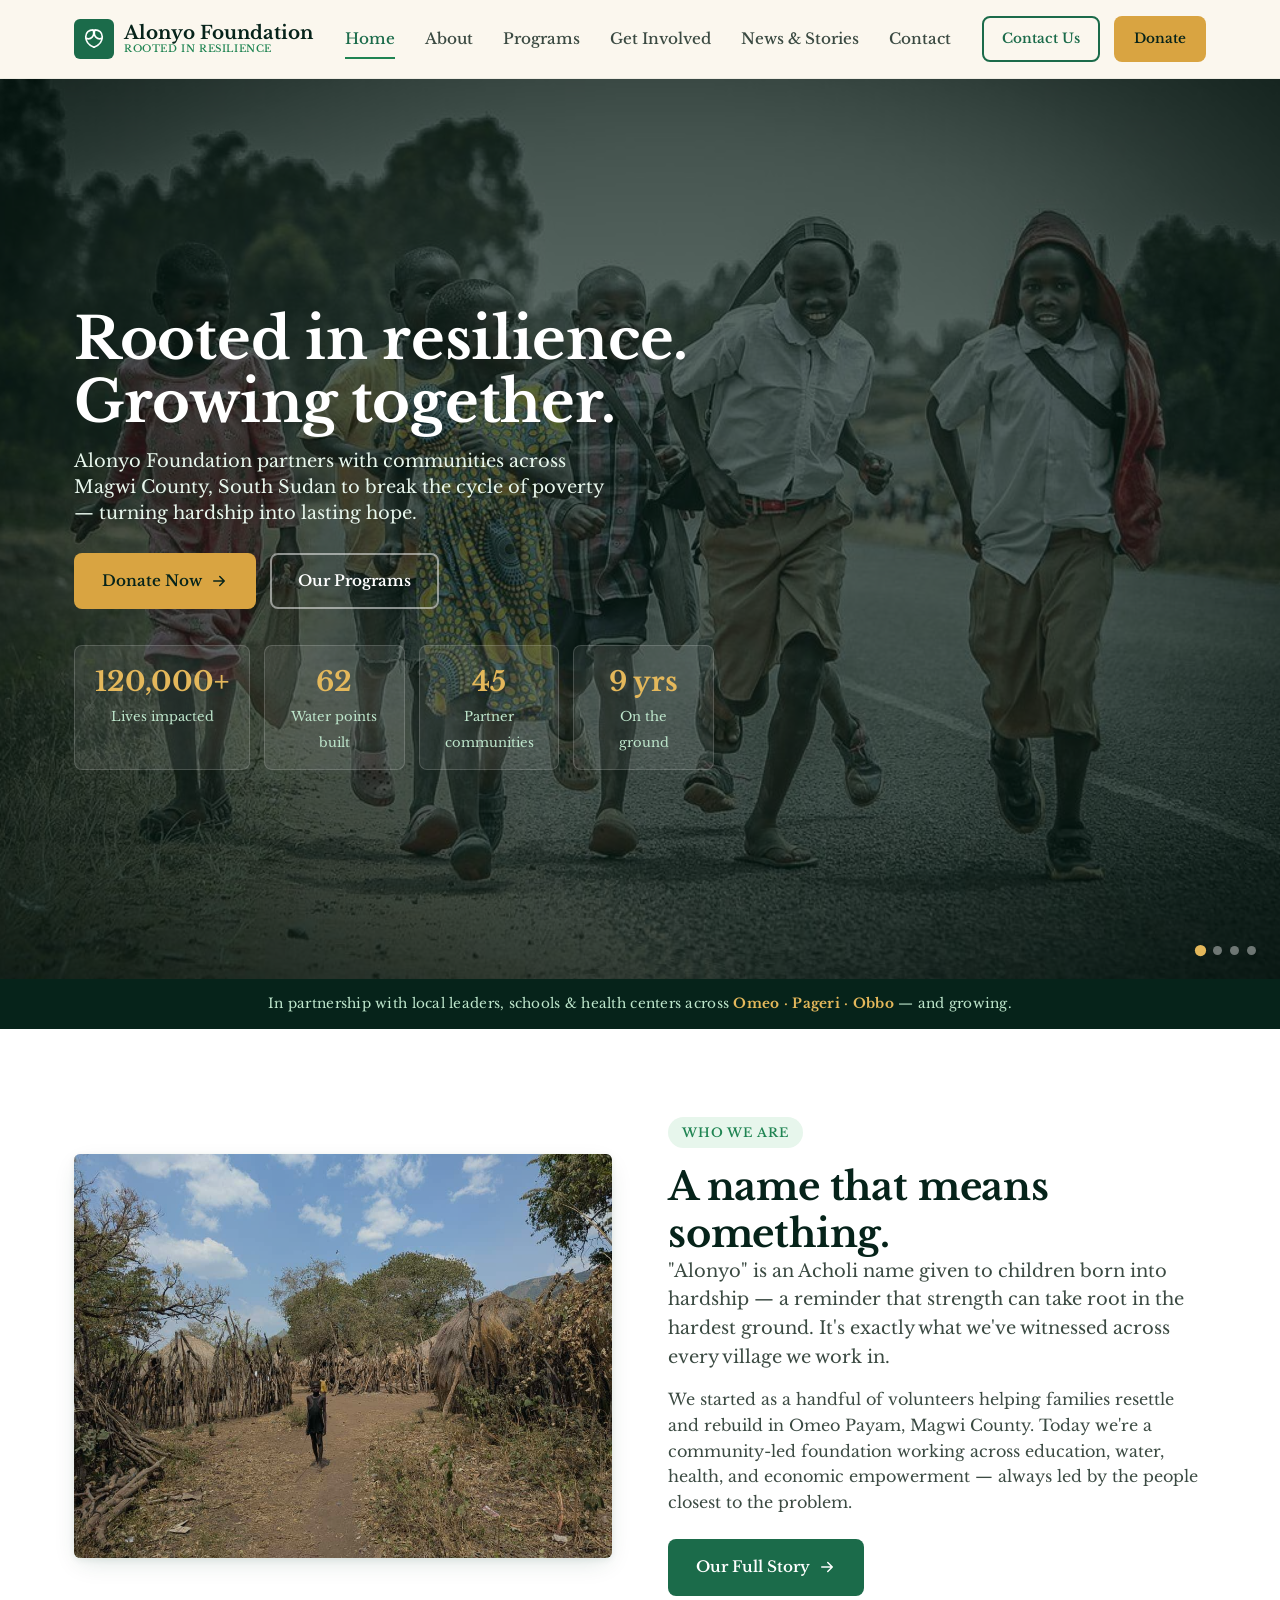
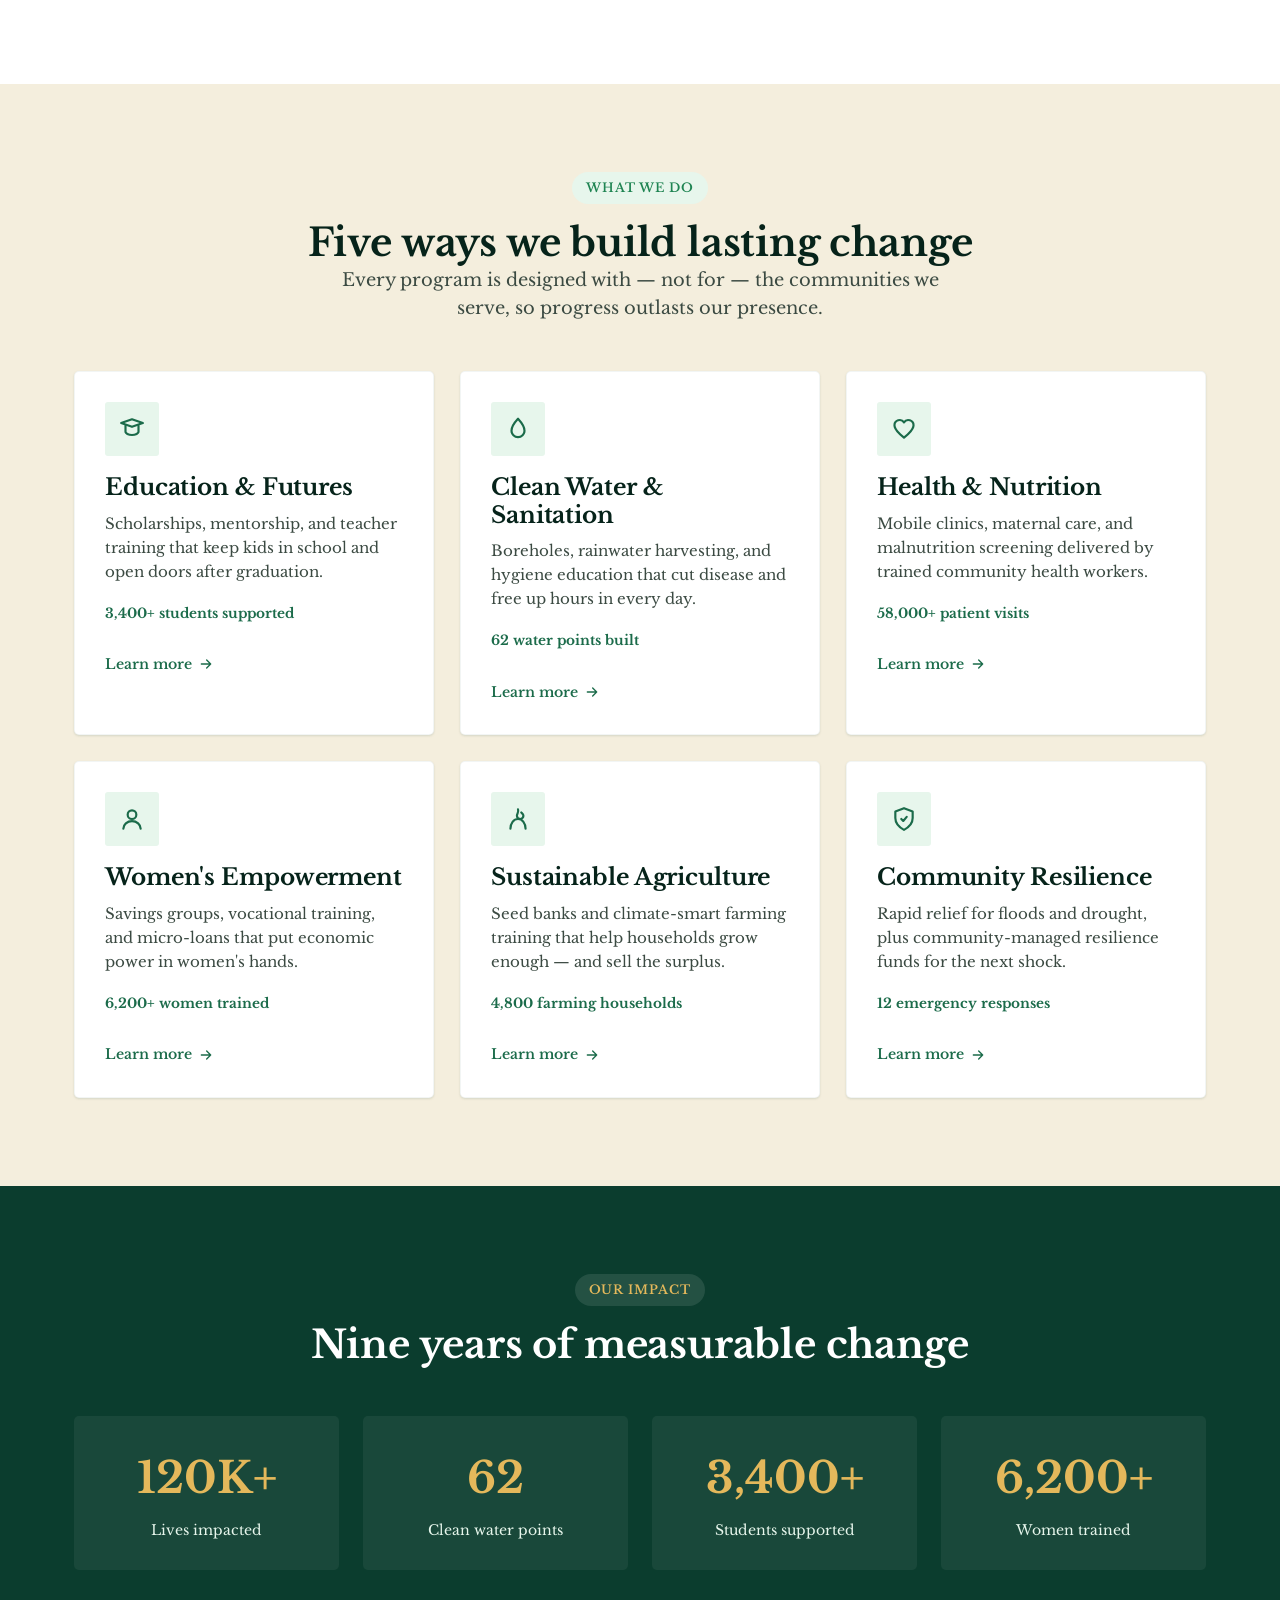
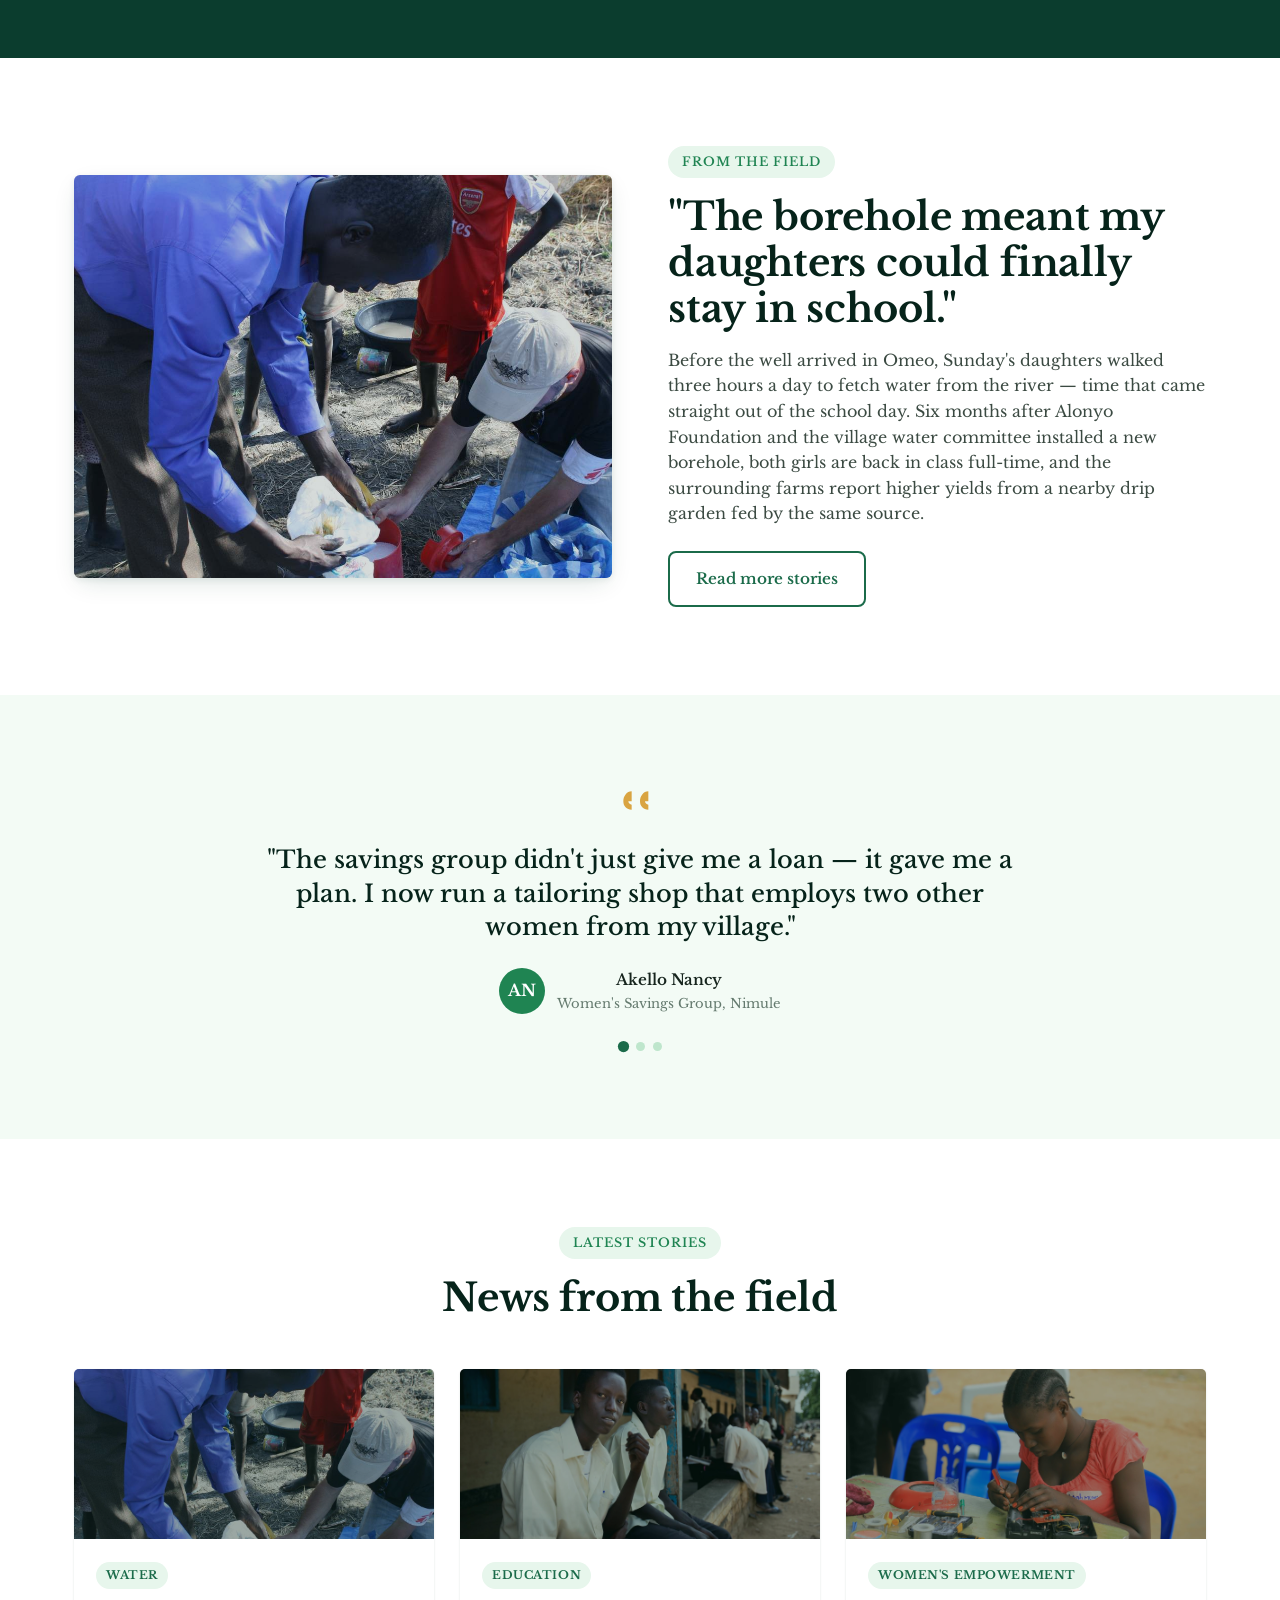
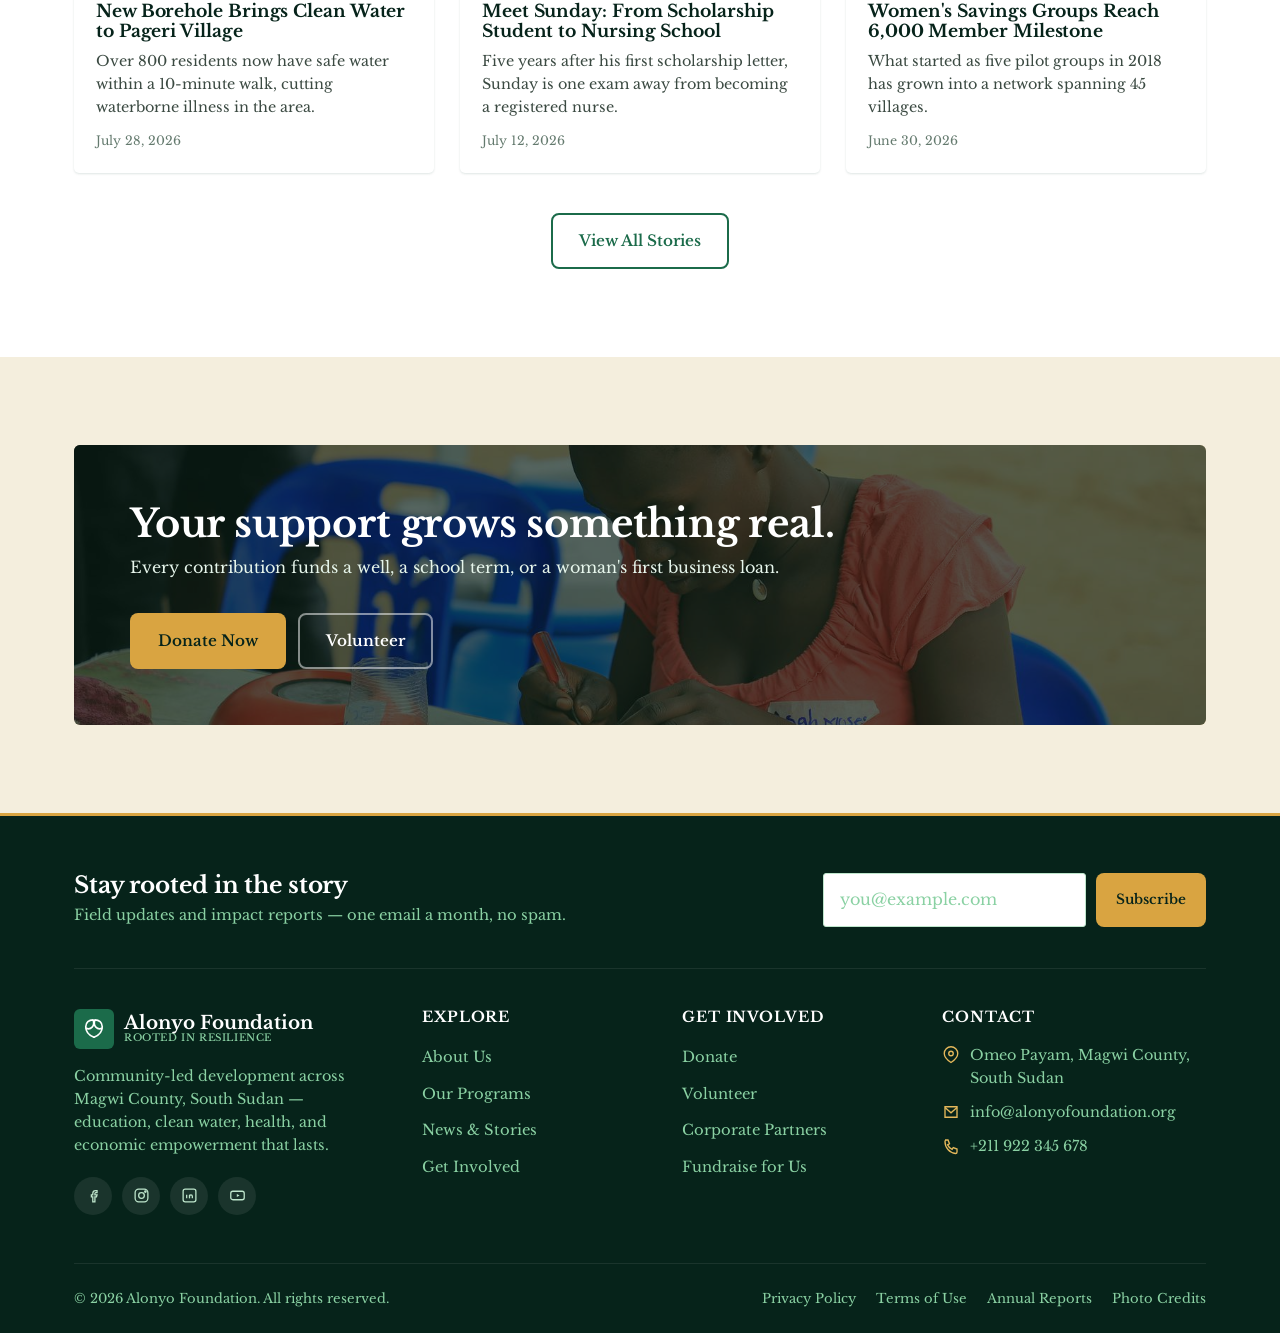
==== index.html @ 25fcd765 "Build Alonyo Foundation nonprofit website Static multi-page site (Home, About, Programs, Get Involve" ====
<!DOCTYPE html>
<html lang="en">
<head>
<meta charset="UTF-8">
<meta name="viewport" content="width=device-width, initial-scale=1.0">
<title>Alonyo Foundation — Rooted in Resilience. Growing Together.</title>
<meta name="description" content="The Alonyo Foundation partners with communities in Magwi County, South Sudan to break the cycle of poverty through education, clean water, health care, and economic empowerment.">
<link rel="icon" href="data:image/svg+xml,%3Csvg xmlns='http://www.w3.org/2000/svg' viewBox='0 0 24 24' fill='%231B6B4A'%3E%3Cpath d='M12 2C7 2 3 6 3 12c0 5 4 9 9 10 5-1 9-5 9-10 0-6-4-10-9-10z'/%3E%3C/svg%3E">
<link rel="preconnect" href="https://fonts.googleapis.com">
<link rel="preconnect" href="https://fonts.gstatic.com" crossorigin>
<link href="https://fonts.googleapis.com/css2?family=Libre+Baskerville:ital,wght@0,400;0,700;1,400&display=swap" rel="stylesheet">
<link rel="stylesheet" href="css/style.css">
</head>
<body>

<header class="site-header">
  <div class="nav-wrap">
    <a href="index.html" class="brand">
      <span class="brand-mark"><svg viewBox="0 0 24 24" fill="none" stroke="currentColor" stroke-width="1.8" stroke-linecap="round" stroke-linejoin="round"><path d="M12 21C7 19 3 15 3 9.5 3 5 6.5 2 11 2c1 3 1 6-1 8-2 2-5 2-7 1"/><path d="M12 21c5-2 9-6 9-11.5C21 5 17.5 2 13 2c-1 3-1 6 1 8 2 2 5 2 7 1"/></svg></span>
      <span class="brand-name">Alonyo Foundation<span>Rooted in Resilience</span></span>
    </a>
    <nav class="nav-links">
      <a href="index.html">Home</a>
      <a href="about.html">About</a>
      <a href="programs.html">Programs</a>
      <a href="get-involved.html">Get Involved</a>
      <a href="news.html">News &amp; Stories</a>
      <a href="contact.html">Contact</a>
    </nav>
    <div class="nav-cta">
      <a href="contact.html" class="btn btn-outline btn-sm">Contact Us</a>
      <a href="get-involved.html#donate" class="btn btn-gold btn-sm">Donate</a>
      <button class="nav-toggle" aria-label="Toggle menu" aria-expanded="false">
        <svg viewBox="0 0 24 24" fill="none" stroke="currentColor" stroke-width="2" stroke-linecap="round"><line x1="3" y1="6" x2="21" y2="6"/><line x1="3" y1="12" x2="21" y2="12"/><line x1="3" y1="18" x2="21" y2="18"/></svg>
      </button>
    </div>
  </div>
</header>

<main>

  <!-- HERO -->
  <section class="hero">
    <div class="hero-slides" data-hero-slides>
      <div class="hero-slide active" style="background-image:url('images/children-1.jpg');"></div>
      <div class="hero-slide" style="background-image:url('images/water.jpg');"></div>
      <div class="hero-slide" style="background-image:url('images/children-2.jpg');"></div>
      <div class="hero-slide" style="background-image:url('images/education.jpg');"></div>
    </div>
    <div class="hero-overlay"></div>
    <div class="container">
      <div class="hero-inner">
        <h1>Rooted in resilience.<br>Growing together.</h1>
        <p class="lede">Alonyo Foundation partners with communities across Magwi County, South Sudan to break the cycle of poverty — turning hardship into lasting hope.</p>
        <div class="hero-actions">
          <a href="get-involved.html#donate" class="btn btn-gold">Donate Now
            <svg viewBox="0 0 24 24" fill="none" stroke="currentColor" stroke-width="2" stroke-linecap="round" stroke-linejoin="round"><path d="M5 12h14M13 6l6 6-6 6"/></svg>
          </a>
          <a href="programs.html" class="btn btn-outline-light">Our Programs</a>
        </div>
        <div class="hero-stats">
          <div class="hero-stat"><strong data-count="120000" data-suffix="+">0</strong><span>Lives impacted</span></div>
          <div class="hero-stat"><strong data-count="62" data-suffix="">0</strong><span>Water points built</span></div>
          <div class="hero-stat"><strong data-count="45" data-suffix="">0</strong><span>Partner communities</span></div>
          <div class="hero-stat"><strong data-count="9" data-suffix=" yrs">0</strong><span>On the ground</span></div>
        </div>
      </div>
    </div>
    <div class="hero-dots" data-hero-dots></div>
  </section>

  <div class="strip">
    <div class="container">In partnership with local leaders, schools &amp; health centers across <strong>Omeo · Pageri · Obbo</strong> — and growing.</div>
  </div>

  <!-- WHO WE ARE -->
  <section class="section-pad bg-white">
    <div class="container two-col">
      <div class="reveal">
        <div class="img-block photo photo-light" style="background-image:url('images/landscape.jpg');"></div>
      </div>
      <div class="reveal">
        <span class="eyebrow">Who we are</span>
        <h2>A name that means something.</h2>
        <p class="lede" style="margin-bottom:16px;">"Alonyo" is an Acholi name given to children born into hardship — a reminder that strength can take root in the hardest ground. It's exactly what we've witnessed across every village we work in.</p>
        <p style="margin-bottom:24px;">We started as a handful of volunteers helping families resettle and rebuild in Omeo Payam, Magwi County. Today we're a community-led foundation working across education, water, health, and economic empowerment — always led by the people closest to the problem.</p>
        <a href="about.html" class="btn btn-green">Our Full Story
          <svg viewBox="0 0 24 24" fill="none" stroke="currentColor" stroke-width="2" stroke-linecap="round" stroke-linejoin="round"><path d="M5 12h14M13 6l6 6-6 6"/></svg>
        </a>
      </div>
    </div>
  </section>

  <!-- PROGRAMS -->
  <section class="section-pad bg-sand-2">
    <div class="container">
      <div class="section-head center">
        <span class="eyebrow">What we do</span>
        <h2>Five ways we build lasting change</h2>
        <p class="lede" style="margin-inline:auto;">Every program is designed with — not for — the communities we serve, so progress outlasts our presence.</p>
      </div>
      <div class="grid grid-3 stagger">
        <div class="card">
          <div class="icon-tile"><svg viewBox="0 0 24 24" fill="none" stroke="currentColor" stroke-width="2" stroke-linecap="round" stroke-linejoin="round"><path d="M2 6.5 12 3l10 3.5-10 3.5-10-3.5Z"/><path d="M6 9v5.5c0 1.5 2.7 3 6 3s6-1.5 6-3V9"/></svg></div>
          <h3>Education &amp; Futures</h3>
          <p>Scholarships, mentorship, and teacher training that keep kids in school and open doors after graduation.</p>
          <span class="card-stat">3,400+ students supported</span><br><br>
          <a href="programs.html#education" class="card-link">Learn more <svg viewBox="0 0 24 24" fill="none" stroke="currentColor" stroke-width="2" stroke-linecap="round" stroke-linejoin="round"><path d="M5 12h14M13 6l6 6-6 6"/></svg></a>
        </div>
        <div class="card">
          <div class="icon-tile"><svg viewBox="0 0 24 24" fill="none" stroke="currentColor" stroke-width="2" stroke-linecap="round" stroke-linejoin="round"><path d="M12 2.5S6 9 6 13.5a6 6 0 0012 0C18 9 12 2.5 12 2.5Z"/></svg></div>
          <h3>Clean Water &amp; Sanitation</h3>
          <p>Boreholes, rainwater harvesting, and hygiene education that cut disease and free up hours in every day.</p>
          <span class="card-stat">62 water points built</span><br><br>
          <a href="programs.html#water" class="card-link">Learn more <svg viewBox="0 0 24 24" fill="none" stroke="currentColor" stroke-width="2" stroke-linecap="round" stroke-linejoin="round"><path d="M5 12h14M13 6l6 6-6 6"/></svg></a>
        </div>
        <div class="card">
          <div class="icon-tile"><svg viewBox="0 0 24 24" fill="none" stroke="currentColor" stroke-width="2" stroke-linecap="round" stroke-linejoin="round"><path d="M20.8 8.6c0 4.4-8.8 11.4-8.8 11.4S3.2 13 3.2 8.6a4.8 4.8 0 018.8-2.7 4.8 4.8 0 018.8 2.7Z"/></svg></div>
          <h3>Health &amp; Nutrition</h3>
          <p>Mobile clinics, maternal care, and malnutrition screening delivered by trained community health workers.</p>
          <span class="card-stat">58,000+ patient visits</span><br><br>
          <a href="programs.html#health" class="card-link">Learn more <svg viewBox="0 0 24 24" fill="none" stroke="currentColor" stroke-width="2" stroke-linecap="round" stroke-linejoin="round"><path d="M5 12h14M13 6l6 6-6 6"/></svg></a>
        </div>
        <div class="card">
          <div class="icon-tile"><svg viewBox="0 0 24 24" fill="none" stroke="currentColor" stroke-width="2" stroke-linecap="round" stroke-linejoin="round"><circle cx="12" cy="8" r="4"/><path d="M4 21c0-3.9 3.6-7 8-7s8 3.1 8 7"/></svg></div>
          <h3>Women's Empowerment</h3>
          <p>Savings groups, vocational training, and micro-loans that put economic power in women's hands.</p>
          <span class="card-stat">6,200+ women trained</span><br><br>
          <a href="programs.html#women" class="card-link">Learn more <svg viewBox="0 0 24 24" fill="none" stroke="currentColor" stroke-width="2" stroke-linecap="round" stroke-linejoin="round"><path d="M5 12h14M13 6l6 6-6 6"/></svg></a>
        </div>
        <div class="card">
          <div class="icon-tile"><svg viewBox="0 0 24 24" fill="none" stroke="currentColor" stroke-width="2" stroke-linecap="round" stroke-linejoin="round"><path d="M12 3c1 3-1 4-1 6a3 3 0 106 0c0-1.5-1-2-2-3"/><path d="M5 21c0-5 3-9 7-9s7 4 7 9"/></svg></div>
          <h3>Sustainable Agriculture</h3>
          <p>Seed banks and climate-smart farming training that help households grow enough — and sell the surplus.</p>
          <span class="card-stat">4,800 farming households</span><br><br>
          <a href="programs.html#agriculture" class="card-link">Learn more <svg viewBox="0 0 24 24" fill="none" stroke="currentColor" stroke-width="2" stroke-linecap="round" stroke-linejoin="round"><path d="M5 12h14M13 6l6 6-6 6"/></svg></a>
        </div>
        <div class="card">
          <div class="icon-tile"><svg viewBox="0 0 24 24" fill="none" stroke="currentColor" stroke-width="2" stroke-linecap="round" stroke-linejoin="round"><path d="M12 2 4 5v6c0 5 3.5 8.5 8 11 4.5-2.5 8-6 8-11V5l-8-3Z"/><path d="M9.5 12l1.8 1.8L14.5 10"/></svg></div>
          <h3>Community Resilience</h3>
          <p>Rapid relief for floods and drought, plus community-managed resilience funds for the next shock.</p>
          <span class="card-stat">12 emergency responses</span><br><br>
          <a href="programs.html#resilience" class="card-link">Learn more <svg viewBox="0 0 24 24" fill="none" stroke="currentColor" stroke-width="2" stroke-linecap="round" stroke-linejoin="round"><path d="M5 12h14M13 6l6 6-6 6"/></svg></a>
        </div>
      </div>
    </div>
  </section>

  <!-- IMPACT COUNTERS -->
  <section class="section-pad bg-green-900">
    <div class="container">
      <div class="section-head center">
        <span class="eyebrow">Our impact</span>
        <h2>Nine years of measurable change</h2>
      </div>
      <div class="impact-grid stagger">
        <div class="impact-item">
          <div class="num"><span data-count="120" data-suffix="K+">0</span></div>
          <div class="label">Lives impacted</div>
        </div>
        <div class="impact-item">
          <div class="num"><span data-count="62" data-suffix="">0</span></div>
          <div class="label">Clean water points</div>
        </div>
        <div class="impact-item">
          <div class="num"><span data-count="3400" data-suffix="+">0</span></div>
          <div class="label">Students supported</div>
        </div>
        <div class="impact-item">
          <div class="num"><span data-count="6200" data-suffix="+">0</span></div>
          <div class="label">Women trained</div>
        </div>
      </div>
    </div>
  </section>

  <!-- FEATURED STORY -->
  <section class="section-pad bg-white">
    <div class="container two-col">
      <div class="reveal" style="order:2;">
        <span class="eyebrow">From the field</span>
        <h2>"The borehole meant my daughters could finally stay in school."</h2>
        <p style="margin:16px 0 24px;">Before the well arrived in Omeo, Sunday's daughters walked three hours a day to fetch water from the river — time that came straight out of the school day. Six months after Alonyo Foundation and the village water committee installed a new borehole, both girls are back in class full-time, and the surrounding farms report higher yields from a nearby drip garden fed by the same source.</p>
        <a href="news.html" class="btn btn-outline">Read more stories</a>
      </div>
      <div class="reveal" style="order:1;">
        <div class="img-block photo photo-light" style="background-image:url('images/water.jpg');"></div>
      </div>
    </div>
  </section>

  <!-- TESTIMONIALS -->
  <section class="section-pad bg-green-50">
    <div class="container">
      <div class="testi-wrap reveal">
        <svg class="testi-quote" viewBox="0 0 24 24" fill="currentColor"><path d="M7 5C4 5 2 8 2 11c0 3 2 5 5 5v-3c-1 0-2-1-2-2h2V5Zm10 0c-3 0-5 3-5 6 0 3 2 5 5 5v-3c-1 0-2-1-2-2h2V5Z"/></svg>
        <div data-testi-track>
          <div data-testi-slide>
            <p class="testi-text">"The savings group didn't just give me a loan — it gave me a plan. I now run a tailoring shop that employs two other women from my village."</p>
            <div class="testi-person"><span class="testi-avatar">AN</span><div><div class="testi-name">Akello Nancy</div><div class="testi-role">Women's Savings Group, Nimule</div></div></div>
          </div>
          <div data-testi-slide>
            <p class="testi-text">"I was the first in my family to finish secondary school. The scholarship covered fees; the mentors covered everything else — believing I could make it."</p>
            <div class="testi-person"><span class="testi-avatar">OS</span><div><div class="testi-name">Okello Sunday</div><div class="testi-role">Scholarship Graduate, now a Nursing Student</div></div></div>
          </div>
          <div data-testi-slide>
            <p class="testi-text">"Since the training, our cooperative grows enough cassava to feed our families and still sell three sacks a month at market."</p>
            <div class="testi-person"><span class="testi-avatar">LK</span><div><div class="testi-name">Lamony Ketty</div><div class="testi-role">Farming Cooperative Lead, Obbo</div></div></div>
          </div>
        </div>
        <div class="testi-dots" data-testi-dots></div>
      </div>
    </div>
  </section>

  <!-- LATEST NEWS -->
  <section class="section-pad bg-white">
    <div class="container">
      <div class="section-head center">
        <span class="eyebrow">Latest stories</span>
        <h2>News from the field</h2>
      </div>
      <div class="grid grid-3 stagger">
        <article class="news-card">
          <div class="news-thumb photo" style="background-image:url('images/water.jpg');"></div>
          <div class="news-body">
            <span class="news-tag">Water</span>
            <h3>New Borehole Brings Clean Water to Pageri Village</h3>
            <p>Over 800 residents now have safe water within a 10-minute walk, cutting waterborne illness in the area.</p>
            <div class="news-date">July 28, 2026</div>
          </div>
        </article>
        <article class="news-card">
          <div class="news-thumb photo" style="background-image:url('images/education.jpg');"></div>
          <div class="news-body">
            <span class="news-tag">Education</span>
            <h3>Meet Sunday: From Scholarship Student to Nursing School</h3>
            <p>Five years after his first scholarship letter, Sunday is one exam away from becoming a registered nurse.</p>
            <div class="news-date">July 12, 2026</div>
          </div>
        </article>
        <article class="news-card">
          <div class="news-thumb photo" style="background-image:url('images/women.jpg');"></div>
          <div class="news-body">
            <span class="news-tag">Women's Empowerment</span>
            <h3>Women's Savings Groups Reach 6,000 Member Milestone</h3>
            <p>What started as five pilot groups in 2018 has grown into a network spanning 45 villages.</p>
            <div class="news-date">June 30, 2026</div>
          </div>
        </article>
      </div>
      <div style="text-align:center; margin-top:40px;">
        <a href="news.html" class="btn btn-outline">View All Stories</a>
      </div>
    </div>
  </section>

  <!-- CTA BANNER -->
  <section class="section-pad bg-sand-2">
    <div class="container">
      <div class="cta-banner reveal-scale photo photo-dark" style="background-image:url('images/women.jpg');">
        <div>
          <h2>Your support grows something real.</h2>
          <p>Every contribution funds a well, a school term, or a woman's first business loan.</p>
        </div>
        <div class="actions">
          <a href="get-involved.html#donate" class="btn btn-gold">Donate Now</a>
          <a href="get-involved.html#volunteer" class="btn btn-outline-light">Volunteer</a>
        </div>
      </div>
    </div>
  </section>

</main>

<footer class="site-footer">
  <div class="container">
    <div class="footer-newsletter reveal">
      <div>
        <h3>Stay rooted in the story</h3>
        <p>Field updates and impact reports — one email a month, no spam.</p>
      </div>
      <div>
        <form data-validate class="footer-newsletter-form">
          <div class="field">
            <input type="email" name="footer-newsletter-email" required placeholder="you@example.com">
            <div class="field-error-msg">Please enter a valid email.</div>
          </div>
          <button type="submit" class="btn btn-gold btn-sm">Subscribe</button>
        </form>
        <div class="form-success"><svg viewBox="0 0 24 24" width="16" height="16" fill="none" stroke="currentColor" stroke-width="2"><path d="M20 6L9 17l-5-5"/></svg> Subscribed! Thanks for following our work.</div>
      </div>
    </div>
    <div class="footer-grid stagger">
      <div class="footer-brand">
        <a href="index.html" class="brand">
          <span class="brand-mark"><svg viewBox="0 0 24 24" fill="none" stroke="currentColor" stroke-width="1.8" stroke-linecap="round" stroke-linejoin="round"><path d="M12 21C7 19 3 15 3 9.5 3 5 6.5 2 11 2c1 3 1 6-1 8-2 2-5 2-7 1"/><path d="M12 21c5-2 9-6 9-11.5C21 5 17.5 2 13 2c-1 3-1 6 1 8 2 2 5 2 7 1"/></svg></span>
          <span class="brand-name">Alonyo Foundation<span>Rooted in Resilience</span></span>
        </a>
        <p>Community-led development across Magwi County, South Sudan — education, clean water, health, and economic empowerment that lasts.</p>
        <div class="social-row">
          <a href="#" aria-label="Facebook"><svg viewBox="0 0 24 24" fill="none" stroke="currentColor" stroke-width="1.8"><path d="M15 8h2V5h-2a4 4 0 00-4 4v2H9v3h2v7h3v-7h2.2l.8-3H14v-1.5c0-.6.4-1.5 1-1.5Z"/></svg></a>
          <a href="#" aria-label="Instagram"><svg viewBox="0 0 24 24" fill="none" stroke="currentColor" stroke-width="1.8"><rect x="3" y="3" width="18" height="18" rx="5"/><circle cx="12" cy="12" r="4"/><circle cx="17.5" cy="6.5" r="1"/></svg></a>
          <a href="#" aria-label="LinkedIn"><svg viewBox="0 0 24 24" fill="none" stroke="currentColor" stroke-width="1.8"><rect x="3" y="3" width="18" height="18" rx="3"/><line x1="8" y1="11" x2="8" y2="16"/><line x1="8" y1="8" x2="8" y2="8"/><line x1="12" y1="11" x2="12" y2="16"/><path d="M12 13c0-1.5 1-2 2-2s2 .8 2 2v3"/></svg></a>
          <a href="#" aria-label="YouTube"><svg viewBox="0 0 24 24" fill="none" stroke="currentColor" stroke-width="1.8"><rect x="2.5" y="6" width="19" height="12" rx="3"/><path d="M11 10l4 2-4 2v-4Z" fill="currentColor" stroke="none"/></svg></a>
        </div>
      </div>
      <div class="footer-col">
        <h4>Explore</h4>
        <ul>
          <li><a href="about.html">About Us</a></li>
          <li><a href="programs.html">Our Programs</a></li>
          <li><a href="news.html">News &amp; Stories</a></li>
          <li><a href="get-involved.html">Get Involved</a></li>
        </ul>
      </div>
      <div class="footer-col">
        <h4>Get Involved</h4>
        <ul>
          <li><a href="get-involved.html#donate">Donate</a></li>
          <li><a href="get-involved.html#volunteer">Volunteer</a></li>
          <li><a href="get-involved.html#partner">Corporate Partners</a></li>
          <li><a href="get-involved.html#fundraise">Fundraise for Us</a></li>
        </ul>
      </div>
      <div class="footer-col">
        <h4>Contact</h4>
        <ul class="footer-contact">
          <li><svg viewBox="0 0 24 24" fill="none" stroke="currentColor" stroke-width="1.8"><path d="M21 10c0 6-9 12-9 12S3 16 3 10a9 9 0 0118 0Z"/><circle cx="12" cy="10" r="3"/></svg> Omeo Payam, Magwi County, South Sudan</li>
          <li><svg viewBox="0 0 24 24" fill="none" stroke="currentColor" stroke-width="1.8"><path d="M4 5h16v14H4V5Z"/><path d="M4 6l8 7 8-7"/></svg> info@alonyofoundation.org</li>
          <li><svg viewBox="0 0 24 24" fill="none" stroke="currentColor" stroke-width="1.8"><path d="M4 4h4l2 5-2.5 1.5a12 12 0 006 6L15 14l5 2v4a2 2 0 01-2 2A16 16 0 014 6a2 2 0 012-2Z"/></svg> +211 922 345 678</li>
        </ul>
      </div>
    </div>
    <div class="footer-bottom">
      <div>© <span data-year>2026</span> Alonyo Foundation. All rights reserved.</div>
      <div class="footer-bottom-links">
        <a href="#">Privacy Policy</a>
        <a href="#">Terms of Use</a>
        <a href="#">Annual Reports</a>
        <a href="photo-credits.html">Photo Credits</a>
      </div>
    </div>
  </div>
</footer>

<button class="back-top" aria-label="Back to top">
  <svg viewBox="0 0 24 24" fill="none" stroke="currentColor" stroke-width="2" stroke-linecap="round" stroke-linejoin="round"><line x1="12" y1="19" x2="12" y2="5"/><path d="M6 11l6-6 6 6"/></svg>
</button>

<script src="js/main.js"></script>
</body>
</html>
---- css/style.css ----
/* =========================================================
   Alonyo Foundation — Design System
   Green nonprofit theme, fast/snappy motion
   ========================================================= */

:root {
  /* Greens */
  --green-950: #06231A;
  --green-900: #0B3D2E;
  --green-800: #12503C;
  --green-700: #1B6B4A;
  --green-600: #1F8452;
  --green-500: #2F9E5E;
  --green-400: #52B879;
  --green-300: #8AD1A3;
  --green-200: #BEE6CC;
  --green-100: #E7F6EC;
  --green-50:  #F3FBF5;

  /* Warm neutrals */
  --sand-50:  #FDFBF6;
  --sand-100: #FBF7EE;
  --sand-200: #F4EEDD;

  /* Accent */
  --gold-400: #E4B85B;
  --gold-500: #D9A441;
  --gold-600: #B9862C;

  /* Ink */
  --ink-900: #16241D;
  --ink-800: #1E2E25;
  --ink-700: #3B4A42;
  --ink-500: #647A6E;
  --ink-300: #9AAAA1;

  --white: #FFFFFF;

  /* Elevation */
  --shadow-sm: 0 1px 3px rgba(11, 61, 46, 0.08), 0 1px 2px rgba(11, 61, 46, 0.06);
  --shadow-md: 0 8px 24px -6px rgba(11, 61, 46, 0.16), 0 2px 6px rgba(11, 61, 46, 0.08);
  --shadow-lg: 0 20px 48px -12px rgba(11, 61, 46, 0.24);

  /* Radius */
  --r-sm: 3px;
  --r-md: 5px;
  --r-lg: 6px;
  --r-pill: 999px;

  /* Motion — fast & snappy per project preference */
  --ease-out: cubic-bezier(0.16, 1, 0.3, 1);
  --ease-spring: cubic-bezier(0.34, 1.56, 0.64, 1);
  --dur-fast: 140ms;
  --dur-base: 240ms;
  --dur-slow: 380ms;

  --container: 1180px;
}

/* ---------- Reset ---------- */
*, *::before, *::after { box-sizing: border-box; }
html { scroll-behavior: smooth; }
body, h1, h2, h3, h4, p, ul, ol, figure { margin: 0; }
ul, ol { padding: 0; list-style: none; }
img, svg { display: block; max-width: 100%; }
a { color: inherit; text-decoration: none; }
button { font: inherit; cursor: pointer; }
input, textarea, select { font: inherit; }

body {
  background: var(--sand-100);
  color: var(--ink-900);
  font-family: 'Libre Baskerville', Georgia, 'Times New Roman', serif;
  font-size: 16px;
  line-height: 1.6;
  -webkit-font-smoothing: antialiased;
}

h1, h2, h3, h4, .font-display {
  font-family: 'Libre Baskerville', Georgia, 'Times New Roman', serif;
  font-weight: 700;
  line-height: 1.2;
  color: var(--green-950);
  letter-spacing: -0.005em;
}

h1 { font-size: clamp(2.2rem, 4.5vw, 3.6rem); }
h2 { font-size: clamp(1.7rem, 3vw, 2.5rem); }
h3 { font-size: clamp(1.2rem, 1.8vw, 1.5rem); }

p { color: var(--ink-700); }

.container {
  width: 100%;
  max-width: var(--container);
  margin: 0 auto;
  padding: 0 24px;
}

section { position: relative; }

.section-pad { padding: 88px 0; }
@media (max-width: 720px) { .section-pad { padding: 56px 0; } }

.bg-white { background: var(--white); }
.bg-sand { background: var(--sand-100); }
.bg-sand-2 { background: var(--sand-200); }
.bg-green-50 { background: var(--green-50); }
.bg-green-900 { background: var(--green-900); color: var(--green-100); }
.bg-green-900 p { color: var(--green-200); }
.bg-green-900 h2, .bg-green-900 h3 { color: var(--white); }

/* ---------- Type utilities ---------- */
.eyebrow {
  display: inline-flex;
  align-items: center;
  gap: 8px;
  font-family: 'Libre Baskerville', Georgia, serif;
  font-weight: 600;
  font-size: 0.78rem;
  letter-spacing: 0.08em;
  text-transform: uppercase;
  color: var(--green-600);
  background: var(--green-100);
  padding: 6px 14px;
  border-radius: var(--r-pill);
  margin-bottom: 16px;
}
.bg-green-900 .eyebrow { background: rgba(255,255,255,0.1); color: var(--gold-400); }

.lede {
  font-size: clamp(1.02rem, 1.4vw, 1.2rem);
  color: var(--ink-700);
  max-width: 620px;
}
.bg-green-900 .lede { color: var(--green-100); }

.section-head { max-width: 680px; margin-bottom: 48px; }
.section-head.center { margin-inline: auto; text-align: center; }

.text-gold { color: var(--gold-500); }
.text-green { color: var(--green-600); }

/* ---------- Buttons ---------- */
.btn {
  display: inline-flex;
  align-items: center;
  justify-content: center;
  gap: 8px;
  padding: 14px 26px;
  border-radius: 8px;
  font-family: 'Libre Baskerville', Georgia, serif;
  font-weight: 600;
  font-size: 0.95rem;
  border: 2px solid transparent;
  transition: transform var(--dur-fast) var(--ease-spring),
              background-color var(--dur-fast) var(--ease-out),
              box-shadow var(--dur-fast) var(--ease-out),
              color var(--dur-fast) var(--ease-out),
              border-color var(--dur-fast) var(--ease-out);
  white-space: nowrap;
}
.btn:active { transform: scale(0.96); }
.btn svg { width: 18px; height: 18px; transition: transform var(--dur-fast) var(--ease-spring); }
.btn:hover svg { transform: translateX(3px); }

.btn-gold { background: var(--gold-500); color: var(--green-950); }
.btn-gold:hover { background: var(--gold-600); box-shadow: var(--shadow-md); transform: translateY(-2px); }

.btn-green { background: var(--green-700); color: var(--white); }
.btn-green:hover { background: var(--green-800); box-shadow: var(--shadow-md); transform: translateY(-2px); }

.btn-outline { border-color: var(--green-700); color: var(--green-700); background: transparent; }
.btn-outline:hover { background: var(--green-700); color: var(--white); transform: translateY(-2px); }

.btn-outline-light { border-color: rgba(255,255,255,0.5); color: var(--white); background: transparent; }
.btn-outline-light:hover { background: var(--white); color: var(--green-900); transform: translateY(-2px); }

.btn-block { width: 100%; }
.btn-sm { padding: 10px 18px; font-size: 0.85rem; }

/* ---------- Header ---------- */
.site-header {
  position: sticky;
  top: 0;
  z-index: 100;
  background: rgba(251, 247, 238, 0.85);
  backdrop-filter: blur(10px);
  border-bottom: 1px solid rgba(11,61,46,0.06);
  transition: box-shadow 420ms var(--ease-out), background-color 420ms var(--ease-out);
}
.site-header.is-scrolled { box-shadow: var(--shadow-sm); background: rgba(251, 247, 238, 0.97); }

.nav-wrap {
  display: flex;
  align-items: center;
  justify-content: space-between;
  padding: 16px 24px;
  max-width: var(--container);
  margin: 0 auto;
  transition: padding 420ms var(--ease-out);
}
.site-header.is-scrolled .nav-wrap { padding: 10px 24px; }

.brand { display: flex; align-items: center; gap: 10px; }
.brand-mark {
  width: 40px; height: 40px;
  display: grid; place-items: center;
  background: var(--green-700);
  border-radius: 6px;
  color: var(--white);
  transition: transform 420ms var(--ease-out);
}
.brand:hover .brand-mark { transform: rotate(-8deg) scale(1.05); }
.site-header.is-scrolled .brand-mark { transform: scale(0.86); }
.brand-mark svg { width: 22px; height: 22px; }
.brand-name {
  font-family: 'Libre Baskerville', Georgia, serif;
  font-weight: 700;
  font-size: 1.15rem;
  color: var(--green-950);
  line-height: 1.1;
  transition: font-size 420ms var(--ease-out);
}
.site-header.is-scrolled .brand-name { font-size: 0.97rem; }
.brand-name span { display: block; font-size: 0.62rem; font-weight: 500; letter-spacing: 0.06em; color: var(--green-600); text-transform: uppercase; }

.nav-links {
  display: flex;
  align-items: center;
  gap: 30px;
}
.nav-links a {
  position: relative;
  font-weight: 500;
  font-size: 0.95rem;
  color: var(--ink-700);
  padding: 6px 0;
  transition: color var(--dur-fast) var(--ease-out);
}
.nav-links a::after {
  content: '';
  position: absolute;
  left: 0; bottom: -2px;
  width: 0; height: 2px;
  background: var(--green-600);
  transition: width var(--dur-fast) var(--ease-out);
}
.nav-links a:hover, .nav-links a.active { color: var(--green-700); }
.nav-links a:hover::after, .nav-links a.active::after { width: 100%; }

.nav-cta { display: flex; align-items: center; gap: 14px; }

.nav-toggle {
  display: none;
  background: none; border: none;
  width: 40px; height: 40px;
  border-radius: 5px;
  align-items: center; justify-content: center;
  color: var(--green-900);
}
.nav-toggle:hover { background: var(--green-100); }
.nav-toggle svg { width: 24px; height: 24px; }

@media (max-width: 900px) {
  .nav-links {
    position: fixed; inset: 72px 16px auto 16px;
    background: var(--white);
    flex-direction: column;
    align-items: flex-start;
    padding: 20px 24px;
    border-radius: var(--r-md);
    box-shadow: var(--shadow-lg);
    gap: 18px;
    transform: translateY(-12px) scale(0.98);
    opacity: 0;
    visibility: hidden;
    transition: transform var(--dur-base) var(--ease-out), opacity var(--dur-base) var(--ease-out), visibility var(--dur-base);
  }
  .nav-links.is-open { transform: translateY(0) scale(1); opacity: 1; visibility: visible; }
  .nav-toggle { display: flex; }
  .nav-cta .btn-outline { display: none; }
}

/* ---------- Photo backgrounds (solid-color overlays, no gradients) ---------- */
.photo {
  position: relative;
  background-size: cover;
  background-position: center;
  overflow: hidden;
}
.photo::before {
  content: '';
  position: absolute;
  inset: 0;
  background-color: var(--photo-tint, rgba(6, 35, 26, 0.4));
}
.photo > * { position: relative; z-index: 2; }
.photo-dark { --photo-tint: rgba(6, 28, 20, 0.68); }
.photo-light { --photo-tint: rgba(6, 35, 26, 0.16); }

.img-block.photo, .map-box.photo {
  transition: transform 500ms var(--ease-out);
}
.img-block.photo:hover, .map-box.photo:hover { transform: scale(1.025); }

/* ---------- Hero ---------- */
.hero {
  position: relative;
  overflow: hidden;
  color: var(--white);
  padding: 96px 0 110px;
}
@media (min-width: 900px) {
  .hero {
    min-height: 100vh;
    display: flex;
    align-items: center;
    padding: 110px 0 90px;
  }
  .hero-stats { flex-wrap: nowrap; }
  .hero-stat { flex: 1; text-align: center; }
}

.hero-slides { position: absolute; inset: 0; z-index: 0; }
.hero-slide {
  position: absolute; inset: 0;
  background-size: cover;
  background-position: center;
  opacity: 0;
  transition: opacity 1100ms var(--ease-out);
}
.hero-slide.active { opacity: 1; }
.hero-overlay { position: absolute; inset: 0; z-index: 1; background-color: rgba(6, 28, 20, 0.66); }

.hero-inner { position: relative; z-index: 2; max-width: 640px; animation: hero-fade-up 900ms var(--ease-out) both; }

@keyframes hero-fade-up {
  from { opacity: 0; transform: translateY(20px); }
  to { opacity: 1; transform: translateY(0); }
}

.hero h1 { color: var(--white); margin-bottom: 14px; line-height: 1.1; }
.hero .lede { color: var(--green-100); max-width: 540px; margin-bottom: 26px; line-height: 1.45; }
.hero-actions { display: flex; gap: 14px; flex-wrap: wrap; margin-bottom: 36px; }

.hero-stats { display: flex; gap: 14px; flex-wrap: wrap; }
.hero-stat {
  background: rgba(255,255,255,0.08);
  border: 1px solid rgba(255,255,255,0.16);
  backdrop-filter: blur(8px);
  border-radius: 8px;
  padding: 14px 20px;
  transition: background 300ms var(--ease-out), transform 300ms var(--ease-out), border-color 300ms var(--ease-out);
}
.hero-stat:hover { background: rgba(255,255,255,0.14); border-color: rgba(255,255,255,0.28); transform: translateY(-3px); }
.hero-stat strong { display: block; font-family: 'Libre Baskerville', Georgia, serif; font-size: 1.7rem; color: var(--gold-400); }
.hero-stat span { font-size: 0.82rem; color: var(--green-200); }

.hero-dots { position: absolute; z-index: 2; right: 24px; bottom: 24px; display: flex; gap: 8px; }
.hero-dots button { width: 9px; height: 9px; border-radius: 50%; background: rgba(255,255,255,0.4); border: none; padding: 0; transition: background var(--dur-fast) var(--ease-out), transform var(--dur-fast) var(--ease-out); }
.hero-dots button.active { background: var(--gold-400); transform: scale(1.25); }
@media (max-width: 720px) { .hero-dots { display: none; } }

/* ---------- Marquee / partner strip ---------- */
.strip {
  background: var(--green-950);
  color: var(--green-200);
  padding: 14px 0;
  font-size: 0.85rem;
  text-align: center;
  letter-spacing: 0.02em;
}
.strip strong { color: var(--gold-400); }

/* ---------- Cards: Programs ---------- */
.grid { display: grid; gap: 26px; }
.grid-3 { grid-template-columns: repeat(3, 1fr); }
.grid-2 { grid-template-columns: repeat(2, 1fr); }
.grid-4 { grid-template-columns: repeat(4, 1fr); }
@media (max-width: 980px) { .grid-3, .grid-4 { grid-template-columns: repeat(2, 1fr); } }
@media (max-width: 620px) { .grid-3, .grid-4, .grid-2 { grid-template-columns: 1fr; } }

.card {
  background: var(--white);
  border-radius: var(--r-md);
  padding: 30px;
  box-shadow: var(--shadow-sm);
  transition: transform var(--dur-base) var(--ease-out), box-shadow var(--dur-base) var(--ease-out);
  border: 1px solid rgba(11,61,46,0.05);
}
.card:hover { transform: translateY(-6px); box-shadow: var(--shadow-md); }

.icon-tile {
  width: 54px; height: 54px;
  border-radius: var(--r-sm);
  background: var(--green-100);
  color: var(--green-700);
  display: grid; place-items: center;
  margin-bottom: 18px;
  transition: transform var(--dur-fast) var(--ease-spring), background var(--dur-fast) var(--ease-out), color var(--dur-fast) var(--ease-out);
}
.card:hover .icon-tile { background: var(--green-700); color: var(--white); transform: rotate(-6deg) scale(1.08); }
.icon-tile svg { width: 26px; height: 26px; }

.card h3 { margin-bottom: 10px; }
.card p { font-size: 0.94rem; margin-bottom: 16px; }
.card-link { display: inline-flex; align-items: center; gap: 6px; font-weight: 600; font-size: 0.88rem; color: var(--green-700); }
.card-link svg { width: 16px; height: 16px; transition: transform var(--dur-fast) var(--ease-spring); }
.card:hover .card-link svg { transform: translateX(4px); }

.card-stat { font-family: 'Libre Baskerville', Georgia, serif; font-weight: 700; color: var(--green-700); font-size: 0.85rem; }

/* ---------- Impact counters ---------- */
.impact-grid {
  display: grid;
  grid-template-columns: repeat(4, 1fr);
  gap: 24px;
  text-align: center;
}
@media (max-width: 900px) { .impact-grid { grid-template-columns: repeat(2, 1fr); } }
.impact-item { padding: 28px 16px; border-radius: var(--r-md); background: rgba(255,255,255,0.06); }
.impact-item .num {
  font-family: 'Libre Baskerville', Georgia, serif;
  font-weight: 700;
  font-size: clamp(2rem, 3.4vw, 2.7rem);
  color: var(--gold-400);
  display: flex; align-items: baseline; justify-content: center; gap: 2px;
}
.impact-item .label { font-size: 0.88rem; color: var(--green-100); margin-top: 6px; }

/* ---------- Testimonial ---------- */
.testi-wrap { position: relative; max-width: 760px; margin: 0 auto; text-align: center; }
.testi-quote { width: 40px; height: 40px; color: var(--gold-500); margin: 0 auto 20px; }
.testi-text { font-family: 'Libre Baskerville', Georgia, serif; font-size: clamp(1.15rem, 2vw, 1.5rem); font-weight: 500; color: var(--green-950); line-height: 1.4; }
.testi-person { margin-top: 24px; display: flex; align-items: center; justify-content: center; gap: 12px; }
.testi-avatar { width: 46px; height: 46px; border-radius: 50%; background: var(--green-600); color: white; display: grid; place-items: center; font-family: 'Libre Baskerville', Georgia, serif; font-weight: 700; }
.testi-name { font-weight: 600; font-size: 0.95rem; }
.testi-role { font-size: 0.82rem; color: var(--ink-500); }
.testi-dots { display: flex; gap: 8px; justify-content: center; margin-top: 28px; }
.testi-dots button { width: 9px; height: 9px; border-radius: 50%; background: var(--green-200); border: none; padding: 0; transition: background var(--dur-fast) var(--ease-out), transform var(--dur-fast) var(--ease-out); }
.testi-dots button.active { background: var(--green-700); transform: scale(1.25); }

/* ---------- CTA banner ---------- */
.cta-banner {
  background-color: var(--green-800);
  border-radius: var(--r-lg);
  padding: 56px;
  color: var(--white);
  display: flex;
  align-items: center;
  justify-content: space-between;
  gap: 32px;
  flex-wrap: wrap;
  position: relative;
  overflow: hidden;
}
.cta-banner h2 { color: var(--white); margin-bottom: 8px; }
.cta-banner p { color: var(--green-100); }
.cta-banner .actions { display: flex; gap: 12px; flex-wrap: wrap; position: relative; z-index: 2; }

/* ---------- Footer ---------- */
.site-footer { background: var(--green-950); color: var(--green-200); padding: 56px 0 24px; border-top: 3px solid var(--gold-500); }

.footer-newsletter {
  display: flex;
  align-items: center;
  justify-content: space-between;
  gap: 24px;
  flex-wrap: wrap;
  padding-bottom: 40px;
  margin-bottom: 40px;
  border-bottom: 1px solid rgba(255,255,255,0.08);
}
.footer-newsletter h3 { color: var(--white); margin-bottom: 4px; }
.footer-newsletter p { color: var(--green-300); font-size: 0.92rem; }
.footer-newsletter-form { display: flex; gap: 10px; flex-wrap: wrap; }
.footer-newsletter-form .field { margin-bottom: 0; min-width: 240px; }
.footer-newsletter-form input {
  background: rgba(255,255,255,0.06);
  border-color: rgba(255,255,255,0.16);
  color: var(--white);
}
.footer-newsletter-form input::placeholder { color: var(--green-300); }
.footer-newsletter-form input:focus { border-color: var(--gold-400); box-shadow: 0 0 0 4px rgba(217,164,65,0.15); }
.footer-newsletter .form-success { background: rgba(255,255,255,0.08); color: var(--green-100); }

.footer-grid {
  display: grid;
  grid-template-columns: 1.4fr 1fr 1fr 1.2fr;
  gap: 40px;
  padding-bottom: 48px;
  border-bottom: 1px solid rgba(255,255,255,0.08);
}
@media (max-width: 900px) { .footer-grid { grid-template-columns: repeat(2, 1fr); } }
@media (max-width: 560px) { .footer-grid { grid-template-columns: 1fr; } }

.footer-brand .brand-name { color: var(--white); }
.footer-brand .brand-name span { color: var(--green-300); }
.footer-brand p { color: var(--green-300); font-size: 0.9rem; margin: 16px 0 20px; max-width: 280px; }

.social-row { display: flex; gap: 10px; }
.social-row a {
  width: 38px; height: 38px; border-radius: 50%;
  background: rgba(255,255,255,0.08);
  display: grid; place-items: center;
  transition: background var(--dur-fast) var(--ease-out), transform var(--dur-fast) var(--ease-spring);
}
.social-row a:hover { background: var(--gold-500); color: var(--green-950); transform: translateY(-3px); }
.social-row svg { width: 17px; height: 17px; }

.footer-col h4 { color: var(--white); font-size: 0.92rem; text-transform: uppercase; letter-spacing: 0.06em; margin-bottom: 18px; }
.footer-col ul { display: flex; flex-direction: column; gap: 11px; }
.footer-col a { font-size: 0.92rem; color: var(--green-300); transition: color var(--dur-fast) var(--ease-out), padding-left var(--dur-fast) var(--ease-out); }
.footer-col a:hover { color: var(--gold-400); padding-left: 4px; }
.footer-contact li { display: flex; gap: 10px; font-size: 0.9rem; color: var(--green-300); align-items: flex-start; }
.footer-contact svg { width: 18px; height: 18px; flex-shrink: 0; margin-top: 2px; color: var(--gold-400); }

.footer-bottom { display: flex; justify-content: space-between; align-items: center; padding-top: 24px; font-size: 0.82rem; color: var(--green-300); flex-wrap: wrap; gap: 10px; }
.footer-bottom-links { display: flex; gap: 20px; }
.footer-bottom-links a:hover { color: var(--gold-400); }

/* ---------- Forms ---------- */
.form-row { display: grid; grid-template-columns: 1fr 1fr; gap: 18px; }
@media (max-width: 620px) { .form-row { grid-template-columns: 1fr; } }
.field { margin-bottom: 18px; }
.field label { display: block; font-size: 0.86rem; font-weight: 600; color: var(--ink-800); margin-bottom: 7px; }
.field input, .field textarea, .field select {
  width: 100%;
  padding: 13px 16px;
  border-radius: var(--r-sm);
  border: 1.5px solid var(--green-200);
  background: var(--white);
  color: var(--ink-900);
  transition: border-color var(--dur-fast) var(--ease-out), box-shadow var(--dur-fast) var(--ease-out);
}
.field input:focus, .field textarea:focus, .field select:focus {
  outline: none;
  border-color: var(--green-600);
  box-shadow: 0 0 0 4px var(--green-100);
}
.field textarea { min-height: 130px; resize: vertical; }
.field.error input, .field.error textarea { border-color: #C64545; }
.field-error-msg { color: #C64545; font-size: 0.8rem; margin-top: 6px; display: none; }
.field.error .field-error-msg { display: block; }
.form-note { font-size: 0.82rem; color: var(--ink-500); margin-top: 10px; }
.form-success {
  display: none;
  background: var(--green-100); color: var(--green-800);
  padding: 14px 18px; border-radius: var(--r-sm);
  font-size: 0.9rem; font-weight: 500;
  margin-top: 16px;
  align-items: center; gap: 10px;
}
.form-success.show { display: flex; animation: pop var(--dur-slow) var(--ease-spring); }

@keyframes pop { from { opacity: 0; transform: translateY(-6px) scale(0.98); } to { opacity: 1; transform: translateY(0) scale(1); } }

/* ---------- Donate tiers ---------- */
.tier-grid { display: grid; grid-template-columns: repeat(4, 1fr); gap: 14px; margin-bottom: 24px; }
@media (max-width: 780px) { .tier-grid { grid-template-columns: repeat(2, 1fr); } }
.tier {
  border: 2px solid var(--green-200);
  border-radius: var(--r-md);
  padding: 20px 14px;
  text-align: center;
  background: var(--white);
  transition: border-color var(--dur-fast) var(--ease-out), transform var(--dur-fast) var(--ease-spring), background var(--dur-fast) var(--ease-out);
}
.tier input { display: none; }
.tier label { cursor: pointer; display: block; }
.tier .amt { font-family: 'Libre Baskerville', Georgia, serif; font-weight: 700; font-size: 1.35rem; color: var(--green-800); }
.tier .impact { font-size: 0.78rem; color: var(--ink-500); margin-top: 6px; display: block; }
.tier:hover { transform: translateY(-3px); border-color: var(--green-400); }
.tier:has(input:checked) { border-color: var(--green-700); background: var(--green-50); }

.freq-toggle { display: inline-flex; background: var(--green-100); border-radius: var(--r-pill); padding: 4px; margin-bottom: 24px; }
.freq-toggle input { display: none; }
.freq-toggle label { padding: 9px 22px; border-radius: var(--r-pill); font-size: 0.88rem; font-weight: 600; color: var(--green-700); cursor: pointer; transition: background var(--dur-fast) var(--ease-out), color var(--dur-fast) var(--ease-out); }
.freq-toggle input:checked + label { background: var(--green-700); color: var(--white); }

/* ---------- Timeline (About) ---------- */
.timeline { position: relative; padding-left: 32px; border-left: 2px solid var(--green-200); }
.timeline-item { position: relative; padding-bottom: 34px; }
.timeline-item:last-child { padding-bottom: 0; }
.timeline-item::before { content: ''; position: absolute; left: -38px; top: 4px; width: 12px; height: 12px; border-radius: 50%; background: var(--green-600); box-shadow: 0 0 0 4px var(--green-100); }
.timeline-item .yr { font-family: 'Libre Baskerville', Georgia, serif; font-weight: 700; color: var(--gold-600); font-size: 0.9rem; }

/* ---------- Values / Team ---------- */
.value-item { display: flex; gap: 16px; }
.value-item .icon-tile { flex-shrink: 0; margin-bottom: 0; }

.team-card { text-align: center; }
.team-photo {
  width: 100%; aspect-ratio: 1; border-radius: var(--r-md);
  background-color: var(--green-700);
  display: grid; place-items: center;
  margin-bottom: 16px;
  color: rgba(255,255,255,0.85);
  font-family: 'Libre Baskerville', Georgia, serif; font-weight: 700; font-size: 2rem;
}
.team-card h4 { margin-bottom: 2px; }
.team-role { color: var(--green-600); font-size: 0.85rem; font-weight: 600; margin-bottom: 10px; }
.team-bio { font-size: 0.86rem; }

/* ---------- Page hero (sub pages) ---------- */
.page-hero {
  background-color: var(--green-900);
  color: var(--white);
  padding: 64px 0 56px;
  position: relative;
  overflow: hidden;
}
.page-hero .crumbs { font-size: 0.85rem; color: var(--green-300); margin-bottom: 14px; }
.page-hero .crumbs a:hover { color: var(--gold-400); }
.page-hero h1 { color: var(--white); }
.page-hero p { color: var(--green-100); max-width: 620px; margin-top: 14px; }

/* ---------- News ---------- */
.news-card { background: var(--white); border-radius: var(--r-md); overflow: hidden; box-shadow: var(--shadow-sm); transition: transform var(--dur-base) var(--ease-out), box-shadow var(--dur-base) var(--ease-out); }
.news-card:hover { transform: translateY(-6px); box-shadow: var(--shadow-md); }
.news-thumb { height: 170px; transition: transform 500ms var(--ease-out); }
.news-card:hover .news-thumb { transform: scale(1.06); }
.news-body { padding: 22px; }
.news-tag { display: inline-block; font-size: 0.72rem; font-weight: 700; text-transform: uppercase; letter-spacing: 0.05em; color: var(--green-700); background: var(--green-100); padding: 4px 10px; border-radius: var(--r-pill); margin-bottom: 12px; }
.news-date { font-size: 0.78rem; color: var(--ink-500); margin-top: 12px; }
.news-body h3 { font-size: 1.08rem; margin-bottom: 8px; }
.news-body p { font-size: 0.9rem; }

.filter-row { display: flex; gap: 10px; flex-wrap: wrap; margin-bottom: 40px; }
.filter-pill { padding: 9px 18px; border-radius: var(--r-pill); background: var(--white); border: 1.5px solid var(--green-200); font-size: 0.85rem; font-weight: 600; color: var(--ink-700); transition: all var(--dur-fast) var(--ease-out); }
.filter-pill:hover, .filter-pill.active { background: var(--green-700); border-color: var(--green-700); color: var(--white); }

/* ---------- FAQ ---------- */
.faq-item { border-bottom: 1px solid var(--green-200); }
.faq-q { display: flex; align-items: center; justify-content: space-between; padding: 20px 0; font-family: 'Libre Baskerville', Georgia, serif; font-weight: 600; font-size: 1rem; cursor: pointer; }
.faq-q svg { width: 20px; height: 20px; color: var(--green-700); transition: transform var(--dur-base) var(--ease-out); flex-shrink: 0; margin-left: 16px; }
.faq-item.open .faq-q svg { transform: rotate(45deg); }
.faq-a { max-height: 0; overflow: hidden; transition: max-height var(--dur-slow) var(--ease-out); }
.faq-a p { padding-bottom: 18px; font-size: 0.92rem; }
.faq-item.open .faq-a { max-height: 260px; }

/* ---------- Ways to help (get involved) ---------- */
.way-card { display: flex; flex-direction: column; height: 100%; }
.way-card .icon-tile { background: var(--gold-500); color: var(--green-950); }
.way-card:hover .icon-tile { background: var(--green-700); color: var(--white); }

/* ---------- Map placeholder ---------- */
.map-box {
  border-radius: var(--r-md);
  aspect-ratio: 16/10;
  display: grid; place-items: center;
  color: var(--white);
  border: 1px solid var(--green-200);
}
.map-box .pin { display: flex; flex-direction: column; align-items: center; gap: 8px; }
.map-box svg { width: 34px; height: 34px; }

/* ---------- Reveal-on-scroll (fast) ---------- */
.reveal {
  opacity: 0;
  transform: translateY(16px);
  transition: opacity var(--dur-slow) var(--ease-out), transform var(--dur-slow) var(--ease-out);
}
.reveal.in-view { opacity: 1; transform: translateY(0); }
.reveal-scale { opacity: 0; transform: scale(0.94); transition: opacity var(--dur-base) var(--ease-out), transform var(--dur-base) var(--ease-spring); }
.reveal-scale.in-view { opacity: 1; transform: scale(1); }

/* stagger children quickly */
.stagger > * { opacity: 0; transform: translateY(14px); transition: opacity var(--dur-base) var(--ease-out), transform var(--dur-base) var(--ease-out); }
.stagger.in-view > *:nth-child(1) { transition-delay: 0ms; }
.stagger.in-view > *:nth-child(2) { transition-delay: 60ms; }
.stagger.in-view > *:nth-child(3) { transition-delay: 120ms; }
.stagger.in-view > *:nth-child(4) { transition-delay: 180ms; }
.stagger.in-view > *:nth-child(5) { transition-delay: 240ms; }
.stagger.in-view > *:nth-child(6) { transition-delay: 300ms; }
.stagger.in-view > * { opacity: 1; transform: translateY(0); }

@media (prefers-reduced-motion: reduce) {
  * { transition-duration: 1ms !important; animation-duration: 1ms !important; scroll-behavior: auto !important; }
}

/* ---------- Back to top ---------- */
.back-top {
  position: fixed; right: 22px; bottom: 22px;
  width: 46px; height: 46px; border-radius: 50%;
  background: var(--green-700); color: var(--white);
  display: grid; place-items: center;
  box-shadow: var(--shadow-md);
  opacity: 0; visibility: hidden; transform: translateY(10px) scale(0.9);
  transition: opacity var(--dur-base) var(--ease-out), transform var(--dur-base) var(--ease-spring), background var(--dur-fast) var(--ease-out);
  z-index: 90;
}
.back-top.show { opacity: 1; visibility: visible; transform: translateY(0) scale(1); }
.back-top:hover { background: var(--green-800); }
.back-top svg { width: 20px; height: 20px; }

/* ---------- Misc ---------- */
.divider { height: 1px; background: var(--green-200); margin: 48px 0; }
.two-col { display: grid; grid-template-columns: 1fr 1fr; gap: 56px; align-items: center; }
@media (max-width: 900px) { .two-col { grid-template-columns: 1fr; gap: 32px; } }
.img-block { border-radius: var(--r-lg); aspect-ratio: 4/3; background-color: var(--green-800); box-shadow: var(--shadow-md); }
.stat-pill { display: inline-flex; align-items: center; gap: 10px; background: var(--white); box-shadow: var(--shadow-md); border-radius: var(--r-pill); padding: 12px 20px; position: absolute; }
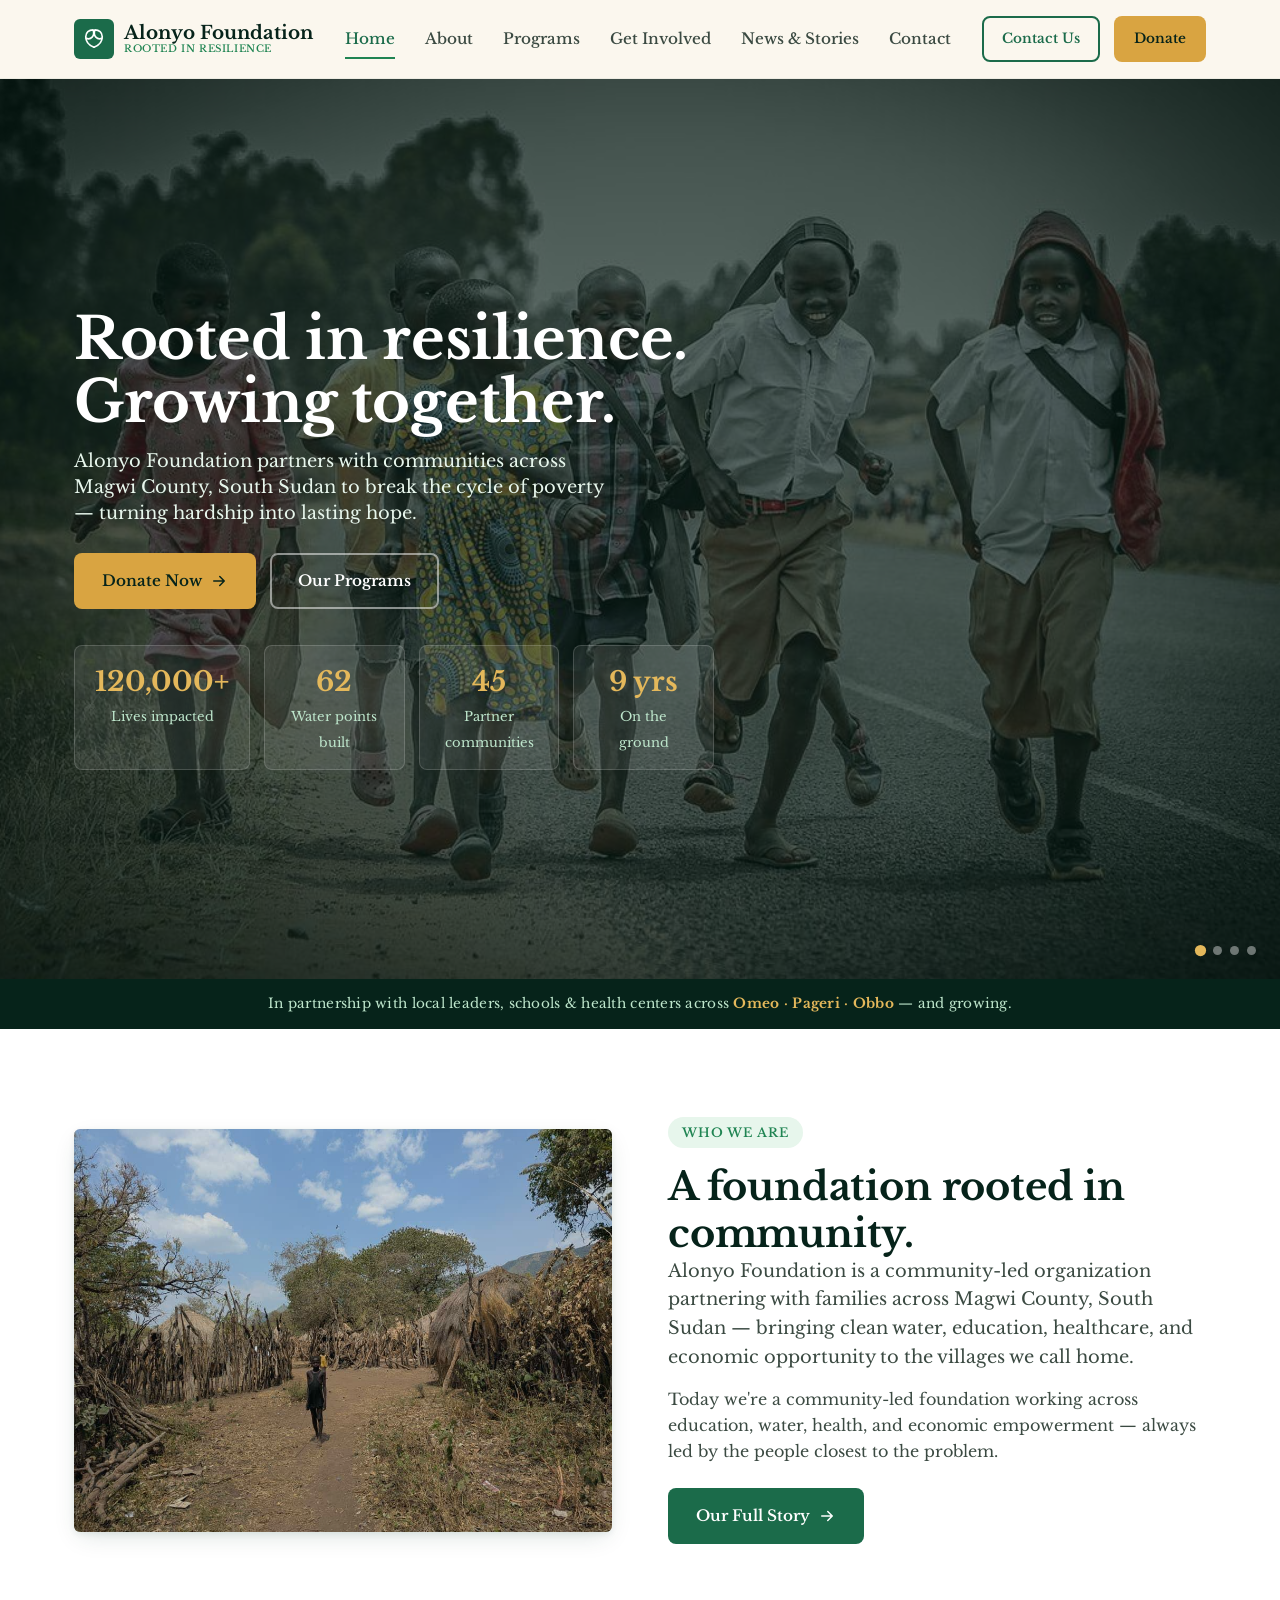
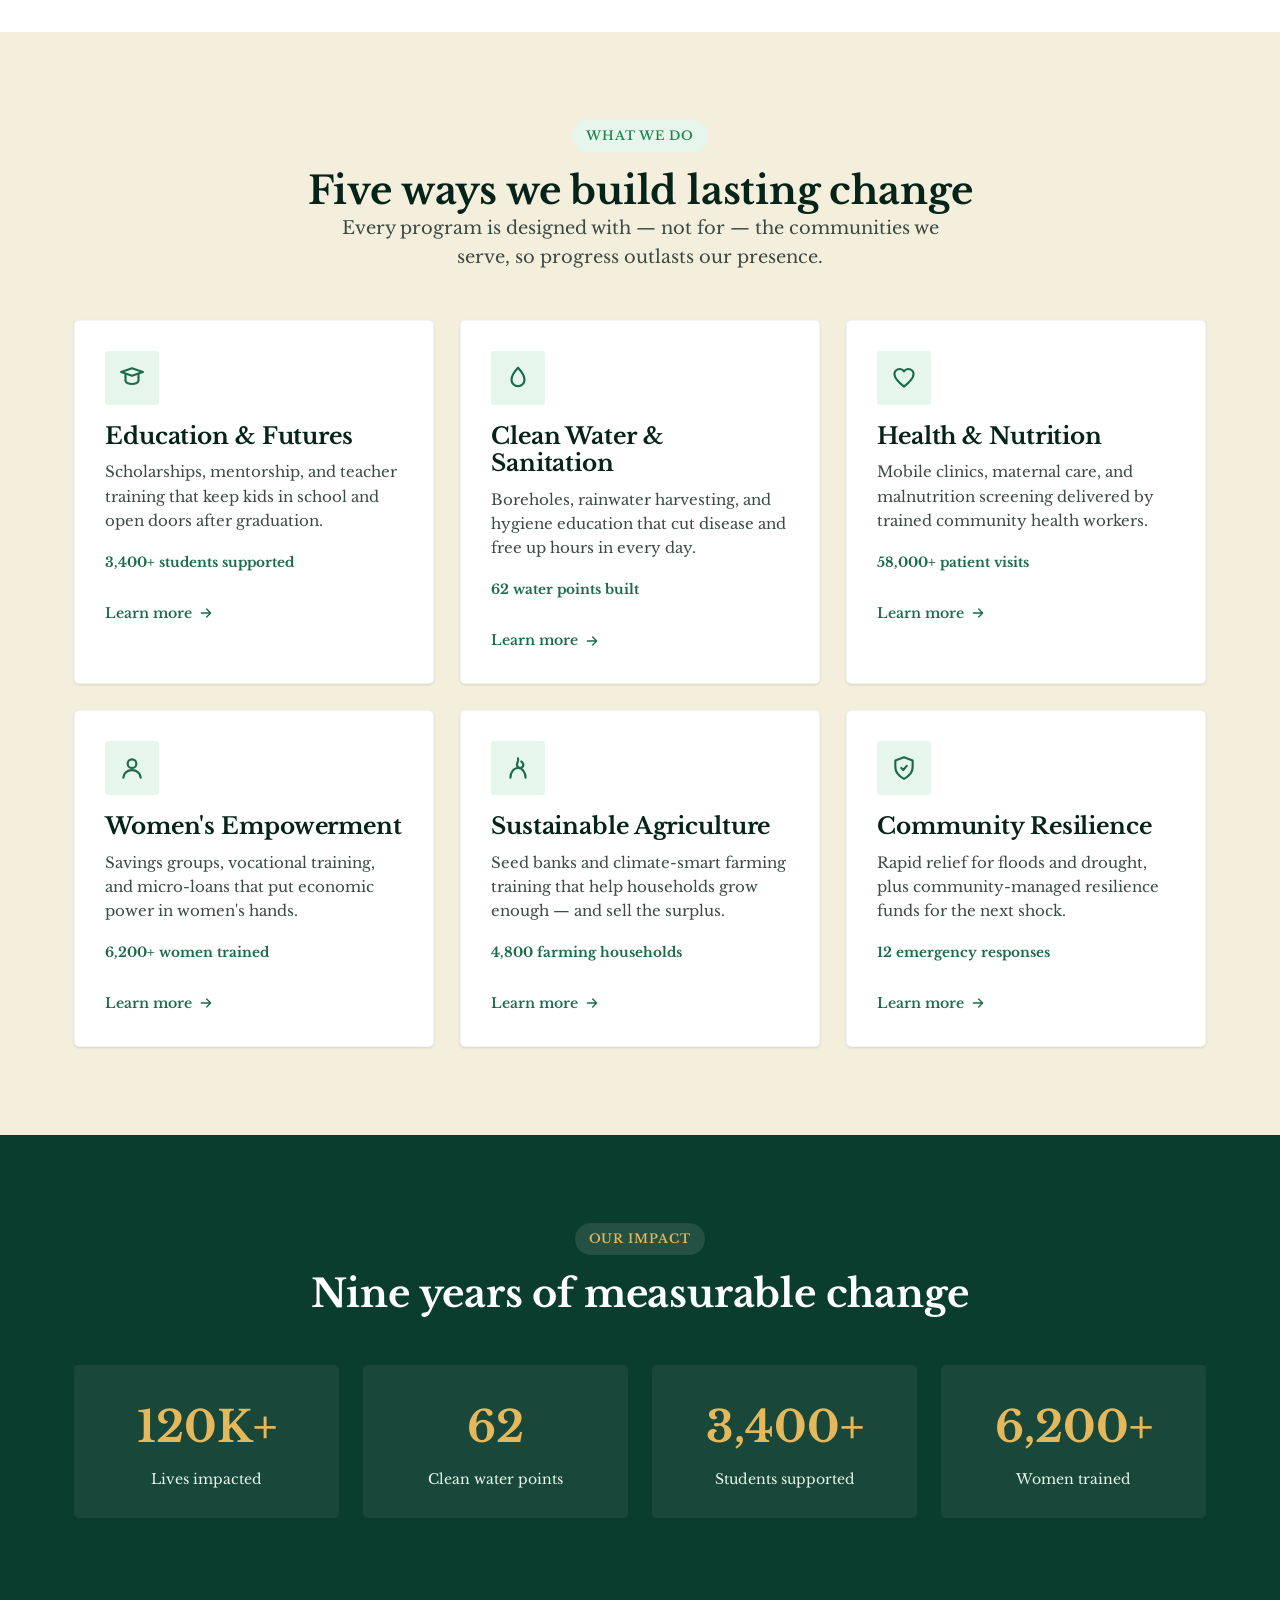
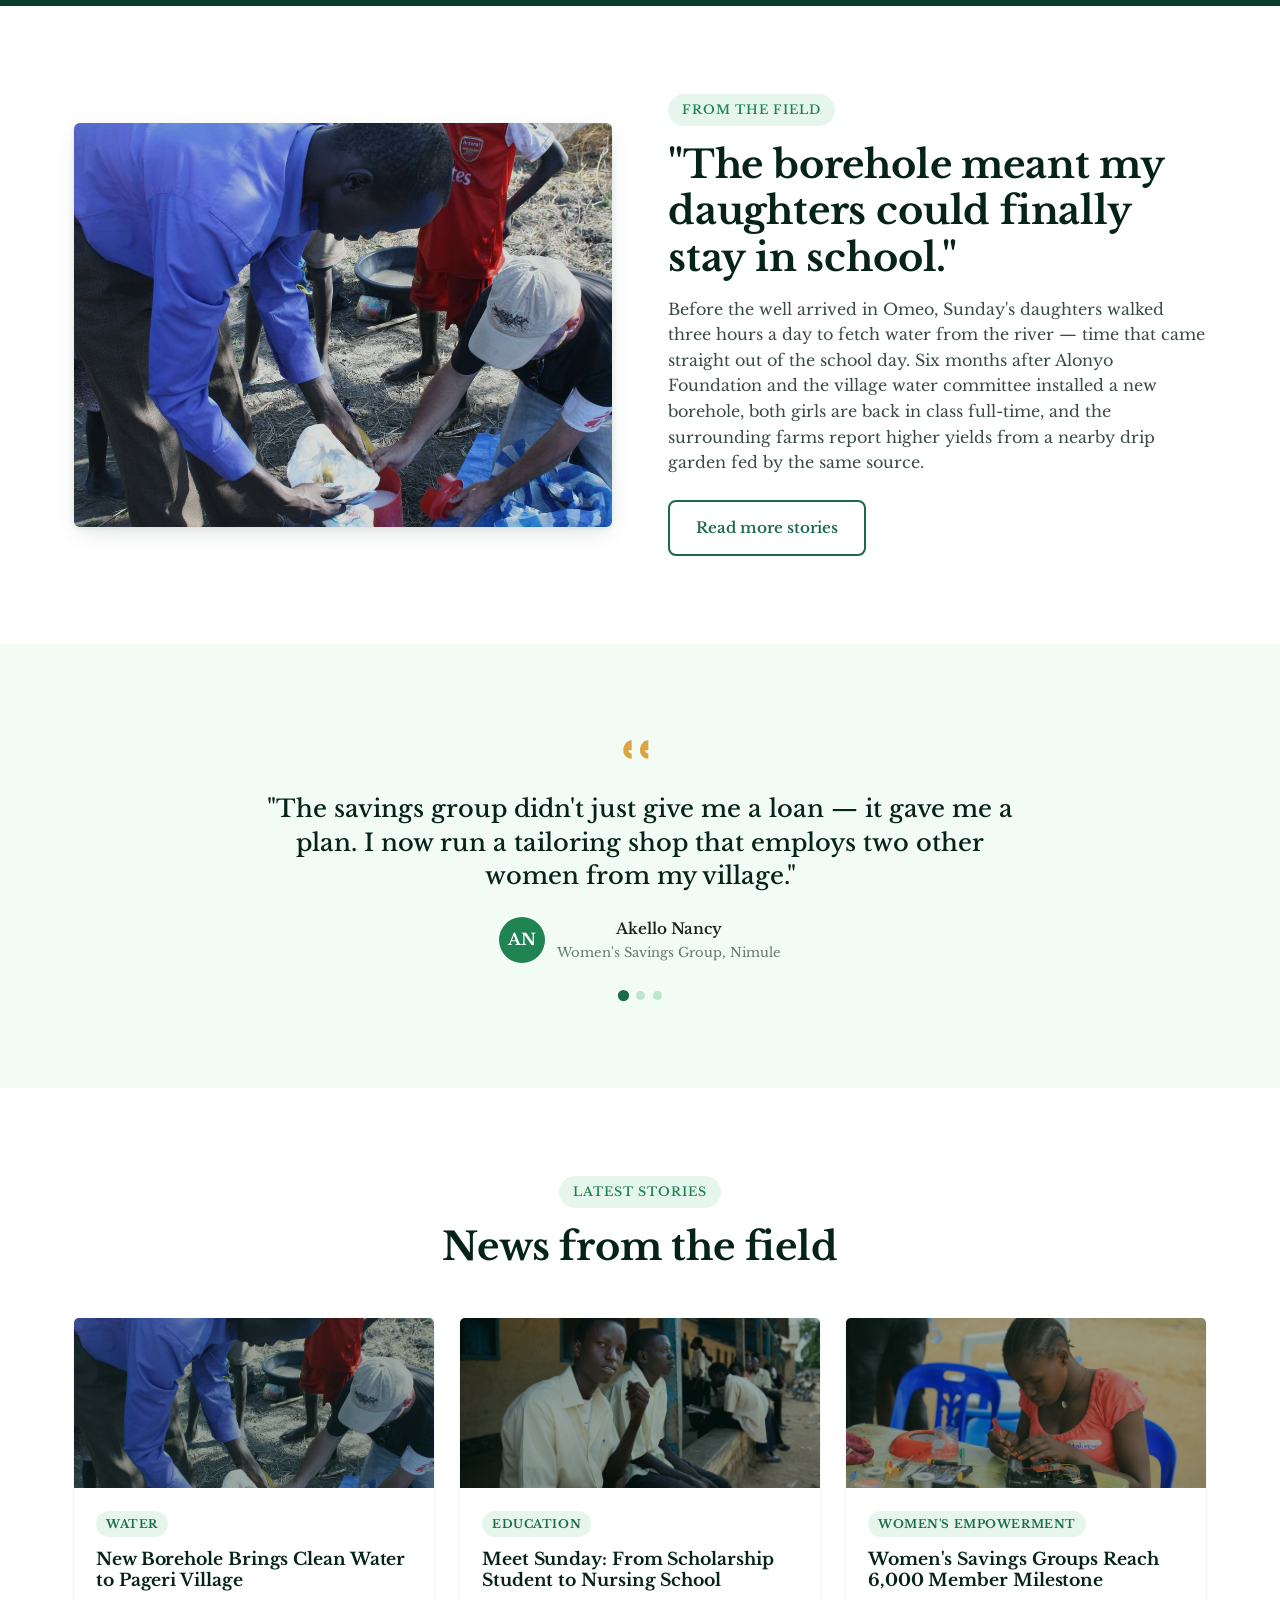
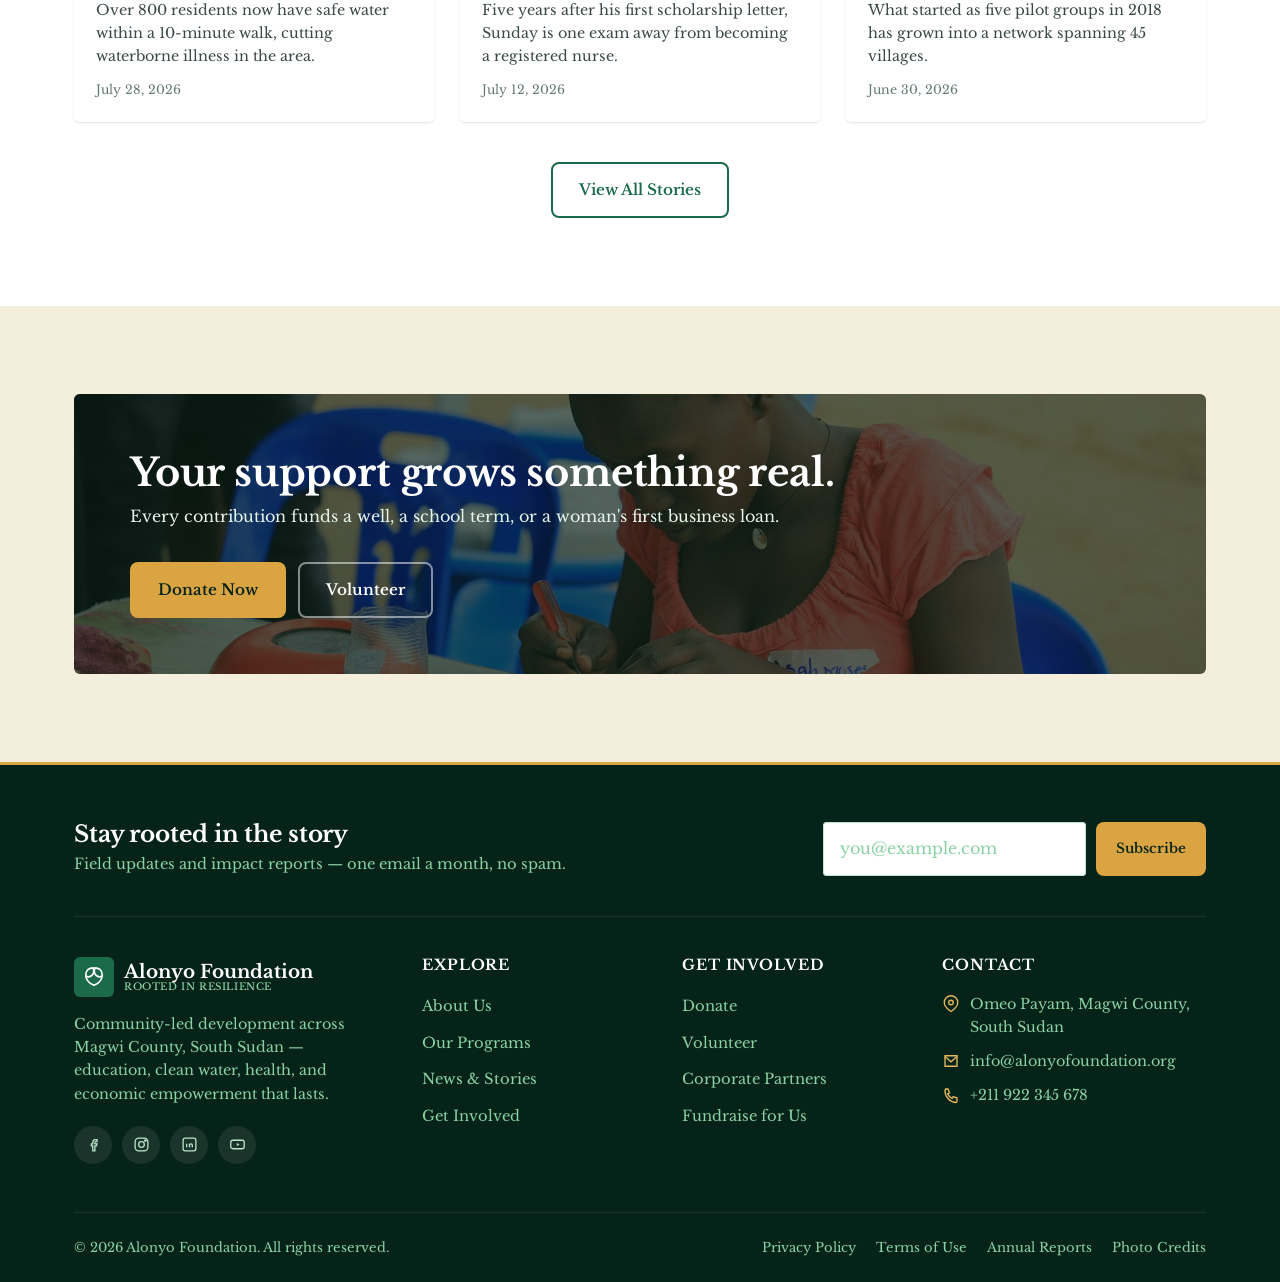
==== commit 8d327b69: "Rewrite homepage "who we are" copy to focus on the organization Drops the Acholi name-origin explana" ====
--- a/index.html
+++ b/index.html
@@ -81,9 +81,9 @@
       </div>
       <div class="reveal">
         <span class="eyebrow">Who we are</span>
-        <h2>A name that means something.</h2>
-        <p class="lede" style="margin-bottom:16px;">"Alonyo" is an Acholi name given to children born into hardship — a reminder that strength can take root in the hardest ground. It's exactly what we've witnessed across every village we work in.</p>
-        <p style="margin-bottom:24px;">We started as a handful of volunteers helping families resettle and rebuild in Omeo Payam, Magwi County. Today we're a community-led foundation working across education, water, health, and economic empowerment — always led by the people closest to the problem.</p>
+        <h2>A foundation rooted in community.</h2>
+        <p class="lede" style="margin-bottom:16px;">Alonyo Foundation is a community-led organization partnering with families across Magwi County, South Sudan — bringing clean water, education, healthcare, and economic opportunity to the villages we call home.</p>
+        <p style="margin-bottom:24px;">Today we're a community-led foundation working across education, water, health, and economic empowerment — always led by the people closest to the problem.</p>
         <a href="about.html" class="btn btn-green">Our Full Story
           <svg viewBox="0 0 24 24" fill="none" stroke="currentColor" stroke-width="2" stroke-linecap="round" stroke-linejoin="round"><path d="M5 12h14M13 6l6 6-6 6"/></svg>
         </a>
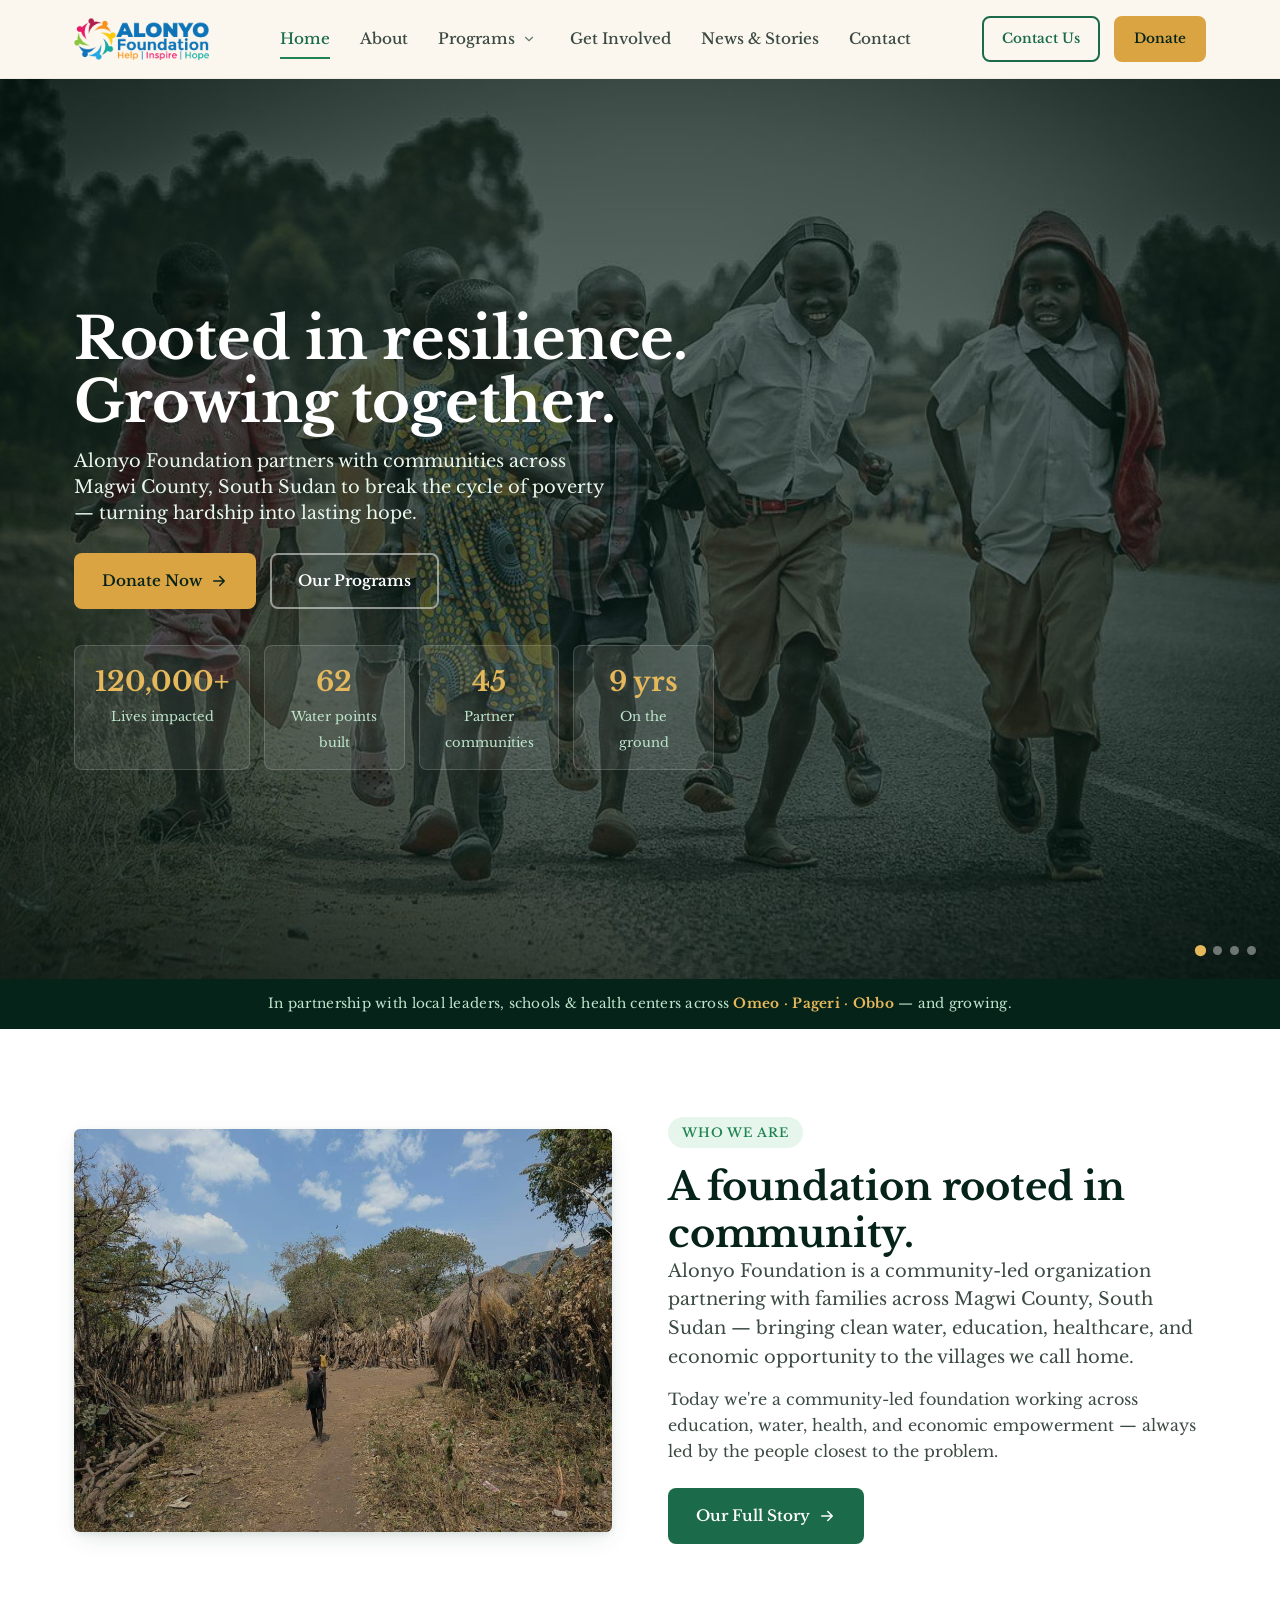
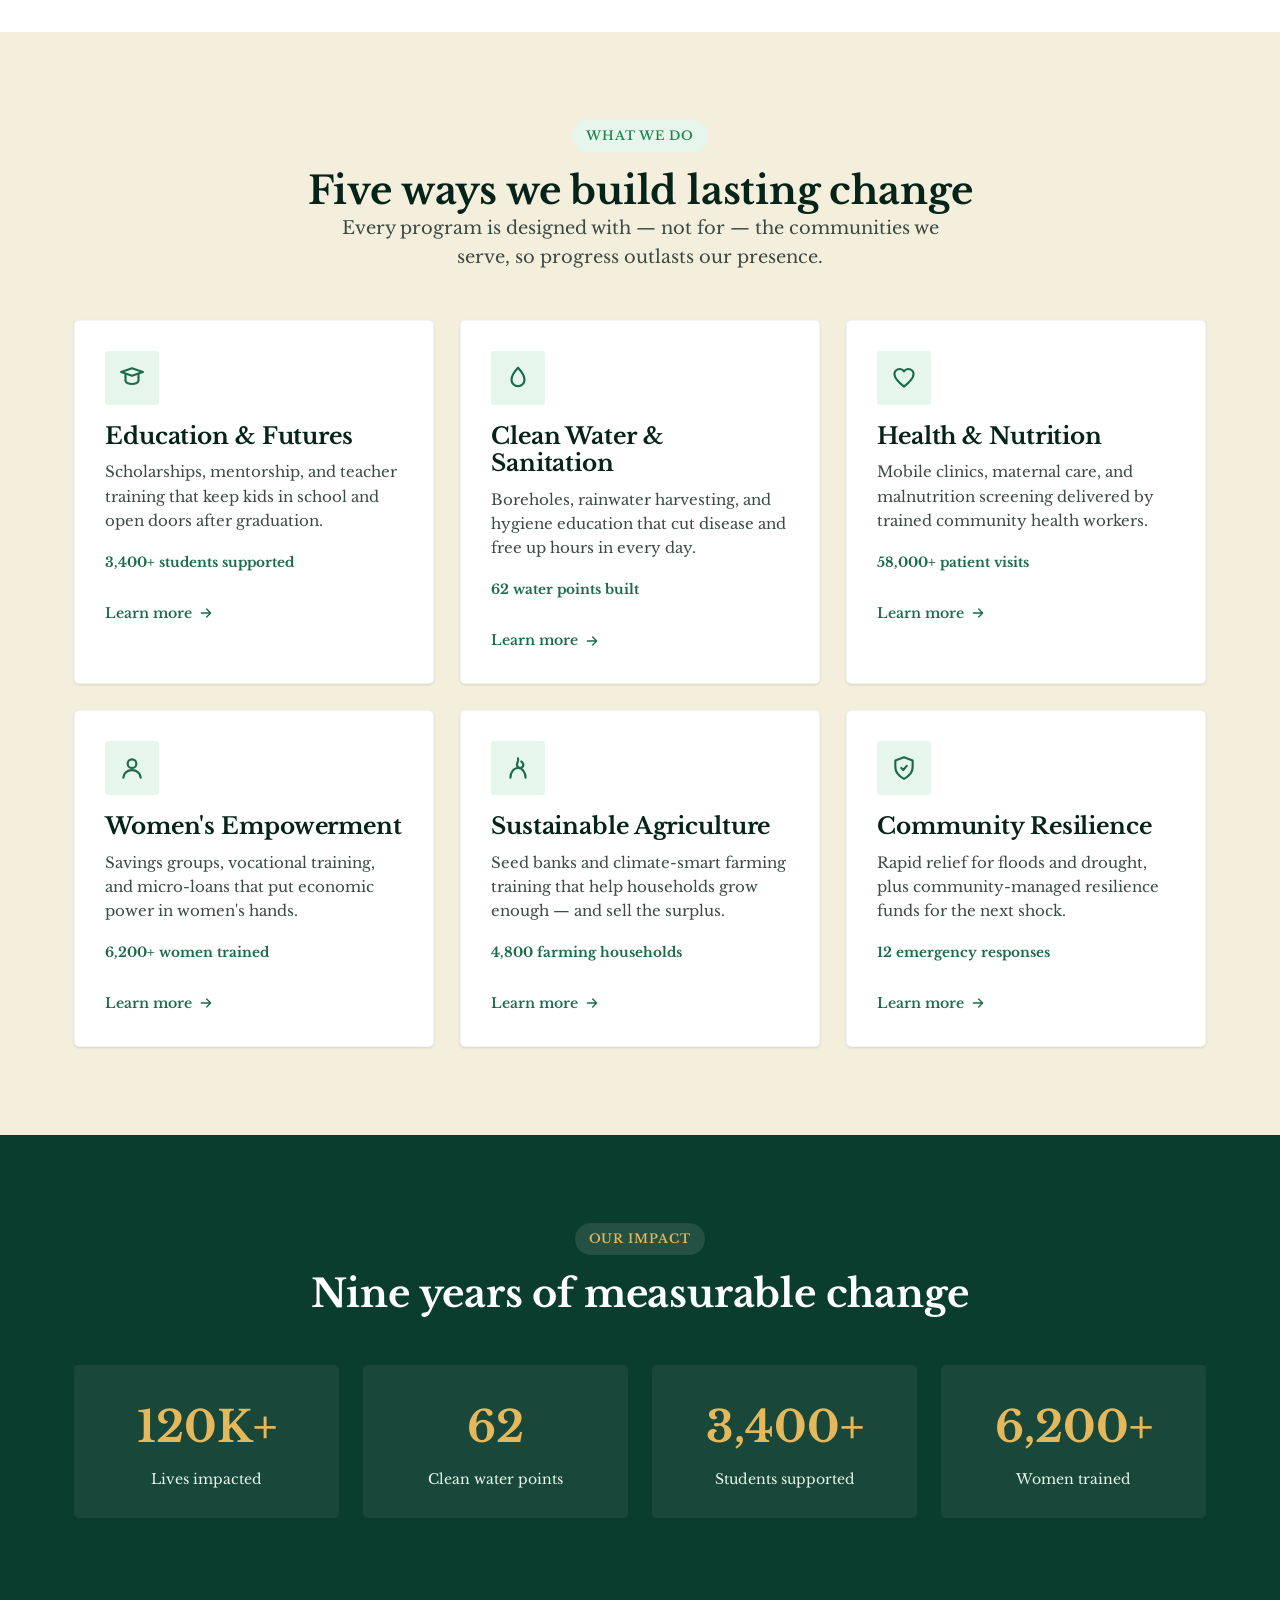
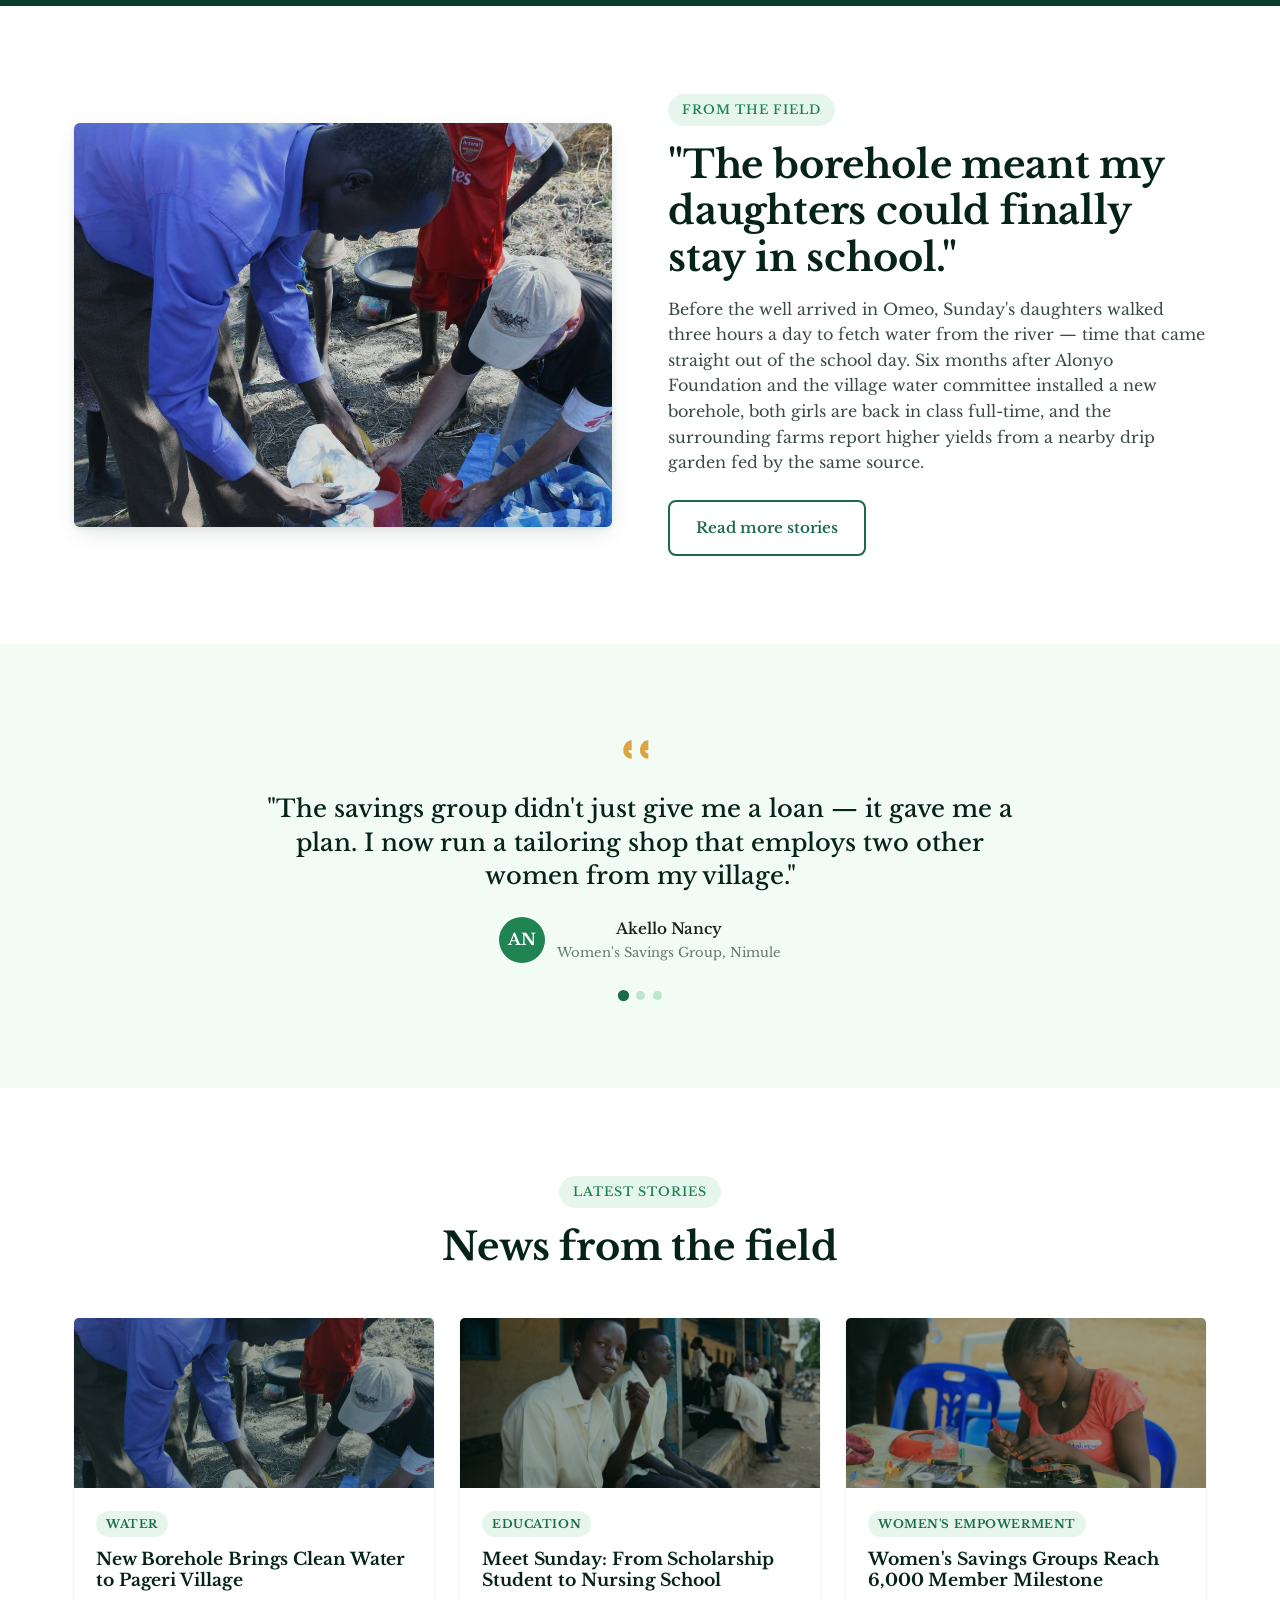
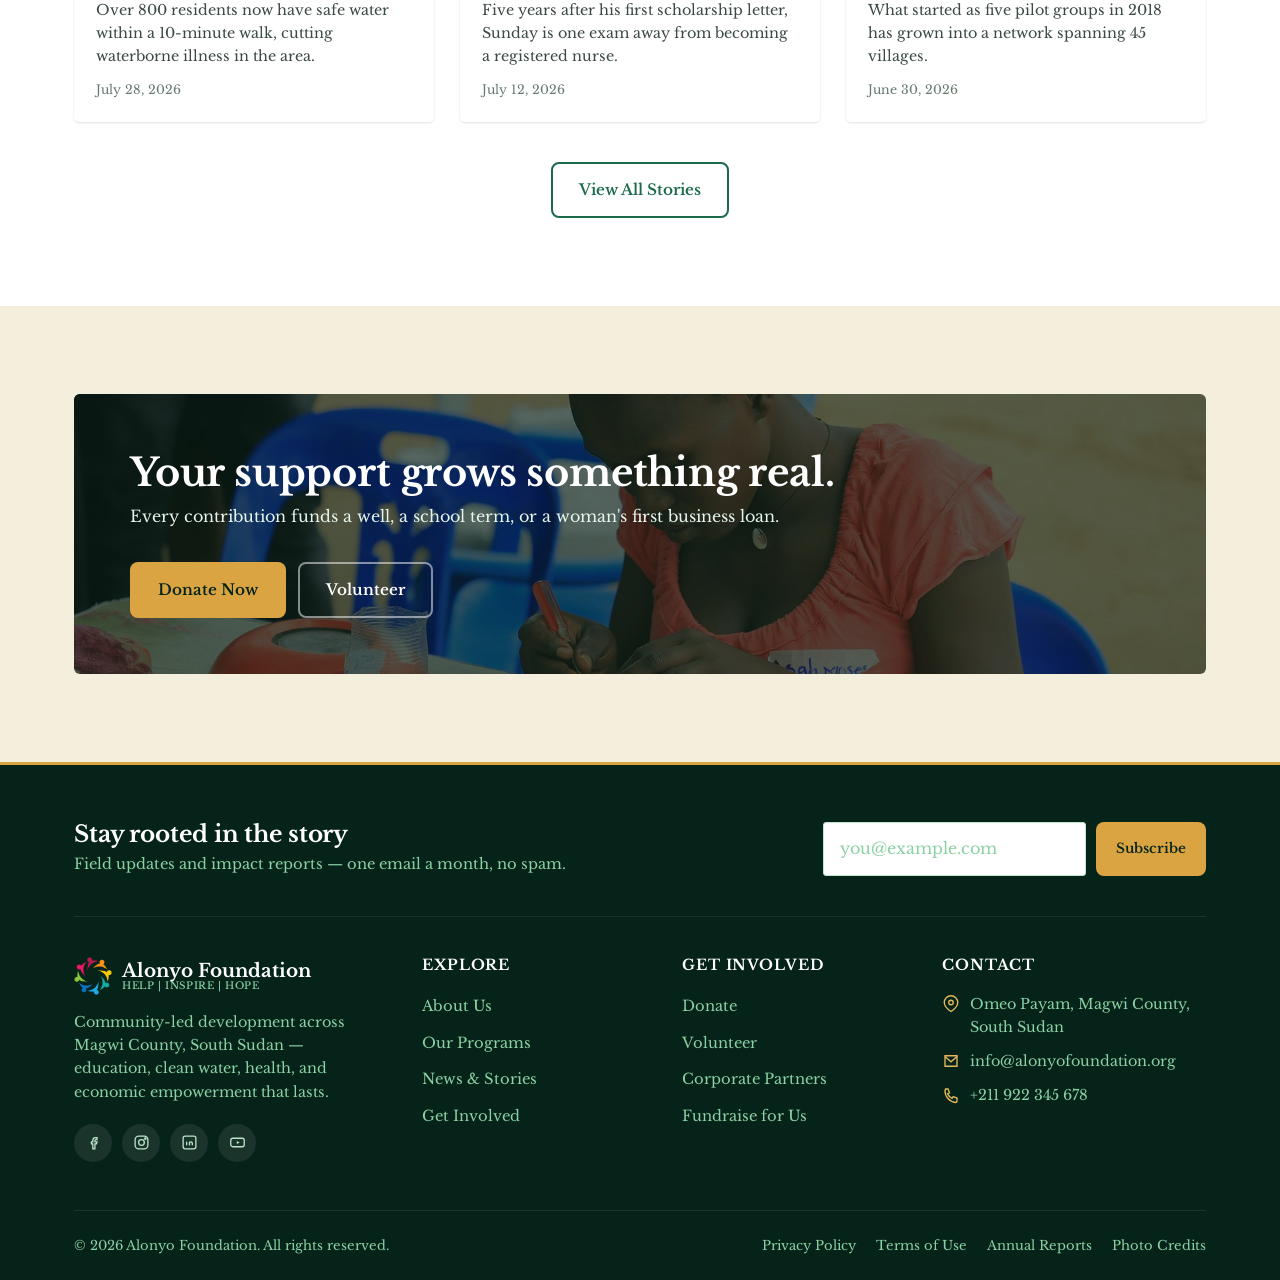
==== commit 198ccb06: "Add preloader, Programs mega menu, and integrate real logo - Branded full-screen preloader on every " ====
--- a/index.html
+++ b/index.html
@@ -5,24 +5,72 @@
 <meta name="viewport" content="width=device-width, initial-scale=1.0">
 <title>Alonyo Foundation — Rooted in Resilience. Growing Together.</title>
 <meta name="description" content="The Alonyo Foundation partners with communities in Magwi County, South Sudan to break the cycle of poverty through education, clean water, health care, and economic empowerment.">
-<link rel="icon" href="data:image/svg+xml,%3Csvg xmlns='http://www.w3.org/2000/svg' viewBox='0 0 24 24' fill='%231B6B4A'%3E%3Cpath d='M12 2C7 2 3 6 3 12c0 5 4 9 9 10 5-1 9-5 9-10 0-6-4-10-9-10z'/%3E%3C/svg%3E">
+<link rel="icon" type="image/png" href="images/logo/favicon.png">
 <link rel="preconnect" href="https://fonts.googleapis.com">
 <link rel="preconnect" href="https://fonts.gstatic.com" crossorigin>
 <link href="https://fonts.googleapis.com/css2?family=Libre+Baskerville:ital,wght@0,400;0,700;1,400&display=swap" rel="stylesheet">
 <link rel="stylesheet" href="css/style.css">
 </head>
 <body>
+<div id="preloader" role="status" aria-live="polite" aria-label="Loading">
+  <div class="preloader-inner">
+    <span class="preloader-mark"><img src="images/logo/icon.png" alt=""></span>
+    <span class="preloader-word">Alonyo Foundation</span>
+    <span class="preloader-bar"><span></span></span>
+  </div>
+</div>
+<noscript><style>#preloader{display:none!important;}</style></noscript>
 
 <header class="site-header">
   <div class="nav-wrap">
     <a href="index.html" class="brand">
-      <span class="brand-mark"><svg viewBox="0 0 24 24" fill="none" stroke="currentColor" stroke-width="1.8" stroke-linecap="round" stroke-linejoin="round"><path d="M12 21C7 19 3 15 3 9.5 3 5 6.5 2 11 2c1 3 1 6-1 8-2 2-5 2-7 1"/><path d="M12 21c5-2 9-6 9-11.5C21 5 17.5 2 13 2c-1 3-1 6 1 8 2 2 5 2 7 1"/></svg></span>
-      <span class="brand-name">Alonyo Foundation<span>Rooted in Resilience</span></span>
+      <img src="images/logo/logo-wide.png" alt="Alonyo Foundation" class="brand-logo">
     </a>
     <nav class="nav-links">
       <a href="index.html">Home</a>
       <a href="about.html">About</a>
-      <a href="programs.html">Programs</a>
+      <div class="nav-item has-mega" data-mega>
+        <span class="nav-mega-head">
+          <a href="programs.html" class="nav-mega-trigger">Programs</a>
+          <button type="button" class="mega-toggle" aria-label="Toggle programs menu" aria-expanded="false">
+            <svg viewBox="0 0 24 24" fill="none" stroke="currentColor" stroke-width="2" stroke-linecap="round" stroke-linejoin="round"><path d="M6 9l6 6 6-6"/></svg>
+          </button>
+        </span>
+        <div class="mega-menu">
+          <div class="mega-grid">
+            <a href="programs.html#education" class="mega-item">
+              <span class="mega-icon"><svg viewBox="0 0 24 24" fill="none" stroke="currentColor" stroke-width="2" stroke-linecap="round" stroke-linejoin="round"><path d="M2 6.5 12 3l10 3.5-10 3.5-10-3.5Z"/><path d="M6 9v5.5c0 1.5 2.7 3 6 3s6-1.5 6-3V9"/></svg></span>
+              <span class="mega-text"><strong>Education &amp; Futures</strong><span>Scholarships &amp; mentorship</span></span>
+            </a>
+            <a href="programs.html#water" class="mega-item">
+              <span class="mega-icon"><svg viewBox="0 0 24 24" fill="none" stroke="currentColor" stroke-width="2" stroke-linecap="round" stroke-linejoin="round"><path d="M12 2.5S6 9 6 13.5a6 6 0 0012 0C18 9 12 2.5 12 2.5Z"/></svg></span>
+              <span class="mega-text"><strong>Clean Water &amp; Sanitation</strong><span>Boreholes &amp; hygiene education</span></span>
+            </a>
+            <a href="programs.html#health" class="mega-item">
+              <span class="mega-icon"><svg viewBox="0 0 24 24" fill="none" stroke="currentColor" stroke-width="2" stroke-linecap="round" stroke-linejoin="round"><path d="M20.8 8.6c0 4.4-8.8 11.4-8.8 11.4S3.2 13 3.2 8.6a4.8 4.8 0 018.8-2.7 4.8 4.8 0 018.8 2.7Z"/></svg></span>
+              <span class="mega-text"><strong>Health &amp; Nutrition</strong><span>Mobile clinics &amp; maternal care</span></span>
+            </a>
+            <a href="programs.html#women" class="mega-item">
+              <span class="mega-icon"><svg viewBox="0 0 24 24" fill="none" stroke="currentColor" stroke-width="2" stroke-linecap="round" stroke-linejoin="round"><circle cx="12" cy="8" r="4"/><path d="M4 21c0-3.9 3.6-7 8-7s8 3.1 8 7"/></svg></span>
+              <span class="mega-text"><strong>Women's Empowerment</strong><span>Savings groups &amp; vocational training</span></span>
+            </a>
+            <a href="programs.html#agriculture" class="mega-item">
+              <span class="mega-icon"><svg viewBox="0 0 24 24" fill="none" stroke="currentColor" stroke-width="2" stroke-linecap="round" stroke-linejoin="round"><path d="M12 3c1 3-1 4-1 6a3 3 0 106 0c0-1.5-1-2-2-3"/><path d="M5 21c0-5 3-9 7-9s7 4 7 9"/></svg></span>
+              <span class="mega-text"><strong>Sustainable Agriculture</strong><span>Climate-smart farming</span></span>
+            </a>
+            <a href="programs.html#resilience" class="mega-item">
+              <span class="mega-icon"><svg viewBox="0 0 24 24" fill="none" stroke="currentColor" stroke-width="2" stroke-linecap="round" stroke-linejoin="round"><path d="M12 2 4 5v6c0 5 3.5 8.5 8 11 4.5-2.5 8-6 8-11V5l-8-3Z"/><path d="M9.5 12l1.8 1.8L14.5 10"/></svg></span>
+              <span class="mega-text"><strong>Community Resilience</strong><span>Emergency relief &amp; recovery</span></span>
+            </a>
+          </div>
+          <div class="mega-side">
+            <div class="mega-side-photo" style="background-image:url('images/landscape.jpg');"></div>
+            <h4>See the full picture</h4>
+            <p>Every program, funded transparently.</p>
+            <a href="programs.html" class="btn btn-green btn-sm">View All Programs</a>
+          </div>
+        </div>
+      </div>
       <a href="get-involved.html">Get Involved</a>
       <a href="news.html">News &amp; Stories</a>
       <a href="contact.html">Contact</a>
@@ -294,8 +342,8 @@
     <div class="footer-grid stagger">
       <div class="footer-brand">
         <a href="index.html" class="brand">
-          <span class="brand-mark"><svg viewBox="0 0 24 24" fill="none" stroke="currentColor" stroke-width="1.8" stroke-linecap="round" stroke-linejoin="round"><path d="M12 21C7 19 3 15 3 9.5 3 5 6.5 2 11 2c1 3 1 6-1 8-2 2-5 2-7 1"/><path d="M12 21c5-2 9-6 9-11.5C21 5 17.5 2 13 2c-1 3-1 6 1 8 2 2 5 2 7 1"/></svg></span>
-          <span class="brand-name">Alonyo Foundation<span>Rooted in Resilience</span></span>
+          <img src="images/logo/icon.png" alt="" class="brand-mark-icon">
+          <span class="brand-name">Alonyo Foundation<span>Help | Inspire | Hope</span></span>
         </a>
         <p>Community-led development across Magwi County, South Sudan — education, clean water, health, and economic empowerment that lasts.</p>
         <div class="social-row">
--- a/css/style.css
+++ b/css/style.css
@@ -203,17 +203,21 @@
 .site-header.is-scrolled .nav-wrap { padding: 10px 24px; }
 
 .brand { display: flex; align-items: center; gap: 10px; }
-.brand-mark {
-  width: 40px; height: 40px;
-  display: grid; place-items: center;
-  background: var(--green-700);
-  border-radius: 6px;
-  color: var(--white);
+.brand-logo {
+  height: 42px;
+  width: auto;
+  display: block;
   transition: transform 420ms var(--ease-out);
 }
-.brand:hover .brand-mark { transform: rotate(-8deg) scale(1.05); }
-.site-header.is-scrolled .brand-mark { transform: scale(0.86); }
-.brand-mark svg { width: 22px; height: 22px; }
+.brand:hover .brand-logo { transform: scale(1.04); }
+.site-header.is-scrolled .brand-logo { height: 34px; }
+.brand-mark-icon {
+  width: 38px; height: 38px;
+  display: block;
+  flex-shrink: 0;
+  transition: transform 420ms var(--ease-out);
+}
+.brand:hover .brand-mark-icon { transform: rotate(-8deg) scale(1.05); }
 .brand-name {
   font-family: 'Libre Baskerville', Georgia, serif;
   font-weight: 700;
@@ -701,3 +705,135 @@
 @media (max-width: 900px) { .two-col { grid-template-columns: 1fr; gap: 32px; } }
 .img-block { border-radius: var(--r-lg); aspect-ratio: 4/3; background-color: var(--green-800); box-shadow: var(--shadow-md); }
 .stat-pill { display: inline-flex; align-items: center; gap: 10px; background: var(--white); box-shadow: var(--shadow-md); border-radius: var(--r-pill); padding: 12px 20px; position: absolute; }
+
+/* ---------- Preloader ---------- */
+#preloader {
+  position: fixed;
+  inset: 0;
+  z-index: 9999;
+  display: flex;
+  align-items: center;
+  justify-content: center;
+  background: var(--green-950);
+  transition: opacity 550ms var(--ease-out), visibility 550ms var(--ease-out);
+}
+#preloader.is-hidden { opacity: 0; visibility: hidden; pointer-events: none; }
+.preloader-inner { display: flex; flex-direction: column; align-items: center; gap: 16px; }
+.preloader-mark { width: 64px; height: 64px; animation: preloader-pulse 1500ms ease-in-out infinite; }
+.preloader-mark img { width: 100%; height: 100%; object-fit: contain; }
+.preloader-word { font-family: 'Libre Baskerville', Georgia, serif; font-weight: 700; color: var(--white); font-size: 1.05rem; letter-spacing: 0.01em; }
+.preloader-bar { width: 140px; height: 3px; background: rgba(255,255,255,0.14); border-radius: 999px; overflow: hidden; display: block; }
+.preloader-bar span { display: block; height: 100%; width: 35%; background: var(--gold-500); border-radius: 999px; animation: preloader-slide 1300ms ease-in-out infinite; }
+@keyframes preloader-pulse { 0%, 100% { transform: scale(1); opacity: 0.85; } 50% { transform: scale(1.1); opacity: 1; } }
+@keyframes preloader-slide { 0% { transform: translateX(-100%); } 100% { transform: translateX(280%); } }
+
+/* ---------- Mega menu ---------- */
+.nav-item { position: relative; }
+.nav-mega-head { display: flex; align-items: center; gap: 2px; }
+.nav-item:hover .nav-mega-trigger,
+.nav-item.mega-open .nav-mega-trigger { color: var(--green-700); }
+.nav-item:hover .nav-mega-trigger::after,
+.nav-item.mega-open .nav-mega-trigger::after { width: 100%; }
+
+.mega-toggle {
+  background: none;
+  border: none;
+  padding: 4px;
+  margin-left: 1px;
+  display: flex;
+  align-items: center;
+  color: var(--ink-500);
+  transition: transform var(--dur-fast) var(--ease-out), color var(--dur-fast) var(--ease-out);
+}
+.mega-toggle svg { width: 14px; height: 14px; }
+.nav-item:hover .mega-toggle, .nav-item.mega-open .mega-toggle { color: var(--green-700); }
+.nav-item.mega-open .mega-toggle { transform: rotate(180deg); }
+
+.mega-menu {
+  position: absolute;
+  top: calc(100% + 18px);
+  left: 50%;
+  transform: translate(-50%, 8px);
+  width: min(720px, 90vw);
+  background: var(--white);
+  border-radius: var(--r-md);
+  box-shadow: var(--shadow-lg);
+  border: 1px solid rgba(11,61,46,0.08);
+  padding: 28px;
+  display: grid;
+  grid-template-columns: 1.6fr 1fr;
+  gap: 28px;
+  opacity: 0;
+  visibility: hidden;
+  transition: opacity 260ms var(--ease-out), transform 260ms var(--ease-out), visibility 260ms;
+  z-index: 120;
+}
+.nav-item:hover .mega-menu,
+.nav-item:focus-within .mega-menu,
+.nav-item.mega-open .mega-menu {
+  opacity: 1;
+  visibility: visible;
+  transform: translate(-50%, 0);
+}
+
+.mega-grid { display: grid; grid-template-columns: repeat(2, 1fr); gap: 4px; align-content: start; }
+.mega-item {
+  display: flex;
+  align-items: flex-start;
+  gap: 12px;
+  padding: 10px;
+  border-radius: var(--r-sm);
+  min-width: 0;
+  transition: background var(--dur-fast) var(--ease-out);
+}
+.mega-item:hover { background: var(--green-50); }
+.mega-item .mega-icon {
+  width: 36px; height: 36px;
+  border-radius: var(--r-sm);
+  background: var(--green-100);
+  color: var(--green-700);
+  display: grid;
+  place-items: center;
+  flex-shrink: 0;
+  transition: background var(--dur-fast) var(--ease-out), color var(--dur-fast) var(--ease-out);
+}
+.mega-item:hover .mega-icon { background: var(--green-700); color: var(--white); }
+.mega-item .mega-icon svg { width: 18px; height: 18px; }
+.mega-item .mega-text { display: flex; flex-direction: column; gap: 2px; min-width: 0; }
+.mega-item .mega-text strong { font-size: 0.9rem; color: var(--green-950); font-weight: 600; display: block; }
+.mega-item .mega-text span { font-size: 0.78rem; color: var(--ink-500); display: block; }
+
+.mega-side { border-left: 1px solid var(--green-100); padding-left: 24px; display: flex; flex-direction: column; }
+.mega-side-photo { aspect-ratio: 16/10; border-radius: var(--r-sm); background-size: cover; background-position: center; margin-bottom: 14px; }
+.mega-side h4 { font-size: 1rem; margin-bottom: 6px; }
+.mega-side p { font-size: 0.85rem; margin-bottom: 14px; }
+
+@media (max-width: 900px) {
+  .nav-mega-head { width: 100%; justify-content: space-between; }
+  .mega-toggle { padding: 8px; }
+  .mega-menu {
+    position: static;
+    width: 100%;
+    max-width: none;
+    grid-template-columns: 1fr;
+    box-shadow: none;
+    border: none;
+    padding: 0;
+    margin-top: 4px;
+    opacity: 1;
+    visibility: visible;
+    transform: none;
+    max-height: 0;
+    overflow: hidden;
+    transition: max-height 320ms var(--ease-out);
+  }
+  .nav-item.mega-open .mega-menu { max-height: 600px; }
+  .nav-item:hover .mega-menu,
+  .nav-item:focus-within .mega-menu,
+  .nav-item.mega-open .mega-menu {
+    transform: none;
+  }
+  .mega-grid { grid-template-columns: 1fr; gap: 2px; }
+  .mega-side { display: none; }
+  .nav-mega-trigger::after { display: none; }
+}
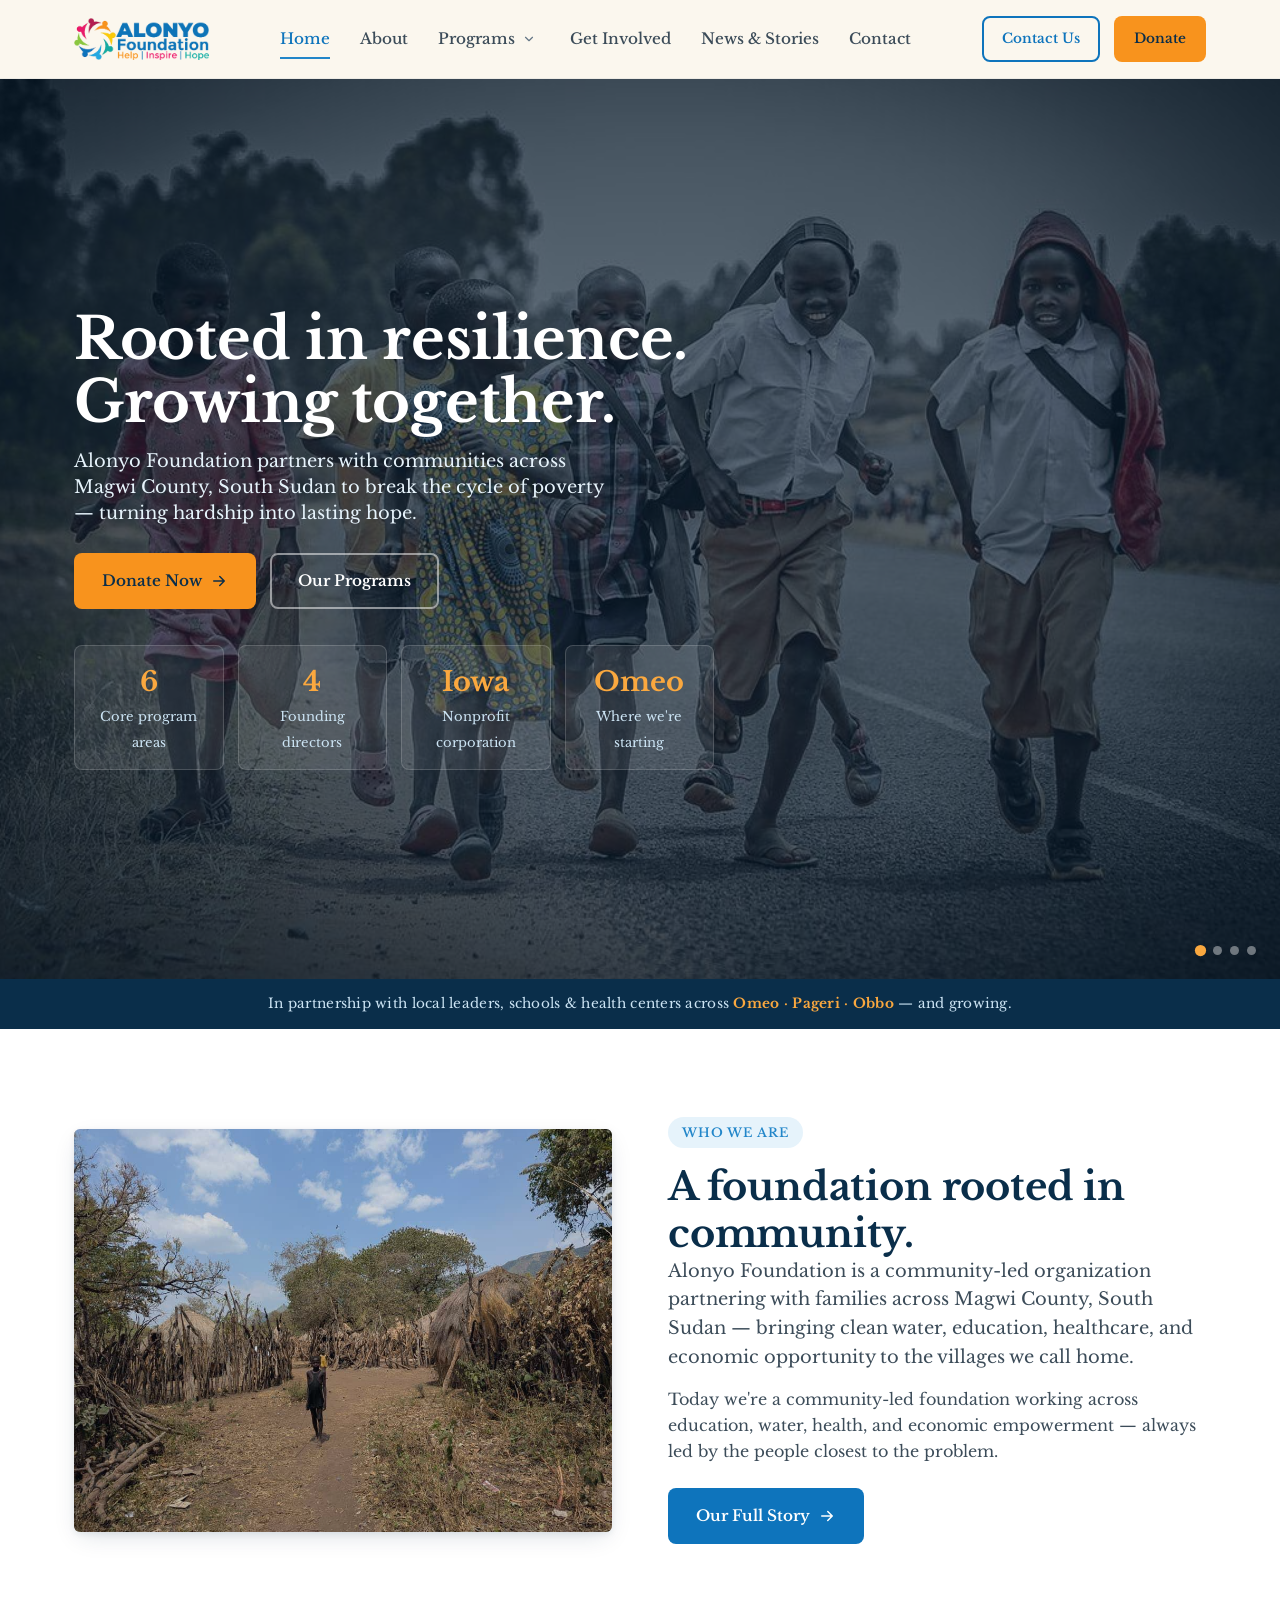
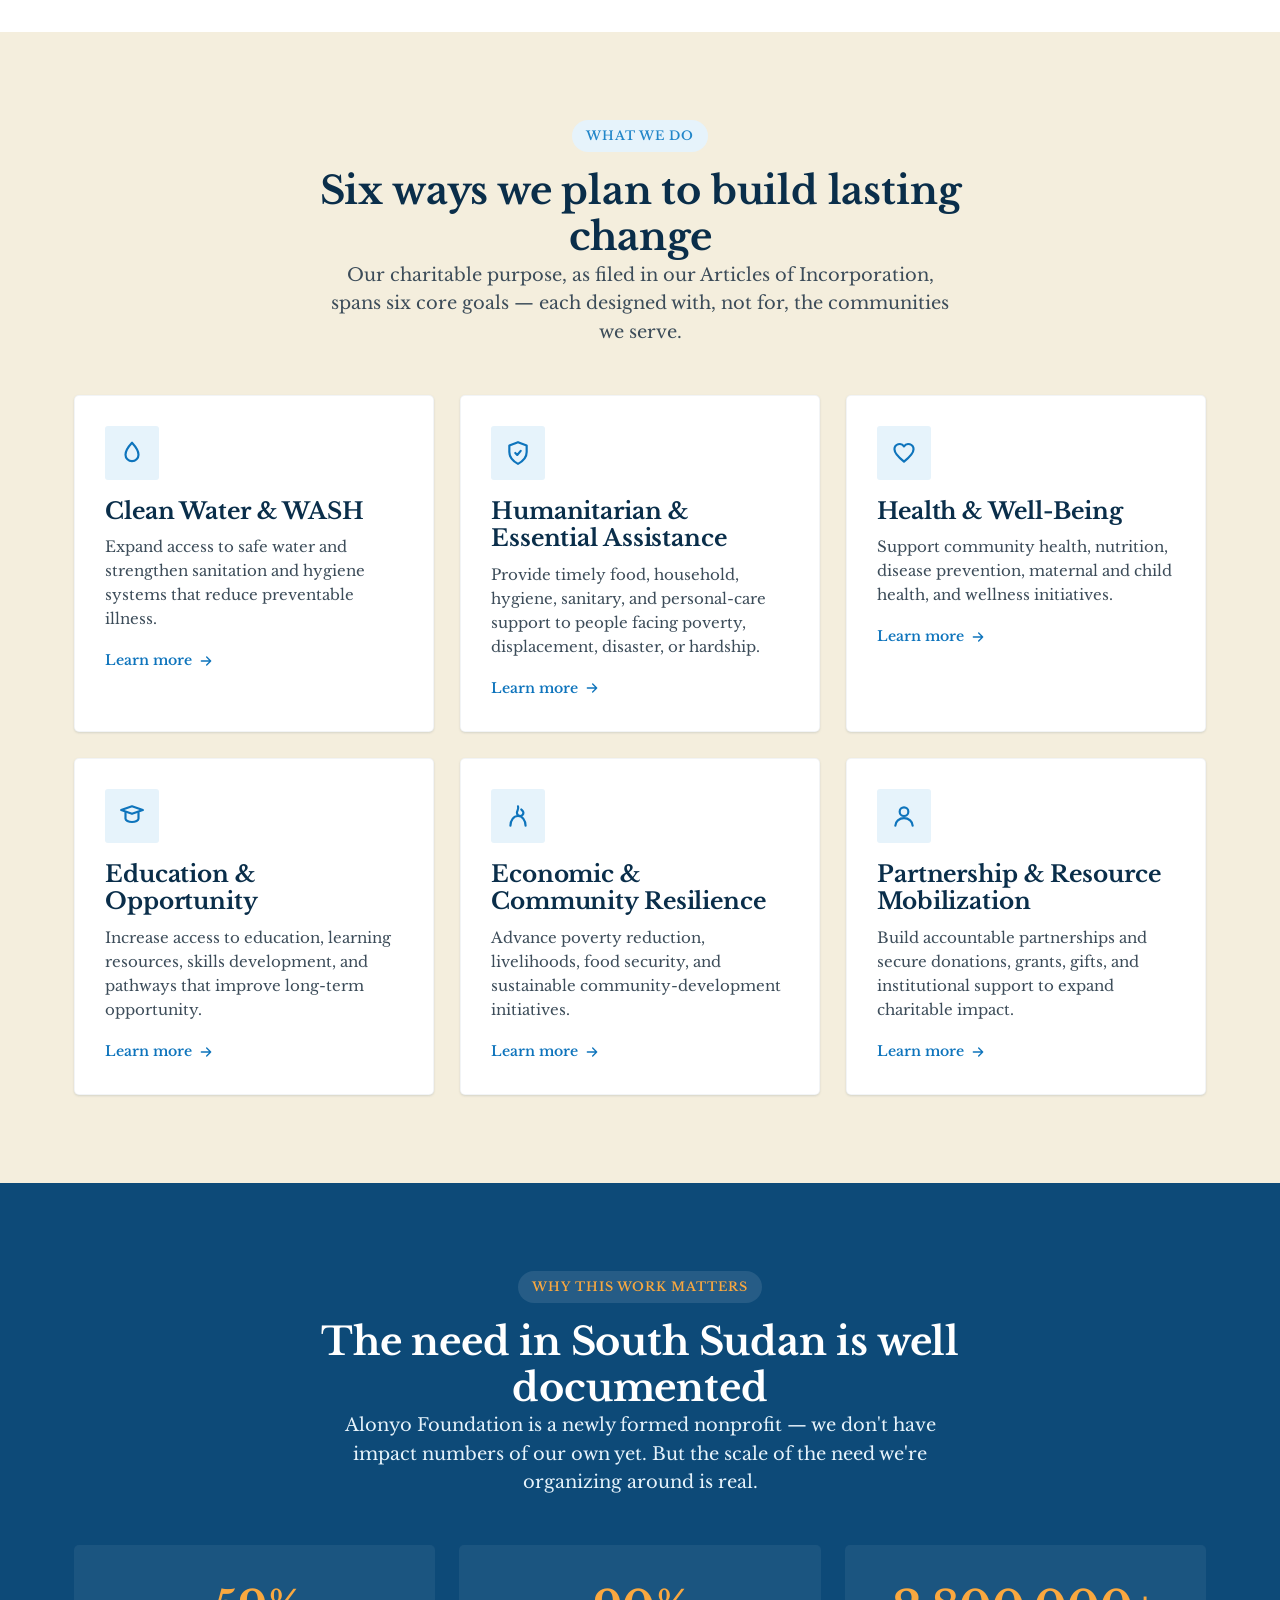
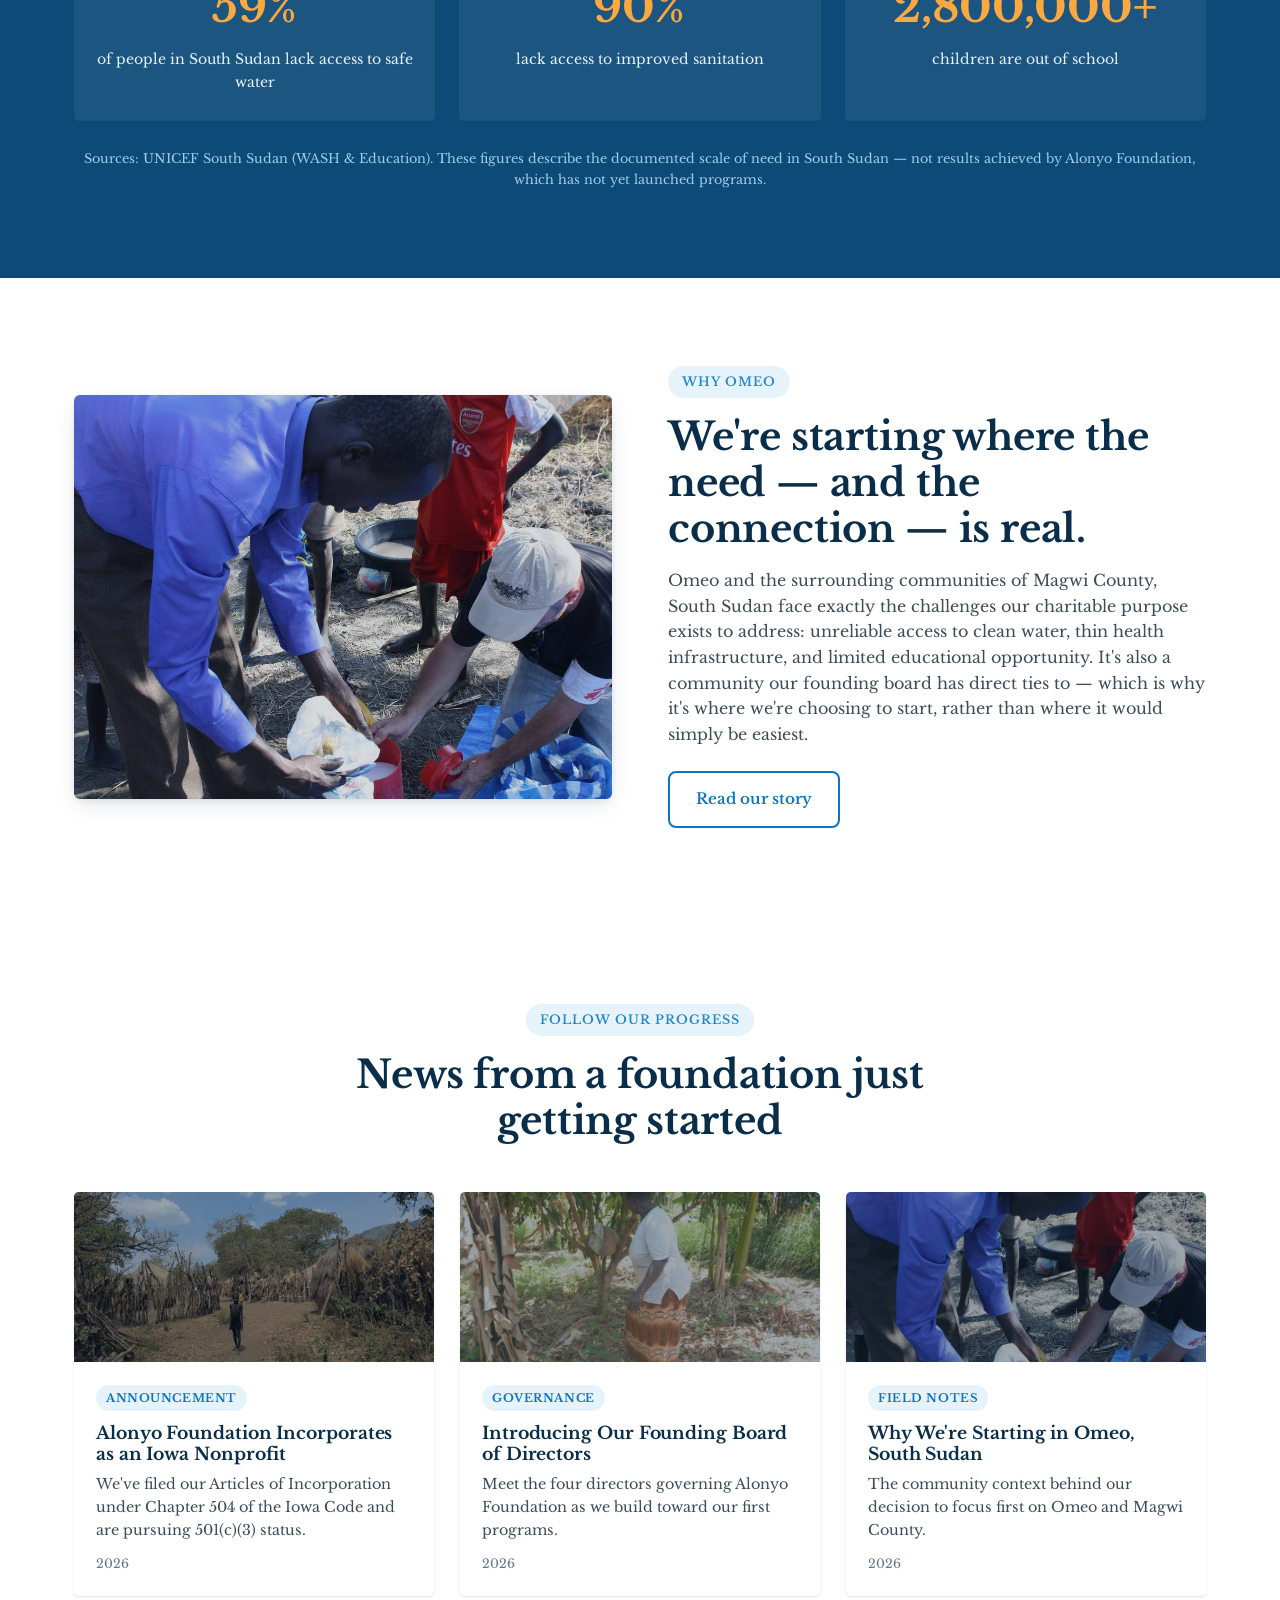
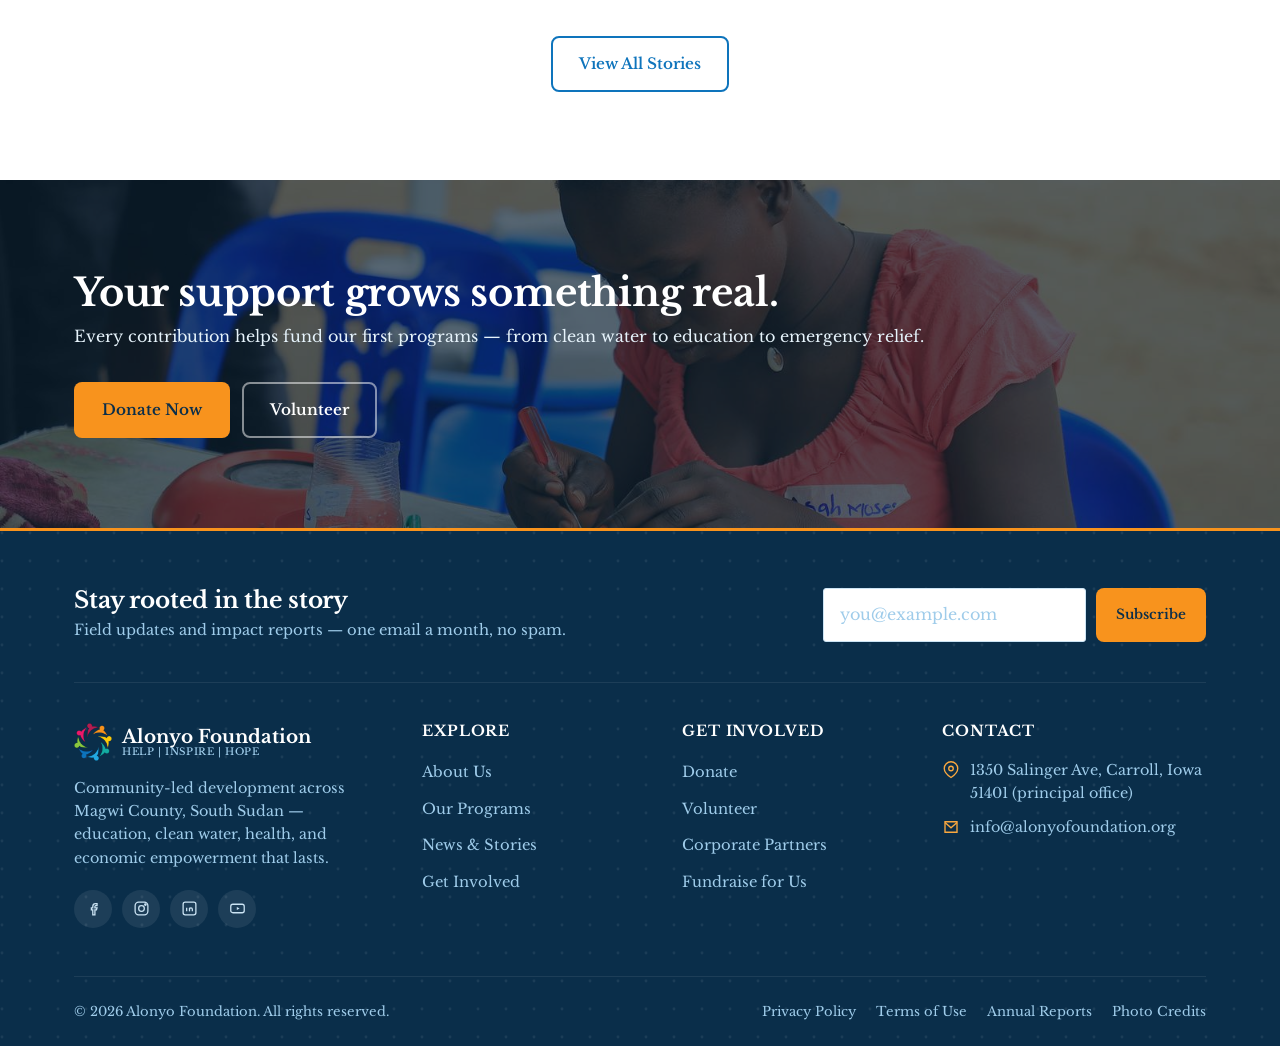
==== commit 74099ea4: "Ground site content in the real Articles of Incorporation; re-theme to match logo Content (about/ind" ====
--- a/index.html
+++ b/index.html
@@ -38,29 +38,29 @@
         </span>
         <div class="mega-menu">
           <div class="mega-grid">
+            <a href="programs.html#water" class="mega-item">
+              <span class="mega-icon"><svg viewBox="0 0 24 24" fill="none" stroke="currentColor" stroke-width="2" stroke-linecap="round" stroke-linejoin="round"><path d="M12 2.5S6 9 6 13.5a6 6 0 0012 0C18 9 12 2.5 12 2.5Z"/></svg></span>
+              <span class="mega-text"><strong>Clean Water &amp; WASH</strong><span>Safe water &amp; sanitation</span></span>
+            </a>
+            <a href="programs.html#humanitarian" class="mega-item">
+              <span class="mega-icon"><svg viewBox="0 0 24 24" fill="none" stroke="currentColor" stroke-width="2" stroke-linecap="round" stroke-linejoin="round"><path d="M12 2 4 5v6c0 5 3.5 8.5 8 11 4.5-2.5 8-6 8-11V5l-8-3Z"/><path d="M9.5 12l1.8 1.8L14.5 10"/></svg></span>
+              <span class="mega-text"><strong>Humanitarian Assistance</strong><span>Essential &amp; emergency relief</span></span>
+            </a>
+            <a href="programs.html#health" class="mega-item">
+              <span class="mega-icon"><svg viewBox="0 0 24 24" fill="none" stroke="currentColor" stroke-width="2" stroke-linecap="round" stroke-linejoin="round"><path d="M20.8 8.6c0 4.4-8.8 11.4-8.8 11.4S3.2 13 3.2 8.6a4.8 4.8 0 018.8-2.7 4.8 4.8 0 018.8 2.7Z"/></svg></span>
+              <span class="mega-text"><strong>Health &amp; Well-Being</strong><span>Nutrition &amp; maternal care</span></span>
+            </a>
             <a href="programs.html#education" class="mega-item">
               <span class="mega-icon"><svg viewBox="0 0 24 24" fill="none" stroke="currentColor" stroke-width="2" stroke-linecap="round" stroke-linejoin="round"><path d="M2 6.5 12 3l10 3.5-10 3.5-10-3.5Z"/><path d="M6 9v5.5c0 1.5 2.7 3 6 3s6-1.5 6-3V9"/></svg></span>
-              <span class="mega-text"><strong>Education &amp; Futures</strong><span>Scholarships &amp; mentorship</span></span>
-            </a>
-            <a href="programs.html#water" class="mega-item">
-              <span class="mega-icon"><svg viewBox="0 0 24 24" fill="none" stroke="currentColor" stroke-width="2" stroke-linecap="round" stroke-linejoin="round"><path d="M12 2.5S6 9 6 13.5a6 6 0 0012 0C18 9 12 2.5 12 2.5Z"/></svg></span>
-              <span class="mega-text"><strong>Clean Water &amp; Sanitation</strong><span>Boreholes &amp; hygiene education</span></span>
-            </a>
-            <a href="programs.html#health" class="mega-item">
-              <span class="mega-icon"><svg viewBox="0 0 24 24" fill="none" stroke="currentColor" stroke-width="2" stroke-linecap="round" stroke-linejoin="round"><path d="M20.8 8.6c0 4.4-8.8 11.4-8.8 11.4S3.2 13 3.2 8.6a4.8 4.8 0 018.8-2.7 4.8 4.8 0 018.8 2.7Z"/></svg></span>
-              <span class="mega-text"><strong>Health &amp; Nutrition</strong><span>Mobile clinics &amp; maternal care</span></span>
-            </a>
-            <a href="programs.html#women" class="mega-item">
+              <span class="mega-text"><strong>Education &amp; Opportunity</strong><span>Learning &amp; skills development</span></span>
+            </a>
+            <a href="programs.html#economic" class="mega-item">
+              <span class="mega-icon"><svg viewBox="0 0 24 24" fill="none" stroke="currentColor" stroke-width="2" stroke-linecap="round" stroke-linejoin="round"><path d="M12 3c1 3-1 4-1 6a3 3 0 106 0c0-1.5-1-2-2-3"/><path d="M5 21c0-5 3-9 7-9s7 4 7 9"/></svg></span>
+              <span class="mega-text"><strong>Economic Resilience</strong><span>Livelihoods &amp; food security</span></span>
+            </a>
+            <a href="programs.html#partnership" class="mega-item">
               <span class="mega-icon"><svg viewBox="0 0 24 24" fill="none" stroke="currentColor" stroke-width="2" stroke-linecap="round" stroke-linejoin="round"><circle cx="12" cy="8" r="4"/><path d="M4 21c0-3.9 3.6-7 8-7s8 3.1 8 7"/></svg></span>
-              <span class="mega-text"><strong>Women's Empowerment</strong><span>Savings groups &amp; vocational training</span></span>
-            </a>
-            <a href="programs.html#agriculture" class="mega-item">
-              <span class="mega-icon"><svg viewBox="0 0 24 24" fill="none" stroke="currentColor" stroke-width="2" stroke-linecap="round" stroke-linejoin="round"><path d="M12 3c1 3-1 4-1 6a3 3 0 106 0c0-1.5-1-2-2-3"/><path d="M5 21c0-5 3-9 7-9s7 4 7 9"/></svg></span>
-              <span class="mega-text"><strong>Sustainable Agriculture</strong><span>Climate-smart farming</span></span>
-            </a>
-            <a href="programs.html#resilience" class="mega-item">
-              <span class="mega-icon"><svg viewBox="0 0 24 24" fill="none" stroke="currentColor" stroke-width="2" stroke-linecap="round" stroke-linejoin="round"><path d="M12 2 4 5v6c0 5 3.5 8.5 8 11 4.5-2.5 8-6 8-11V5l-8-3Z"/><path d="M9.5 12l1.8 1.8L14.5 10"/></svg></span>
-              <span class="mega-text"><strong>Community Resilience</strong><span>Emergency relief &amp; recovery</span></span>
+              <span class="mega-text"><strong>Partnerships</strong><span>Resource mobilization</span></span>
             </a>
           </div>
           <div class="mega-side">
@@ -107,10 +107,10 @@
           <a href="programs.html" class="btn btn-outline-light">Our Programs</a>
         </div>
         <div class="hero-stats">
-          <div class="hero-stat"><strong data-count="120000" data-suffix="+">0</strong><span>Lives impacted</span></div>
-          <div class="hero-stat"><strong data-count="62" data-suffix="">0</strong><span>Water points built</span></div>
-          <div class="hero-stat"><strong data-count="45" data-suffix="">0</strong><span>Partner communities</span></div>
-          <div class="hero-stat"><strong data-count="9" data-suffix=" yrs">0</strong><span>On the ground</span></div>
+          <div class="hero-stat"><strong data-count="6" data-suffix="">0</strong><span>Core program areas</span></div>
+          <div class="hero-stat"><strong data-count="4" data-suffix="">0</strong><span>Founding directors</span></div>
+          <div class="hero-stat"><strong>Iowa</strong><span>Nonprofit corporation</span></div>
+          <div class="hero-stat"><strong>Omeo</strong><span>Where we're starting</span></div>
         </div>
       </div>
     </div>
@@ -144,119 +144,87 @@
     <div class="container">
       <div class="section-head center">
         <span class="eyebrow">What we do</span>
-        <h2>Five ways we build lasting change</h2>
-        <p class="lede" style="margin-inline:auto;">Every program is designed with — not for — the communities we serve, so progress outlasts our presence.</p>
+        <h2>Six ways we plan to build lasting change</h2>
+        <p class="lede" style="margin-inline:auto;">Our charitable purpose, as filed in our Articles of Incorporation, spans six core goals — each designed with, not for, the communities we serve.</p>
       </div>
       <div class="grid grid-3 stagger">
         <div class="card">
+          <div class="icon-tile"><svg viewBox="0 0 24 24" fill="none" stroke="currentColor" stroke-width="2" stroke-linecap="round" stroke-linejoin="round"><path d="M12 2.5S6 9 6 13.5a6 6 0 0012 0C18 9 12 2.5 12 2.5Z"/></svg></div>
+          <h3>Clean Water &amp; WASH</h3>
+          <p>Expand access to safe water and strengthen sanitation and hygiene systems that reduce preventable illness.</p>
+          <a href="programs.html#water" class="card-link">Learn more <svg viewBox="0 0 24 24" fill="none" stroke="currentColor" stroke-width="2" stroke-linecap="round" stroke-linejoin="round"><path d="M5 12h14M13 6l6 6-6 6"/></svg></a>
+        </div>
+        <div class="card">
+          <div class="icon-tile"><svg viewBox="0 0 24 24" fill="none" stroke="currentColor" stroke-width="2" stroke-linecap="round" stroke-linejoin="round"><path d="M12 2 4 5v6c0 5 3.5 8.5 8 11 4.5-2.5 8-6 8-11V5l-8-3Z"/><path d="M9.5 12l1.8 1.8L14.5 10"/></svg></div>
+          <h3>Humanitarian &amp; Essential Assistance</h3>
+          <p>Provide timely food, household, hygiene, sanitary, and personal-care support to people facing poverty, displacement, disaster, or hardship.</p>
+          <a href="programs.html#humanitarian" class="card-link">Learn more <svg viewBox="0 0 24 24" fill="none" stroke="currentColor" stroke-width="2" stroke-linecap="round" stroke-linejoin="round"><path d="M5 12h14M13 6l6 6-6 6"/></svg></a>
+        </div>
+        <div class="card">
+          <div class="icon-tile"><svg viewBox="0 0 24 24" fill="none" stroke="currentColor" stroke-width="2" stroke-linecap="round" stroke-linejoin="round"><path d="M20.8 8.6c0 4.4-8.8 11.4-8.8 11.4S3.2 13 3.2 8.6a4.8 4.8 0 018.8-2.7 4.8 4.8 0 018.8 2.7Z"/></svg></div>
+          <h3>Health &amp; Well-Being</h3>
+          <p>Support community health, nutrition, disease prevention, maternal and child health, and wellness initiatives.</p>
+          <a href="programs.html#health" class="card-link">Learn more <svg viewBox="0 0 24 24" fill="none" stroke="currentColor" stroke-width="2" stroke-linecap="round" stroke-linejoin="round"><path d="M5 12h14M13 6l6 6-6 6"/></svg></a>
+        </div>
+        <div class="card">
           <div class="icon-tile"><svg viewBox="0 0 24 24" fill="none" stroke="currentColor" stroke-width="2" stroke-linecap="round" stroke-linejoin="round"><path d="M2 6.5 12 3l10 3.5-10 3.5-10-3.5Z"/><path d="M6 9v5.5c0 1.5 2.7 3 6 3s6-1.5 6-3V9"/></svg></div>
-          <h3>Education &amp; Futures</h3>
-          <p>Scholarships, mentorship, and teacher training that keep kids in school and open doors after graduation.</p>
-          <span class="card-stat">3,400+ students supported</span><br><br>
+          <h3>Education &amp; Opportunity</h3>
+          <p>Increase access to education, learning resources, skills development, and pathways that improve long-term opportunity.</p>
           <a href="programs.html#education" class="card-link">Learn more <svg viewBox="0 0 24 24" fill="none" stroke="currentColor" stroke-width="2" stroke-linecap="round" stroke-linejoin="round"><path d="M5 12h14M13 6l6 6-6 6"/></svg></a>
         </div>
         <div class="card">
-          <div class="icon-tile"><svg viewBox="0 0 24 24" fill="none" stroke="currentColor" stroke-width="2" stroke-linecap="round" stroke-linejoin="round"><path d="M12 2.5S6 9 6 13.5a6 6 0 0012 0C18 9 12 2.5 12 2.5Z"/></svg></div>
-          <h3>Clean Water &amp; Sanitation</h3>
-          <p>Boreholes, rainwater harvesting, and hygiene education that cut disease and free up hours in every day.</p>
-          <span class="card-stat">62 water points built</span><br><br>
-          <a href="programs.html#water" class="card-link">Learn more <svg viewBox="0 0 24 24" fill="none" stroke="currentColor" stroke-width="2" stroke-linecap="round" stroke-linejoin="round"><path d="M5 12h14M13 6l6 6-6 6"/></svg></a>
-        </div>
-        <div class="card">
-          <div class="icon-tile"><svg viewBox="0 0 24 24" fill="none" stroke="currentColor" stroke-width="2" stroke-linecap="round" stroke-linejoin="round"><path d="M20.8 8.6c0 4.4-8.8 11.4-8.8 11.4S3.2 13 3.2 8.6a4.8 4.8 0 018.8-2.7 4.8 4.8 0 018.8 2.7Z"/></svg></div>
-          <h3>Health &amp; Nutrition</h3>
-          <p>Mobile clinics, maternal care, and malnutrition screening delivered by trained community health workers.</p>
-          <span class="card-stat">58,000+ patient visits</span><br><br>
-          <a href="programs.html#health" class="card-link">Learn more <svg viewBox="0 0 24 24" fill="none" stroke="currentColor" stroke-width="2" stroke-linecap="round" stroke-linejoin="round"><path d="M5 12h14M13 6l6 6-6 6"/></svg></a>
+          <div class="icon-tile"><svg viewBox="0 0 24 24" fill="none" stroke="currentColor" stroke-width="2" stroke-linecap="round" stroke-linejoin="round"><path d="M12 3c1 3-1 4-1 6a3 3 0 106 0c0-1.5-1-2-2-3"/><path d="M5 21c0-5 3-9 7-9s7 4 7 9"/></svg></div>
+          <h3>Economic &amp; Community Resilience</h3>
+          <p>Advance poverty reduction, livelihoods, food security, and sustainable community-development initiatives.</p>
+          <a href="programs.html#economic" class="card-link">Learn more <svg viewBox="0 0 24 24" fill="none" stroke="currentColor" stroke-width="2" stroke-linecap="round" stroke-linejoin="round"><path d="M5 12h14M13 6l6 6-6 6"/></svg></a>
         </div>
         <div class="card">
           <div class="icon-tile"><svg viewBox="0 0 24 24" fill="none" stroke="currentColor" stroke-width="2" stroke-linecap="round" stroke-linejoin="round"><circle cx="12" cy="8" r="4"/><path d="M4 21c0-3.9 3.6-7 8-7s8 3.1 8 7"/></svg></div>
-          <h3>Women's Empowerment</h3>
-          <p>Savings groups, vocational training, and micro-loans that put economic power in women's hands.</p>
-          <span class="card-stat">6,200+ women trained</span><br><br>
-          <a href="programs.html#women" class="card-link">Learn more <svg viewBox="0 0 24 24" fill="none" stroke="currentColor" stroke-width="2" stroke-linecap="round" stroke-linejoin="round"><path d="M5 12h14M13 6l6 6-6 6"/></svg></a>
-        </div>
-        <div class="card">
-          <div class="icon-tile"><svg viewBox="0 0 24 24" fill="none" stroke="currentColor" stroke-width="2" stroke-linecap="round" stroke-linejoin="round"><path d="M12 3c1 3-1 4-1 6a3 3 0 106 0c0-1.5-1-2-2-3"/><path d="M5 21c0-5 3-9 7-9s7 4 7 9"/></svg></div>
-          <h3>Sustainable Agriculture</h3>
-          <p>Seed banks and climate-smart farming training that help households grow enough — and sell the surplus.</p>
-          <span class="card-stat">4,800 farming households</span><br><br>
-          <a href="programs.html#agriculture" class="card-link">Learn more <svg viewBox="0 0 24 24" fill="none" stroke="currentColor" stroke-width="2" stroke-linecap="round" stroke-linejoin="round"><path d="M5 12h14M13 6l6 6-6 6"/></svg></a>
-        </div>
-        <div class="card">
-          <div class="icon-tile"><svg viewBox="0 0 24 24" fill="none" stroke="currentColor" stroke-width="2" stroke-linecap="round" stroke-linejoin="round"><path d="M12 2 4 5v6c0 5 3.5 8.5 8 11 4.5-2.5 8-6 8-11V5l-8-3Z"/><path d="M9.5 12l1.8 1.8L14.5 10"/></svg></div>
-          <h3>Community Resilience</h3>
-          <p>Rapid relief for floods and drought, plus community-managed resilience funds for the next shock.</p>
-          <span class="card-stat">12 emergency responses</span><br><br>
-          <a href="programs.html#resilience" class="card-link">Learn more <svg viewBox="0 0 24 24" fill="none" stroke="currentColor" stroke-width="2" stroke-linecap="round" stroke-linejoin="round"><path d="M5 12h14M13 6l6 6-6 6"/></svg></a>
-        </div>
-      </div>
-    </div>
-  </section>
-
-  <!-- IMPACT COUNTERS -->
+          <h3>Partnership &amp; Resource Mobilization</h3>
+          <p>Build accountable partnerships and secure donations, grants, gifts, and institutional support to expand charitable impact.</p>
+          <a href="programs.html#partnership" class="card-link">Learn more <svg viewBox="0 0 24 24" fill="none" stroke="currentColor" stroke-width="2" stroke-linecap="round" stroke-linejoin="round"><path d="M5 12h14M13 6l6 6-6 6"/></svg></a>
+        </div>
+      </div>
+    </div>
+  </section>
+
+  <!-- WHY THIS WORK MATTERS -->
   <section class="section-pad bg-green-900">
     <div class="container">
       <div class="section-head center">
-        <span class="eyebrow">Our impact</span>
-        <h2>Nine years of measurable change</h2>
-      </div>
-      <div class="impact-grid stagger">
+        <span class="eyebrow">Why this work matters</span>
+        <h2>The need in South Sudan is well documented</h2>
+        <p class="lede" style="margin-inline:auto;">Alonyo Foundation is a newly formed nonprofit — we don't have impact numbers of our own yet. But the scale of the need we're organizing around is real.</p>
+      </div>
+      <div class="impact-grid impact-grid-3 stagger">
         <div class="impact-item">
-          <div class="num"><span data-count="120" data-suffix="K+">0</span></div>
-          <div class="label">Lives impacted</div>
+          <div class="num"><span data-count="59" data-suffix="%">0</span></div>
+          <div class="label">of people in South Sudan lack access to safe water</div>
         </div>
         <div class="impact-item">
-          <div class="num"><span data-count="62" data-suffix="">0</span></div>
-          <div class="label">Clean water points</div>
+          <div class="num"><span data-count="90" data-suffix="%">0</span></div>
+          <div class="label">lack access to improved sanitation</div>
         </div>
         <div class="impact-item">
-          <div class="num"><span data-count="3400" data-suffix="+">0</span></div>
-          <div class="label">Students supported</div>
-        </div>
-        <div class="impact-item">
-          <div class="num"><span data-count="6200" data-suffix="+">0</span></div>
-          <div class="label">Women trained</div>
-        </div>
-      </div>
-    </div>
-  </section>
-
-  <!-- FEATURED STORY -->
+          <div class="num"><span data-count="2800000" data-suffix="+">0</span></div>
+          <div class="label">children are out of school</div>
+        </div>
+      </div>
+      <p style="text-align:center; margin-top:28px; font-size:0.8rem; color:var(--green-300);">Sources: UNICEF South Sudan (WASH &amp; Education). These figures describe the documented scale of need in South Sudan — not results achieved by Alonyo Foundation, which has not yet launched programs.</p>
+    </div>
+  </section>
+
+  <!-- WHY OMEO -->
   <section class="section-pad bg-white">
     <div class="container two-col">
       <div class="reveal" style="order:2;">
-        <span class="eyebrow">From the field</span>
-        <h2>"The borehole meant my daughters could finally stay in school."</h2>
-        <p style="margin:16px 0 24px;">Before the well arrived in Omeo, Sunday's daughters walked three hours a day to fetch water from the river — time that came straight out of the school day. Six months after Alonyo Foundation and the village water committee installed a new borehole, both girls are back in class full-time, and the surrounding farms report higher yields from a nearby drip garden fed by the same source.</p>
-        <a href="news.html" class="btn btn-outline">Read more stories</a>
+        <span class="eyebrow">Why Omeo</span>
+        <h2>We're starting where the need — and the connection — is real.</h2>
+        <p style="margin:16px 0 24px;">Omeo and the surrounding communities of Magwi County, South Sudan face exactly the challenges our charitable purpose exists to address: unreliable access to clean water, thin health infrastructure, and limited educational opportunity. It's also a community our founding board has direct ties to — which is why it's where we're choosing to start, rather than where it would simply be easiest.</p>
+        <a href="about.html" class="btn btn-outline">Read our story</a>
       </div>
       <div class="reveal" style="order:1;">
         <div class="img-block photo photo-light" style="background-image:url('images/water.jpg');"></div>
-      </div>
-    </div>
-  </section>
-
-  <!-- TESTIMONIALS -->
-  <section class="section-pad bg-green-50">
-    <div class="container">
-      <div class="testi-wrap reveal">
-        <svg class="testi-quote" viewBox="0 0 24 24" fill="currentColor"><path d="M7 5C4 5 2 8 2 11c0 3 2 5 5 5v-3c-1 0-2-1-2-2h2V5Zm10 0c-3 0-5 3-5 6 0 3 2 5 5 5v-3c-1 0-2-1-2-2h2V5Z"/></svg>
-        <div data-testi-track>
-          <div data-testi-slide>
-            <p class="testi-text">"The savings group didn't just give me a loan — it gave me a plan. I now run a tailoring shop that employs two other women from my village."</p>
-            <div class="testi-person"><span class="testi-avatar">AN</span><div><div class="testi-name">Akello Nancy</div><div class="testi-role">Women's Savings Group, Nimule</div></div></div>
-          </div>
-          <div data-testi-slide>
-            <p class="testi-text">"I was the first in my family to finish secondary school. The scholarship covered fees; the mentors covered everything else — believing I could make it."</p>
-            <div class="testi-person"><span class="testi-avatar">OS</span><div><div class="testi-name">Okello Sunday</div><div class="testi-role">Scholarship Graduate, now a Nursing Student</div></div></div>
-          </div>
-          <div data-testi-slide>
-            <p class="testi-text">"Since the training, our cooperative grows enough cassava to feed our families and still sell three sacks a month at market."</p>
-            <div class="testi-person"><span class="testi-avatar">LK</span><div><div class="testi-name">Lamony Ketty</div><div class="testi-role">Farming Cooperative Lead, Obbo</div></div></div>
-          </div>
-        </div>
-        <div class="testi-dots" data-testi-dots></div>
       </div>
     </div>
   </section>
@@ -265,35 +233,35 @@
   <section class="section-pad bg-white">
     <div class="container">
       <div class="section-head center">
-        <span class="eyebrow">Latest stories</span>
-        <h2>News from the field</h2>
+        <span class="eyebrow">Follow our progress</span>
+        <h2>News from a foundation just getting started</h2>
       </div>
       <div class="grid grid-3 stagger">
+        <article class="news-card">
+          <div class="news-thumb photo" style="background-image:url('images/landscape.jpg');"></div>
+          <div class="news-body">
+            <span class="news-tag">Announcement</span>
+            <h3>Alonyo Foundation Incorporates as an Iowa Nonprofit</h3>
+            <p>We've filed our Articles of Incorporation under Chapter 504 of the Iowa Code and are pursuing 501(c)(3) status.</p>
+            <div class="news-date">2026</div>
+          </div>
+        </article>
+        <article class="news-card">
+          <div class="news-thumb photo" style="background-image:url('images/agriculture.jpg');"></div>
+          <div class="news-body">
+            <span class="news-tag">Governance</span>
+            <h3>Introducing Our Founding Board of Directors</h3>
+            <p>Meet the four directors governing Alonyo Foundation as we build toward our first programs.</p>
+            <div class="news-date">2026</div>
+          </div>
+        </article>
         <article class="news-card">
           <div class="news-thumb photo" style="background-image:url('images/water.jpg');"></div>
           <div class="news-body">
-            <span class="news-tag">Water</span>
-            <h3>New Borehole Brings Clean Water to Pageri Village</h3>
-            <p>Over 800 residents now have safe water within a 10-minute walk, cutting waterborne illness in the area.</p>
-            <div class="news-date">July 28, 2026</div>
-          </div>
-        </article>
-        <article class="news-card">
-          <div class="news-thumb photo" style="background-image:url('images/education.jpg');"></div>
-          <div class="news-body">
-            <span class="news-tag">Education</span>
-            <h3>Meet Sunday: From Scholarship Student to Nursing School</h3>
-            <p>Five years after his first scholarship letter, Sunday is one exam away from becoming a registered nurse.</p>
-            <div class="news-date">July 12, 2026</div>
-          </div>
-        </article>
-        <article class="news-card">
-          <div class="news-thumb photo" style="background-image:url('images/women.jpg');"></div>
-          <div class="news-body">
-            <span class="news-tag">Women's Empowerment</span>
-            <h3>Women's Savings Groups Reach 6,000 Member Milestone</h3>
-            <p>What started as five pilot groups in 2018 has grown into a network spanning 45 villages.</p>
-            <div class="news-date">June 30, 2026</div>
+            <span class="news-tag">Field Notes</span>
+            <h3>Why We're Starting in Omeo, South Sudan</h3>
+            <p>The community context behind our decision to focus first on Omeo and Magwi County.</p>
+            <div class="news-date">2026</div>
           </div>
         </article>
       </div>
@@ -304,17 +272,15 @@
   </section>
 
   <!-- CTA BANNER -->
-  <section class="section-pad bg-sand-2">
-    <div class="container">
-      <div class="cta-banner reveal-scale photo photo-dark" style="background-image:url('images/women.jpg');">
-        <div>
-          <h2>Your support grows something real.</h2>
-          <p>Every contribution funds a well, a school term, or a woman's first business loan.</p>
-        </div>
-        <div class="actions">
-          <a href="get-involved.html#donate" class="btn btn-gold">Donate Now</a>
-          <a href="get-involved.html#volunteer" class="btn btn-outline-light">Volunteer</a>
-        </div>
+  <section class="cta-section reveal-scale photo photo-dark" style="background-image:url('images/women.jpg');">
+    <div class="container cta-banner">
+      <div>
+        <h2>Your support grows something real.</h2>
+        <p>Every contribution helps fund our first programs — from clean water to education to emergency relief.</p>
+      </div>
+      <div class="actions">
+        <a href="get-involved.html#donate" class="btn btn-gold">Donate Now</a>
+        <a href="get-involved.html#volunteer" class="btn btn-outline-light">Volunteer</a>
       </div>
     </div>
   </section>
@@ -374,10 +340,9 @@
       <div class="footer-col">
         <h4>Contact</h4>
         <ul class="footer-contact">
-          <li><svg viewBox="0 0 24 24" fill="none" stroke="currentColor" stroke-width="1.8"><path d="M21 10c0 6-9 12-9 12S3 16 3 10a9 9 0 0118 0Z"/><circle cx="12" cy="10" r="3"/></svg> Omeo Payam, Magwi County, South Sudan</li>
+          <li><svg viewBox="0 0 24 24" fill="none" stroke="currentColor" stroke-width="1.8"><path d="M21 10c0 6-9 12-9 12S3 16 3 10a9 9 0 0118 0Z"/><circle cx="12" cy="10" r="3"/></svg> 1350 Salinger Ave, Carroll, Iowa 51401 (principal office)</li>
           <li><svg viewBox="0 0 24 24" fill="none" stroke="currentColor" stroke-width="1.8"><path d="M4 5h16v14H4V5Z"/><path d="M4 6l8 7 8-7"/></svg> info@alonyofoundation.org</li>
-          <li><svg viewBox="0 0 24 24" fill="none" stroke="currentColor" stroke-width="1.8"><path d="M4 4h4l2 5-2.5 1.5a12 12 0 006 6L15 14l5 2v4a2 2 0 01-2 2A16 16 0 014 6a2 2 0 012-2Z"/></svg> +211 922 345 678</li>
-        </ul>
+          </ul>
       </div>
     </div>
     <div class="footer-bottom">
--- a/css/style.css
+++ b/css/style.css
@@ -1,45 +1,56 @@
 /* =========================================================
    Alonyo Foundation — Design System
-   Green nonprofit theme, fast/snappy motion
+   Palette matched to the logo (blue/orange/teal/pink), fast/snappy motion
+   Note: variable names kept as --green-N and --gold-N for backward
+   compatibility across the codebase, but values are now blue/orange.
    ========================================================= */
 
 :root {
-  /* Greens */
-  --green-950: #06231A;
-  --green-900: #0B3D2E;
-  --green-800: #12503C;
-  --green-700: #1B6B4A;
-  --green-600: #1F8452;
-  --green-500: #2F9E5E;
-  --green-400: #52B879;
-  --green-300: #8AD1A3;
-  --green-200: #BEE6CC;
-  --green-100: #E7F6EC;
-  --green-50:  #F3FBF5;
+  /* "Green" scale -> brand blue (from the logo wordmark, #0E74BC) */
+  --green-950: #0A2E4A;
+  --green-900: #0D4A78;
+  --green-800: #0E5C93;
+  --green-700: #0E74BC;
+  --green-600: #2286C9;
+  --green-500: #3B9AD6;
+  --green-400: #6BB3E0;
+  --green-300: #9FCCEA;
+  --green-200: #CCE4F4;
+  --green-100: #E6F3FB;
+  --green-50:  #F3FAFD;
 
   /* Warm neutrals */
   --sand-50:  #FDFBF6;
   --sand-100: #FBF7EE;
   --sand-200: #F4EEDD;
 
-  /* Accent */
-  --gold-400: #E4B85B;
-  --gold-500: #D9A441;
-  --gold-600: #B9862C;
-
-  /* Ink */
-  --ink-900: #16241D;
-  --ink-800: #1E2E25;
-  --ink-700: #3B4A42;
-  --ink-500: #647A6E;
-  --ink-300: #9AAAA1;
+  /* "Gold" scale -> brand orange (from the logo, #F8931D) */
+  --gold-400: #FAA83F;
+  --gold-500: #F8931D;
+  --gold-600: #D97D0F;
+
+  /* Extra logo accents, used sparingly (icon variety, tags) */
+  --teal-500: #15ACA3;
+  --teal-600: #0E8E86;
+  --teal-100: #DFF5F3;
+  --pink-500: #EB1A6B;
+  --pink-600: #C2135A;
+  --pink-100: #FCE1EC;
+  --leaf-500: #8BC741;
+
+  /* Ink (blue-tinted neutrals, replacing the old green-tinted grays) */
+  --ink-900: #15222E;
+  --ink-800: #1D2E3C;
+  --ink-700: #3C4C59;
+  --ink-500: #647685;
+  --ink-300: #9AACB8;
 
   --white: #FFFFFF;
 
   /* Elevation */
-  --shadow-sm: 0 1px 3px rgba(11, 61, 46, 0.08), 0 1px 2px rgba(11, 61, 46, 0.06);
-  --shadow-md: 0 8px 24px -6px rgba(11, 61, 46, 0.16), 0 2px 6px rgba(11, 61, 46, 0.08);
-  --shadow-lg: 0 20px 48px -12px rgba(11, 61, 46, 0.24);
+  --shadow-sm: 0 1px 3px rgba(10, 46, 74, 0.08), 0 1px 2px rgba(10, 46, 74, 0.06);
+  --shadow-md: 0 8px 24px -6px rgba(10, 46, 74, 0.16), 0 2px 6px rgba(10, 46, 74, 0.08);
+  --shadow-lg: 0 20px 48px -12px rgba(10, 46, 74, 0.24);
 
   /* Radius */
   --r-sm: 3px;
@@ -186,7 +197,7 @@
   z-index: 100;
   background: rgba(251, 247, 238, 0.85);
   backdrop-filter: blur(10px);
-  border-bottom: 1px solid rgba(11,61,46,0.06);
+  border-bottom: 1px solid rgba(10,46,74,0.06);
   transition: box-shadow 420ms var(--ease-out), background-color 420ms var(--ease-out);
 }
 .site-header.is-scrolled { box-shadow: var(--shadow-sm); background: rgba(251, 247, 238, 0.97); }
@@ -297,11 +308,11 @@
   content: '';
   position: absolute;
   inset: 0;
-  background-color: var(--photo-tint, rgba(6, 35, 26, 0.4));
+  background-color: var(--photo-tint, rgba(8, 30, 48, 0.4));
 }
 .photo > * { position: relative; z-index: 2; }
-.photo-dark { --photo-tint: rgba(6, 28, 20, 0.68); }
-.photo-light { --photo-tint: rgba(6, 35, 26, 0.16); }
+.photo-dark { --photo-tint: rgba(8, 30, 48, 0.68); }
+.photo-light { --photo-tint: rgba(8, 30, 48, 0.16); }
 
 .img-block.photo, .map-box.photo {
   transition: transform 500ms var(--ease-out);
@@ -335,7 +346,7 @@
   transition: opacity 1100ms var(--ease-out);
 }
 .hero-slide.active { opacity: 1; }
-.hero-overlay { position: absolute; inset: 0; z-index: 1; background-color: rgba(6, 28, 20, 0.66); }
+.hero-overlay { position: absolute; inset: 0; z-index: 1; background-color: rgba(8, 30, 48, 0.66); }
 
 .hero-inner { position: relative; z-index: 2; max-width: 640px; animation: hero-fade-up 900ms var(--ease-out) both; }
 
@@ -357,6 +368,11 @@
   padding: 14px 20px;
   transition: background 300ms var(--ease-out), transform 300ms var(--ease-out), border-color 300ms var(--ease-out);
 }
+@media (max-width: 899px) {
+  .hero-stats { display: grid; grid-template-columns: repeat(2, 1fr); gap: 10px; }
+  .hero-stat { padding: 12px 14px; }
+  .hero-stat strong { font-size: 1.4rem; }
+}
 .hero-stat:hover { background: rgba(255,255,255,0.14); border-color: rgba(255,255,255,0.28); transform: translateY(-3px); }
 .hero-stat strong { display: block; font-family: 'Libre Baskerville', Georgia, serif; font-size: 1.7rem; color: var(--gold-400); }
 .hero-stat span { font-size: 0.82rem; color: var(--green-200); }
@@ -391,7 +407,7 @@
   padding: 30px;
   box-shadow: var(--shadow-sm);
   transition: transform var(--dur-base) var(--ease-out), box-shadow var(--dur-base) var(--ease-out);
-  border: 1px solid rgba(11,61,46,0.05);
+  border: 1px solid rgba(10,46,74,0.05);
 }
 .card:hover { transform: translateY(-6px); box-shadow: var(--shadow-md); }
 
@@ -423,6 +439,8 @@
   text-align: center;
 }
 @media (max-width: 900px) { .impact-grid { grid-template-columns: repeat(2, 1fr); } }
+.impact-grid.impact-grid-3 { grid-template-columns: repeat(3, 1fr); }
+@media (max-width: 900px) { .impact-grid.impact-grid-3 { grid-template-columns: 1fr; } }
 .impact-item { padding: 28px 16px; border-radius: var(--r-md); background: rgba(255,255,255,0.06); }
 .impact-item .num {
   font-family: 'Libre Baskerville', Georgia, serif;
@@ -445,26 +463,38 @@
 .testi-dots button { width: 9px; height: 9px; border-radius: 50%; background: var(--green-200); border: none; padding: 0; transition: background var(--dur-fast) var(--ease-out), transform var(--dur-fast) var(--ease-out); }
 .testi-dots button.active { background: var(--green-700); transform: scale(1.25); }
 
-/* ---------- CTA banner ---------- */
+/* ---------- CTA banner (full-bleed section) ---------- */
+.cta-section {
+  padding: 90px 0;
+  color: var(--white);
+  background-color: var(--green-800);
+}
 .cta-banner {
-  background-color: var(--green-800);
-  border-radius: var(--r-lg);
-  padding: 56px;
-  color: var(--white);
   display: flex;
   align-items: center;
   justify-content: space-between;
   gap: 32px;
   flex-wrap: wrap;
-  position: relative;
-  overflow: hidden;
 }
 .cta-banner h2 { color: var(--white); margin-bottom: 8px; }
 .cta-banner p { color: var(--green-100); }
+@media (max-width: 720px) {
+  .cta-section { padding: 64px 0; }
+  .cta-banner { justify-content: center; text-align: center; }
+  .cta-banner .actions { justify-content: center; }
+}
 .cta-banner .actions { display: flex; gap: 12px; flex-wrap: wrap; position: relative; z-index: 2; }
 
 /* ---------- Footer ---------- */
-.site-footer { background: var(--green-950); color: var(--green-200); padding: 56px 0 24px; border-top: 3px solid var(--gold-500); }
+.site-footer {
+  background-color: var(--green-950);
+  background-image: url("data:image/svg+xml,%3Csvg xmlns='http://www.w3.org/2000/svg' width='28' height='28'%3E%3Ccircle cx='2' cy='2' r='1.4' fill='%23ffffff' fill-opacity='0.07'/%3E%3C/svg%3E");
+  background-repeat: repeat;
+  color: var(--green-200);
+  padding: 56px 0 24px;
+  border-top: 3px solid var(--gold-500);
+  position: relative;
+}
 
 .footer-newsletter {
   display: flex;
@@ -563,6 +593,8 @@
 /* ---------- Donate tiers ---------- */
 .tier-grid { display: grid; grid-template-columns: repeat(4, 1fr); gap: 14px; margin-bottom: 24px; }
 @media (max-width: 780px) { .tier-grid { grid-template-columns: repeat(2, 1fr); } }
+.tier-grid.tier-grid-3 { grid-template-columns: repeat(3, 1fr); }
+@media (max-width: 560px) { .tier-grid.tier-grid-3 { grid-template-columns: 1fr; } }
 .tier {
   border: 2px solid var(--green-200);
   border-radius: var(--r-md);
@@ -758,7 +790,7 @@
   background: var(--white);
   border-radius: var(--r-md);
   box-shadow: var(--shadow-lg);
-  border: 1px solid rgba(11,61,46,0.08);
+  border: 1px solid rgba(10,46,74,0.08);
   padding: 28px;
   display: grid;
   grid-template-columns: 1.6fr 1fr;
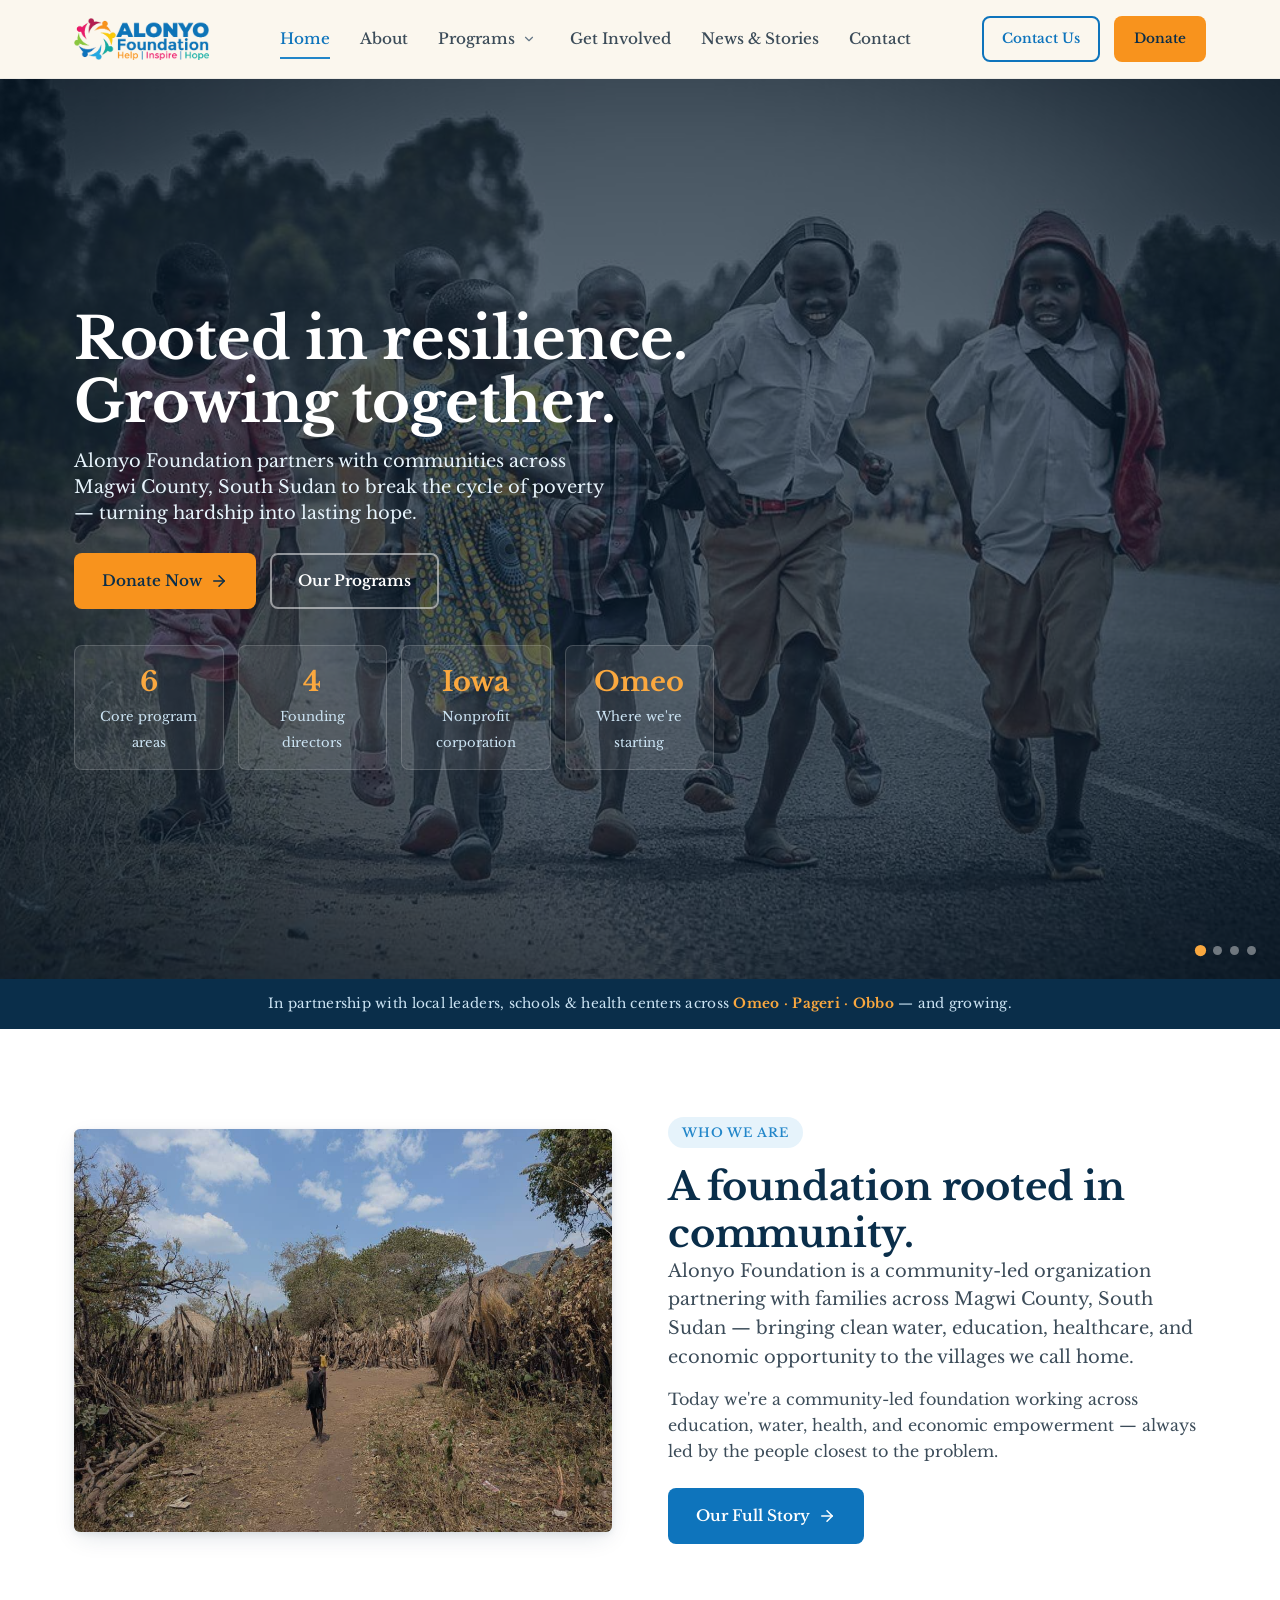
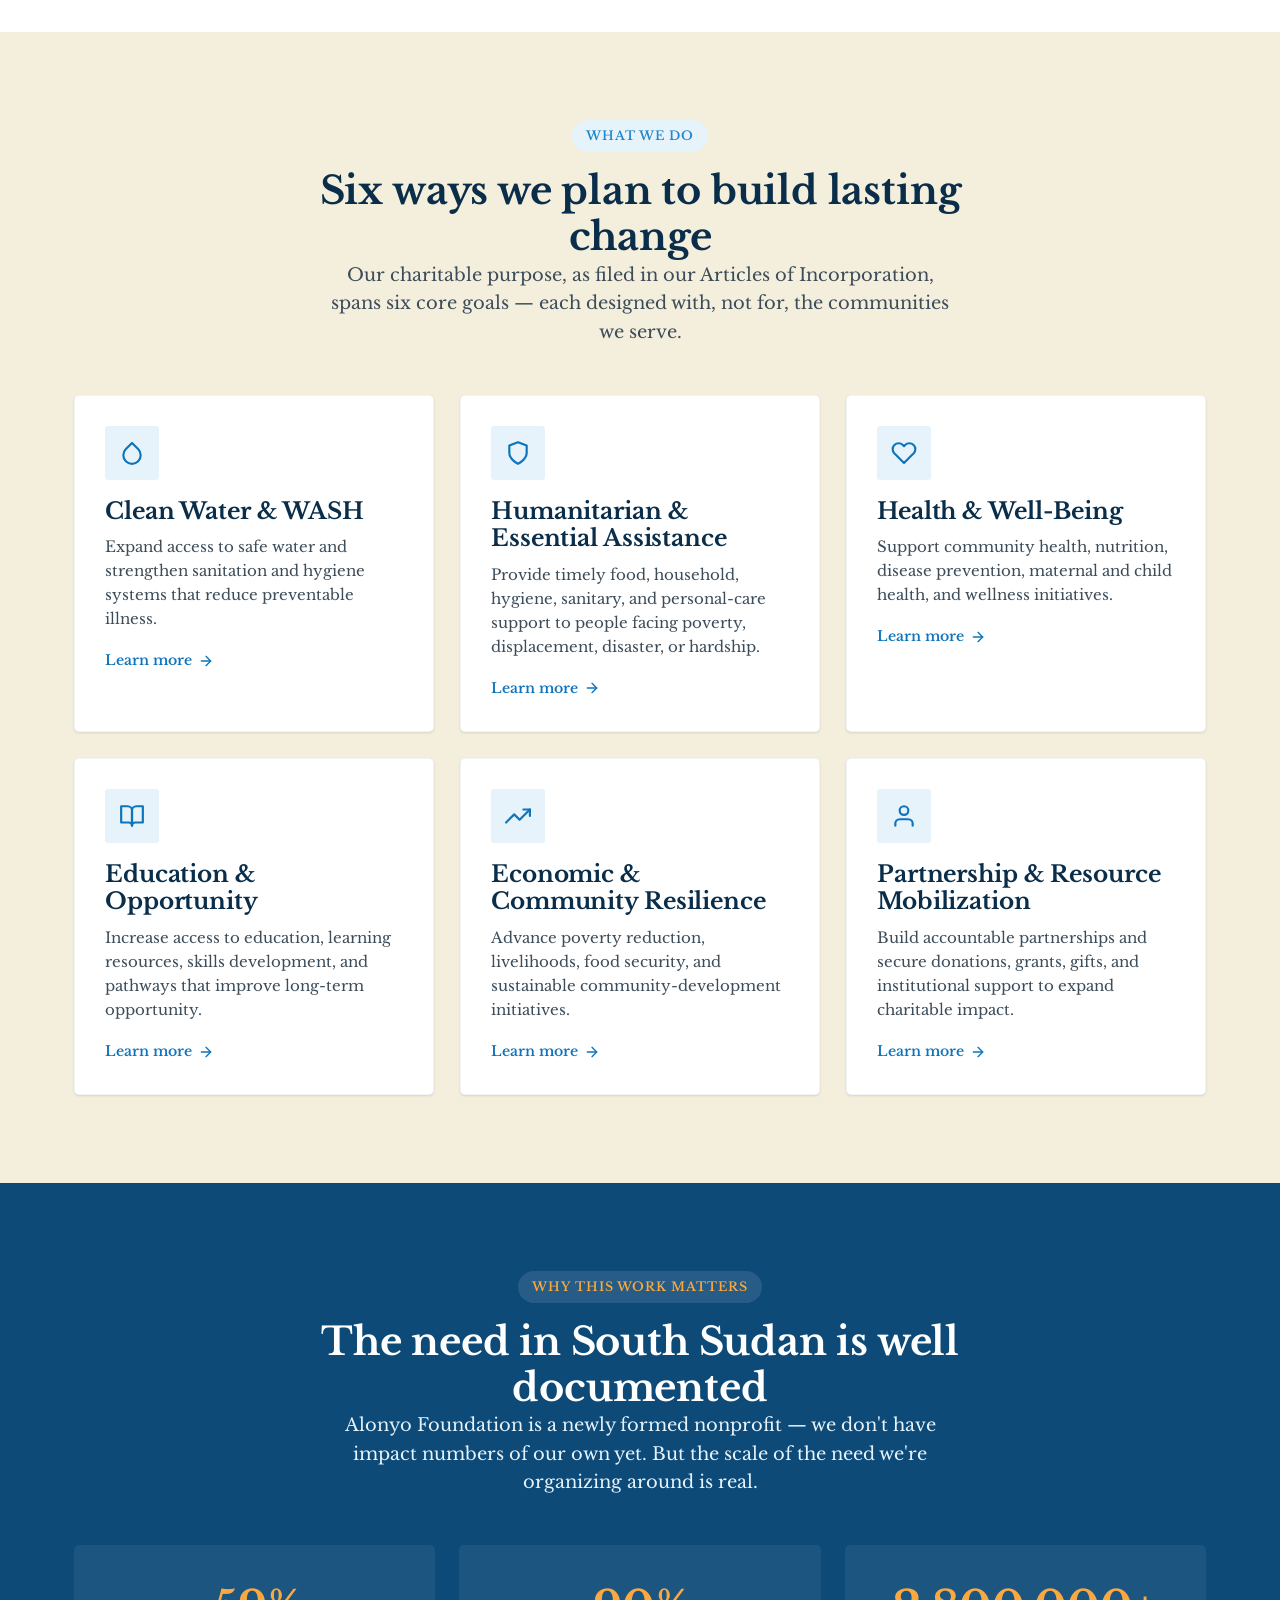
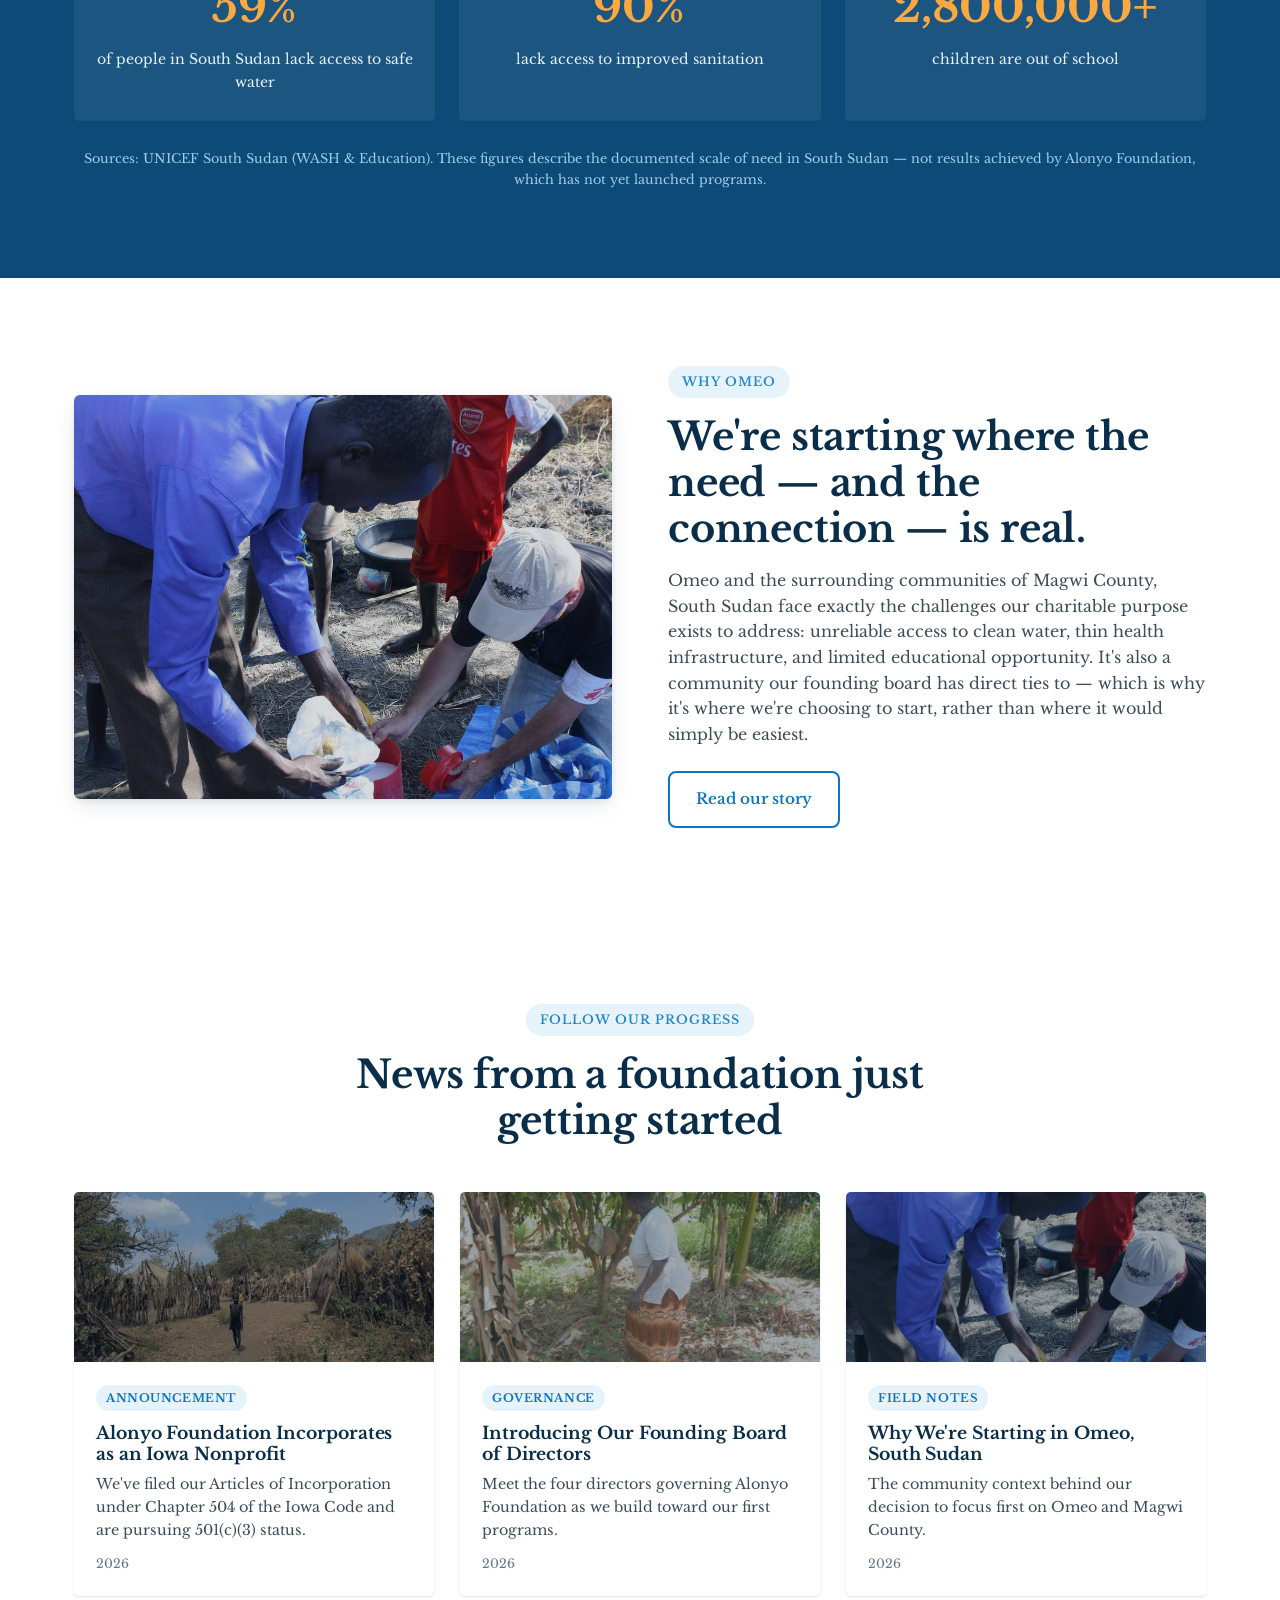
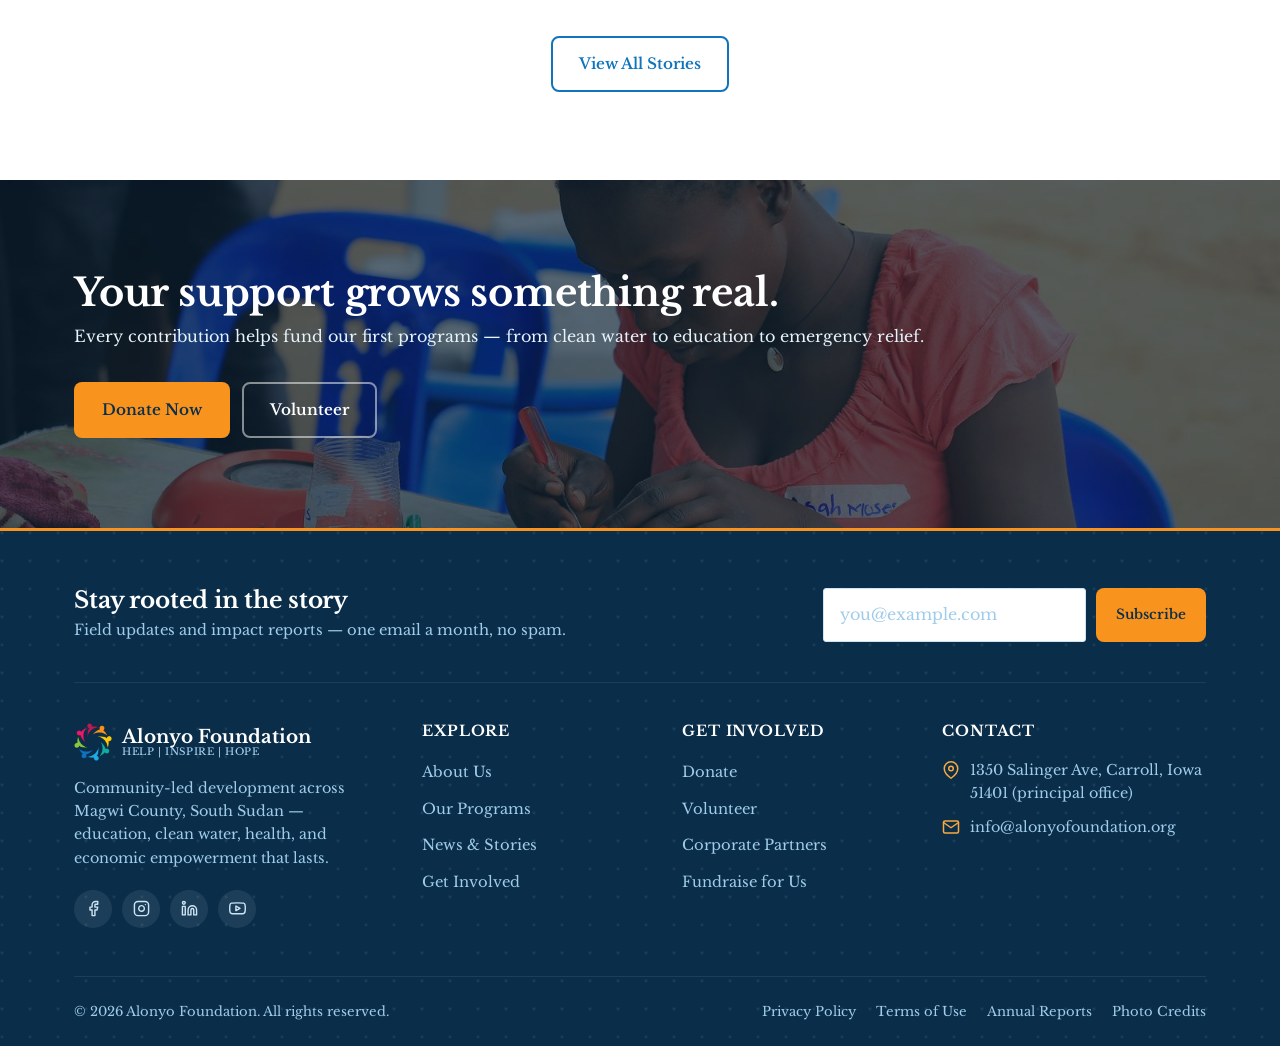
==== commit c6baf6ba: "Add bank transfer donation details; replace emojis with Feather icons Add a bank transfer box (Comme" ====
--- a/index.html
+++ b/index.html
@@ -33,33 +33,33 @@
         <span class="nav-mega-head">
           <a href="programs.html" class="nav-mega-trigger">Programs</a>
           <button type="button" class="mega-toggle" aria-label="Toggle programs menu" aria-expanded="false">
-            <svg viewBox="0 0 24 24" fill="none" stroke="currentColor" stroke-width="2" stroke-linecap="round" stroke-linejoin="round"><path d="M6 9l6 6 6-6"/></svg>
+            <svg viewBox="0 0 24 24" fill="none" stroke="currentColor" stroke-width="2" stroke-linecap="round" stroke-linejoin="round"><polyline points="6 9 12 15 18 9"/></svg>
           </button>
         </span>
         <div class="mega-menu">
           <div class="mega-grid">
             <a href="programs.html#water" class="mega-item">
-              <span class="mega-icon"><svg viewBox="0 0 24 24" fill="none" stroke="currentColor" stroke-width="2" stroke-linecap="round" stroke-linejoin="round"><path d="M12 2.5S6 9 6 13.5a6 6 0 0012 0C18 9 12 2.5 12 2.5Z"/></svg></span>
+              <span class="mega-icon"><svg viewBox="0 0 24 24" fill="none" stroke="currentColor" stroke-width="2" stroke-linecap="round" stroke-linejoin="round"><path d="M12 2.69l5.66 5.66a8 8 0 1 1-11.31 0z"/></svg></span>
               <span class="mega-text"><strong>Clean Water &amp; WASH</strong><span>Safe water &amp; sanitation</span></span>
             </a>
             <a href="programs.html#humanitarian" class="mega-item">
-              <span class="mega-icon"><svg viewBox="0 0 24 24" fill="none" stroke="currentColor" stroke-width="2" stroke-linecap="round" stroke-linejoin="round"><path d="M12 2 4 5v6c0 5 3.5 8.5 8 11 4.5-2.5 8-6 8-11V5l-8-3Z"/><path d="M9.5 12l1.8 1.8L14.5 10"/></svg></span>
+              <span class="mega-icon"><svg viewBox="0 0 24 24" fill="none" stroke="currentColor" stroke-width="2" stroke-linecap="round" stroke-linejoin="round"><path d="M12 22s8-4 8-10V5l-8-3-8 3v7c0 6 8 10 8 10z"/></svg></span>
               <span class="mega-text"><strong>Humanitarian Assistance</strong><span>Essential &amp; emergency relief</span></span>
             </a>
             <a href="programs.html#health" class="mega-item">
-              <span class="mega-icon"><svg viewBox="0 0 24 24" fill="none" stroke="currentColor" stroke-width="2" stroke-linecap="round" stroke-linejoin="round"><path d="M20.8 8.6c0 4.4-8.8 11.4-8.8 11.4S3.2 13 3.2 8.6a4.8 4.8 0 018.8-2.7 4.8 4.8 0 018.8 2.7Z"/></svg></span>
+              <span class="mega-icon"><svg viewBox="0 0 24 24" fill="none" stroke="currentColor" stroke-width="2" stroke-linecap="round" stroke-linejoin="round"><path d="M20.84 4.61a5.5 5.5 0 0 0-7.78 0L12 5.67l-1.06-1.06a5.5 5.5 0 0 0-7.78 7.78l1.06 1.06L12 21.23l7.78-7.78 1.06-1.06a5.5 5.5 0 0 0 0-7.78z"/></svg></span>
               <span class="mega-text"><strong>Health &amp; Well-Being</strong><span>Nutrition &amp; maternal care</span></span>
             </a>
             <a href="programs.html#education" class="mega-item">
-              <span class="mega-icon"><svg viewBox="0 0 24 24" fill="none" stroke="currentColor" stroke-width="2" stroke-linecap="round" stroke-linejoin="round"><path d="M2 6.5 12 3l10 3.5-10 3.5-10-3.5Z"/><path d="M6 9v5.5c0 1.5 2.7 3 6 3s6-1.5 6-3V9"/></svg></span>
+              <span class="mega-icon"><svg viewBox="0 0 24 24" fill="none" stroke="currentColor" stroke-width="2" stroke-linecap="round" stroke-linejoin="round"><path d="M2 3h6a4 4 0 0 1 4 4v14a3 3 0 0 0-3-3H2z"/><path d="M22 3h-6a4 4 0 0 0-4 4v14a3 3 0 0 1 3-3h7z"/></svg></span>
               <span class="mega-text"><strong>Education &amp; Opportunity</strong><span>Learning &amp; skills development</span></span>
             </a>
             <a href="programs.html#economic" class="mega-item">
-              <span class="mega-icon"><svg viewBox="0 0 24 24" fill="none" stroke="currentColor" stroke-width="2" stroke-linecap="round" stroke-linejoin="round"><path d="M12 3c1 3-1 4-1 6a3 3 0 106 0c0-1.5-1-2-2-3"/><path d="M5 21c0-5 3-9 7-9s7 4 7 9"/></svg></span>
+              <span class="mega-icon"><svg viewBox="0 0 24 24" fill="none" stroke="currentColor" stroke-width="2" stroke-linecap="round" stroke-linejoin="round"><polyline points="23 6 13.5 15.5 8.5 10.5 1 18"/><polyline points="17 6 23 6 23 12"/></svg></span>
               <span class="mega-text"><strong>Economic Resilience</strong><span>Livelihoods &amp; food security</span></span>
             </a>
             <a href="programs.html#partnership" class="mega-item">
-              <span class="mega-icon"><svg viewBox="0 0 24 24" fill="none" stroke="currentColor" stroke-width="2" stroke-linecap="round" stroke-linejoin="round"><circle cx="12" cy="8" r="4"/><path d="M4 21c0-3.9 3.6-7 8-7s8 3.1 8 7"/></svg></span>
+              <span class="mega-icon"><svg viewBox="0 0 24 24" fill="none" stroke="currentColor" stroke-width="2" stroke-linecap="round" stroke-linejoin="round"><path d="M20 21v-2a4 4 0 0 0-4-4H8a4 4 0 0 0-4 4v2"/><circle cx="12" cy="7" r="4"/></svg></span>
               <span class="mega-text"><strong>Partnerships</strong><span>Resource mobilization</span></span>
             </a>
           </div>
@@ -79,7 +79,7 @@
       <a href="contact.html" class="btn btn-outline btn-sm">Contact Us</a>
       <a href="get-involved.html#donate" class="btn btn-gold btn-sm">Donate</a>
       <button class="nav-toggle" aria-label="Toggle menu" aria-expanded="false">
-        <svg viewBox="0 0 24 24" fill="none" stroke="currentColor" stroke-width="2" stroke-linecap="round"><line x1="3" y1="6" x2="21" y2="6"/><line x1="3" y1="12" x2="21" y2="12"/><line x1="3" y1="18" x2="21" y2="18"/></svg>
+        <svg viewBox="0 0 24 24" fill="none" stroke="currentColor" stroke-width="2" stroke-linecap="round" stroke-linejoin="round"><line x1="3" y1="12" x2="21" y2="12"/><line x1="3" y1="6" x2="21" y2="6"/><line x1="3" y1="18" x2="21" y2="18"/></svg>
       </button>
     </div>
   </div>
@@ -102,7 +102,7 @@
         <p class="lede">Alonyo Foundation partners with communities across Magwi County, South Sudan to break the cycle of poverty — turning hardship into lasting hope.</p>
         <div class="hero-actions">
           <a href="get-involved.html#donate" class="btn btn-gold">Donate Now
-            <svg viewBox="0 0 24 24" fill="none" stroke="currentColor" stroke-width="2" stroke-linecap="round" stroke-linejoin="round"><path d="M5 12h14M13 6l6 6-6 6"/></svg>
+            <svg viewBox="0 0 24 24" fill="none" stroke="currentColor" stroke-width="2" stroke-linecap="round" stroke-linejoin="round"><line x1="5" y1="12" x2="19" y2="12"/><polyline points="12 5 19 12 12 19"/></svg>
           </a>
           <a href="programs.html" class="btn btn-outline-light">Our Programs</a>
         </div>
@@ -133,7 +133,7 @@
         <p class="lede" style="margin-bottom:16px;">Alonyo Foundation is a community-led organization partnering with families across Magwi County, South Sudan — bringing clean water, education, healthcare, and economic opportunity to the villages we call home.</p>
         <p style="margin-bottom:24px;">Today we're a community-led foundation working across education, water, health, and economic empowerment — always led by the people closest to the problem.</p>
         <a href="about.html" class="btn btn-green">Our Full Story
-          <svg viewBox="0 0 24 24" fill="none" stroke="currentColor" stroke-width="2" stroke-linecap="round" stroke-linejoin="round"><path d="M5 12h14M13 6l6 6-6 6"/></svg>
+          <svg viewBox="0 0 24 24" fill="none" stroke="currentColor" stroke-width="2" stroke-linecap="round" stroke-linejoin="round"><line x1="5" y1="12" x2="19" y2="12"/><polyline points="12 5 19 12 12 19"/></svg>
         </a>
       </div>
     </div>
@@ -149,40 +149,40 @@
       </div>
       <div class="grid grid-3 stagger">
         <div class="card">
-          <div class="icon-tile"><svg viewBox="0 0 24 24" fill="none" stroke="currentColor" stroke-width="2" stroke-linecap="round" stroke-linejoin="round"><path d="M12 2.5S6 9 6 13.5a6 6 0 0012 0C18 9 12 2.5 12 2.5Z"/></svg></div>
+          <div class="icon-tile"><svg viewBox="0 0 24 24" fill="none" stroke="currentColor" stroke-width="2" stroke-linecap="round" stroke-linejoin="round"><path d="M12 2.69l5.66 5.66a8 8 0 1 1-11.31 0z"/></svg></div>
           <h3>Clean Water &amp; WASH</h3>
           <p>Expand access to safe water and strengthen sanitation and hygiene systems that reduce preventable illness.</p>
-          <a href="programs.html#water" class="card-link">Learn more <svg viewBox="0 0 24 24" fill="none" stroke="currentColor" stroke-width="2" stroke-linecap="round" stroke-linejoin="round"><path d="M5 12h14M13 6l6 6-6 6"/></svg></a>
-        </div>
-        <div class="card">
-          <div class="icon-tile"><svg viewBox="0 0 24 24" fill="none" stroke="currentColor" stroke-width="2" stroke-linecap="round" stroke-linejoin="round"><path d="M12 2 4 5v6c0 5 3.5 8.5 8 11 4.5-2.5 8-6 8-11V5l-8-3Z"/><path d="M9.5 12l1.8 1.8L14.5 10"/></svg></div>
+          <a href="programs.html#water" class="card-link">Learn more <svg viewBox="0 0 24 24" fill="none" stroke="currentColor" stroke-width="2" stroke-linecap="round" stroke-linejoin="round"><line x1="5" y1="12" x2="19" y2="12"/><polyline points="12 5 19 12 12 19"/></svg></a>
+        </div>
+        <div class="card">
+          <div class="icon-tile"><svg viewBox="0 0 24 24" fill="none" stroke="currentColor" stroke-width="2" stroke-linecap="round" stroke-linejoin="round"><path d="M12 22s8-4 8-10V5l-8-3-8 3v7c0 6 8 10 8 10z"/></svg></div>
           <h3>Humanitarian &amp; Essential Assistance</h3>
           <p>Provide timely food, household, hygiene, sanitary, and personal-care support to people facing poverty, displacement, disaster, or hardship.</p>
-          <a href="programs.html#humanitarian" class="card-link">Learn more <svg viewBox="0 0 24 24" fill="none" stroke="currentColor" stroke-width="2" stroke-linecap="round" stroke-linejoin="round"><path d="M5 12h14M13 6l6 6-6 6"/></svg></a>
-        </div>
-        <div class="card">
-          <div class="icon-tile"><svg viewBox="0 0 24 24" fill="none" stroke="currentColor" stroke-width="2" stroke-linecap="round" stroke-linejoin="round"><path d="M20.8 8.6c0 4.4-8.8 11.4-8.8 11.4S3.2 13 3.2 8.6a4.8 4.8 0 018.8-2.7 4.8 4.8 0 018.8 2.7Z"/></svg></div>
+          <a href="programs.html#humanitarian" class="card-link">Learn more <svg viewBox="0 0 24 24" fill="none" stroke="currentColor" stroke-width="2" stroke-linecap="round" stroke-linejoin="round"><line x1="5" y1="12" x2="19" y2="12"/><polyline points="12 5 19 12 12 19"/></svg></a>
+        </div>
+        <div class="card">
+          <div class="icon-tile"><svg viewBox="0 0 24 24" fill="none" stroke="currentColor" stroke-width="2" stroke-linecap="round" stroke-linejoin="round"><path d="M20.84 4.61a5.5 5.5 0 0 0-7.78 0L12 5.67l-1.06-1.06a5.5 5.5 0 0 0-7.78 7.78l1.06 1.06L12 21.23l7.78-7.78 1.06-1.06a5.5 5.5 0 0 0 0-7.78z"/></svg></div>
           <h3>Health &amp; Well-Being</h3>
           <p>Support community health, nutrition, disease prevention, maternal and child health, and wellness initiatives.</p>
-          <a href="programs.html#health" class="card-link">Learn more <svg viewBox="0 0 24 24" fill="none" stroke="currentColor" stroke-width="2" stroke-linecap="round" stroke-linejoin="round"><path d="M5 12h14M13 6l6 6-6 6"/></svg></a>
-        </div>
-        <div class="card">
-          <div class="icon-tile"><svg viewBox="0 0 24 24" fill="none" stroke="currentColor" stroke-width="2" stroke-linecap="round" stroke-linejoin="round"><path d="M2 6.5 12 3l10 3.5-10 3.5-10-3.5Z"/><path d="M6 9v5.5c0 1.5 2.7 3 6 3s6-1.5 6-3V9"/></svg></div>
+          <a href="programs.html#health" class="card-link">Learn more <svg viewBox="0 0 24 24" fill="none" stroke="currentColor" stroke-width="2" stroke-linecap="round" stroke-linejoin="round"><line x1="5" y1="12" x2="19" y2="12"/><polyline points="12 5 19 12 12 19"/></svg></a>
+        </div>
+        <div class="card">
+          <div class="icon-tile"><svg viewBox="0 0 24 24" fill="none" stroke="currentColor" stroke-width="2" stroke-linecap="round" stroke-linejoin="round"><path d="M2 3h6a4 4 0 0 1 4 4v14a3 3 0 0 0-3-3H2z"/><path d="M22 3h-6a4 4 0 0 0-4 4v14a3 3 0 0 1 3-3h7z"/></svg></div>
           <h3>Education &amp; Opportunity</h3>
           <p>Increase access to education, learning resources, skills development, and pathways that improve long-term opportunity.</p>
-          <a href="programs.html#education" class="card-link">Learn more <svg viewBox="0 0 24 24" fill="none" stroke="currentColor" stroke-width="2" stroke-linecap="round" stroke-linejoin="round"><path d="M5 12h14M13 6l6 6-6 6"/></svg></a>
-        </div>
-        <div class="card">
-          <div class="icon-tile"><svg viewBox="0 0 24 24" fill="none" stroke="currentColor" stroke-width="2" stroke-linecap="round" stroke-linejoin="round"><path d="M12 3c1 3-1 4-1 6a3 3 0 106 0c0-1.5-1-2-2-3"/><path d="M5 21c0-5 3-9 7-9s7 4 7 9"/></svg></div>
+          <a href="programs.html#education" class="card-link">Learn more <svg viewBox="0 0 24 24" fill="none" stroke="currentColor" stroke-width="2" stroke-linecap="round" stroke-linejoin="round"><line x1="5" y1="12" x2="19" y2="12"/><polyline points="12 5 19 12 12 19"/></svg></a>
+        </div>
+        <div class="card">
+          <div class="icon-tile"><svg viewBox="0 0 24 24" fill="none" stroke="currentColor" stroke-width="2" stroke-linecap="round" stroke-linejoin="round"><polyline points="23 6 13.5 15.5 8.5 10.5 1 18"/><polyline points="17 6 23 6 23 12"/></svg></div>
           <h3>Economic &amp; Community Resilience</h3>
           <p>Advance poverty reduction, livelihoods, food security, and sustainable community-development initiatives.</p>
-          <a href="programs.html#economic" class="card-link">Learn more <svg viewBox="0 0 24 24" fill="none" stroke="currentColor" stroke-width="2" stroke-linecap="round" stroke-linejoin="round"><path d="M5 12h14M13 6l6 6-6 6"/></svg></a>
-        </div>
-        <div class="card">
-          <div class="icon-tile"><svg viewBox="0 0 24 24" fill="none" stroke="currentColor" stroke-width="2" stroke-linecap="round" stroke-linejoin="round"><circle cx="12" cy="8" r="4"/><path d="M4 21c0-3.9 3.6-7 8-7s8 3.1 8 7"/></svg></div>
+          <a href="programs.html#economic" class="card-link">Learn more <svg viewBox="0 0 24 24" fill="none" stroke="currentColor" stroke-width="2" stroke-linecap="round" stroke-linejoin="round"><line x1="5" y1="12" x2="19" y2="12"/><polyline points="12 5 19 12 12 19"/></svg></a>
+        </div>
+        <div class="card">
+          <div class="icon-tile"><svg viewBox="0 0 24 24" fill="none" stroke="currentColor" stroke-width="2" stroke-linecap="round" stroke-linejoin="round"><path d="M20 21v-2a4 4 0 0 0-4-4H8a4 4 0 0 0-4 4v2"/><circle cx="12" cy="7" r="4"/></svg></div>
           <h3>Partnership &amp; Resource Mobilization</h3>
           <p>Build accountable partnerships and secure donations, grants, gifts, and institutional support to expand charitable impact.</p>
-          <a href="programs.html#partnership" class="card-link">Learn more <svg viewBox="0 0 24 24" fill="none" stroke="currentColor" stroke-width="2" stroke-linecap="round" stroke-linejoin="round"><path d="M5 12h14M13 6l6 6-6 6"/></svg></a>
+          <a href="programs.html#partnership" class="card-link">Learn more <svg viewBox="0 0 24 24" fill="none" stroke="currentColor" stroke-width="2" stroke-linecap="round" stroke-linejoin="round"><line x1="5" y1="12" x2="19" y2="12"/><polyline points="12 5 19 12 12 19"/></svg></a>
         </div>
       </div>
     </div>
@@ -302,7 +302,7 @@
           </div>
           <button type="submit" class="btn btn-gold btn-sm">Subscribe</button>
         </form>
-        <div class="form-success"><svg viewBox="0 0 24 24" width="16" height="16" fill="none" stroke="currentColor" stroke-width="2"><path d="M20 6L9 17l-5-5"/></svg> Subscribed! Thanks for following our work.</div>
+        <div class="form-success"><svg viewBox="0 0 24 24" fill="none" stroke="currentColor" stroke-width="2" stroke-linecap="round" stroke-linejoin="round" width="16" height="16"><polyline points="20 6 9 17 4 12"/></svg> Subscribed! Thanks for following our work.</div>
       </div>
     </div>
     <div class="footer-grid stagger">
@@ -313,10 +313,10 @@
         </a>
         <p>Community-led development across Magwi County, South Sudan — education, clean water, health, and economic empowerment that lasts.</p>
         <div class="social-row">
-          <a href="#" aria-label="Facebook"><svg viewBox="0 0 24 24" fill="none" stroke="currentColor" stroke-width="1.8"><path d="M15 8h2V5h-2a4 4 0 00-4 4v2H9v3h2v7h3v-7h2.2l.8-3H14v-1.5c0-.6.4-1.5 1-1.5Z"/></svg></a>
-          <a href="#" aria-label="Instagram"><svg viewBox="0 0 24 24" fill="none" stroke="currentColor" stroke-width="1.8"><rect x="3" y="3" width="18" height="18" rx="5"/><circle cx="12" cy="12" r="4"/><circle cx="17.5" cy="6.5" r="1"/></svg></a>
-          <a href="#" aria-label="LinkedIn"><svg viewBox="0 0 24 24" fill="none" stroke="currentColor" stroke-width="1.8"><rect x="3" y="3" width="18" height="18" rx="3"/><line x1="8" y1="11" x2="8" y2="16"/><line x1="8" y1="8" x2="8" y2="8"/><line x1="12" y1="11" x2="12" y2="16"/><path d="M12 13c0-1.5 1-2 2-2s2 .8 2 2v3"/></svg></a>
-          <a href="#" aria-label="YouTube"><svg viewBox="0 0 24 24" fill="none" stroke="currentColor" stroke-width="1.8"><rect x="2.5" y="6" width="19" height="12" rx="3"/><path d="M11 10l4 2-4 2v-4Z" fill="currentColor" stroke="none"/></svg></a>
+          <a href="#" aria-label="Facebook"><svg viewBox="0 0 24 24" fill="none" stroke="currentColor" stroke-width="2" stroke-linecap="round" stroke-linejoin="round"><path d="M18 2h-3a5 5 0 0 0-5 5v3H7v4h3v8h4v-8h3l1-4h-4V7a1 1 0 0 1 1-1h3z"/></svg></a>
+          <a href="#" aria-label="Instagram"><svg viewBox="0 0 24 24" fill="none" stroke="currentColor" stroke-width="2" stroke-linecap="round" stroke-linejoin="round"><rect x="2" y="2" width="20" height="20" rx="5" ry="5"/><path d="M16 11.37A4 4 0 1 1 12.63 8 4 4 0 0 1 16 11.37z"/><line x1="17.5" y1="6.5" x2="17.51" y2="6.5"/></svg></a>
+          <a href="#" aria-label="LinkedIn"><svg viewBox="0 0 24 24" fill="none" stroke="currentColor" stroke-width="2" stroke-linecap="round" stroke-linejoin="round"><path d="M16 8a6 6 0 0 1 6 6v7h-4v-7a2 2 0 0 0-2-2 2 2 0 0 0-2 2v7h-4v-7a6 6 0 0 1 6-6z"/><rect x="2" y="9" width="4" height="12"/><circle cx="4" cy="4" r="2"/></svg></a>
+          <a href="#" aria-label="YouTube"><svg viewBox="0 0 24 24" fill="none" stroke="currentColor" stroke-width="2" stroke-linecap="round" stroke-linejoin="round"><path d="M22.54 6.42a2.78 2.78 0 0 0-1.94-2C18.88 4 12 4 12 4s-6.88 0-8.6.46a2.78 2.78 0 0 0-1.94 2A29 29 0 0 0 1 11.75a29 29 0 0 0 .46 5.33A2.78 2.78 0 0 0 3.4 19c1.72.46 8.6.46 8.6.46s6.88 0 8.6-.46a2.78 2.78 0 0 0 1.94-2 29 29 0 0 0 .46-5.25 29 29 0 0 0-.46-5.33z"/><polygon points="9.75 15.02 15.5 11.75 9.75 8.48 9.75 15.02"/></svg></a>
         </div>
       </div>
       <div class="footer-col">
@@ -340,8 +340,8 @@
       <div class="footer-col">
         <h4>Contact</h4>
         <ul class="footer-contact">
-          <li><svg viewBox="0 0 24 24" fill="none" stroke="currentColor" stroke-width="1.8"><path d="M21 10c0 6-9 12-9 12S3 16 3 10a9 9 0 0118 0Z"/><circle cx="12" cy="10" r="3"/></svg> 1350 Salinger Ave, Carroll, Iowa 51401 (principal office)</li>
-          <li><svg viewBox="0 0 24 24" fill="none" stroke="currentColor" stroke-width="1.8"><path d="M4 5h16v14H4V5Z"/><path d="M4 6l8 7 8-7"/></svg> info@alonyofoundation.org</li>
+          <li><svg viewBox="0 0 24 24" fill="none" stroke="currentColor" stroke-width="2" stroke-linecap="round" stroke-linejoin="round"><path d="M21 10c0 7-9 13-9 13s-9-6-9-13a9 9 0 0 1 18 0z"/><circle cx="12" cy="10" r="3"/></svg> 1350 Salinger Ave, Carroll, Iowa 51401 (principal office)</li>
+          <li><svg viewBox="0 0 24 24" fill="none" stroke="currentColor" stroke-width="2" stroke-linecap="round" stroke-linejoin="round"><path d="M4 4h16c1.1 0 2 .9 2 2v12c0 1.1-.9 2-2 2H4c-1.1 0-2-.9-2-2V6c0-1.1.9-2 2-2z"/><polyline points="22,6 12,13 2,6"/></svg> info@alonyofoundation.org</li>
           </ul>
       </div>
     </div>
@@ -358,7 +358,7 @@
 </footer>
 
 <button class="back-top" aria-label="Back to top">
-  <svg viewBox="0 0 24 24" fill="none" stroke="currentColor" stroke-width="2" stroke-linecap="round" stroke-linejoin="round"><line x1="12" y1="19" x2="12" y2="5"/><path d="M6 11l6-6 6 6"/></svg>
+  <svg viewBox="0 0 24 24" fill="none" stroke="currentColor" stroke-width="2" stroke-linecap="round" stroke-linejoin="round"><line x1="12" y1="19" x2="12" y2="5"/><polyline points="5 12 12 5 19 12"/></svg>
 </button>
 
 <script src="js/main.js"></script>
--- a/css/style.css
+++ b/css/style.css
@@ -614,6 +614,29 @@
 .freq-toggle input { display: none; }
 .freq-toggle label { padding: 9px 22px; border-radius: var(--r-pill); font-size: 0.88rem; font-weight: 600; color: var(--green-700); cursor: pointer; transition: background var(--dur-fast) var(--ease-out), color var(--dur-fast) var(--ease-out); }
 .freq-toggle input:checked + label { background: var(--green-700); color: var(--white); }
+
+.bank-box { margin-top: 36px; background: var(--white); border: 1.5px solid var(--green-200); border-radius: var(--r-md); padding: 26px 24px; }
+.bank-box-head { display: flex; align-items: center; gap: 14px; margin-bottom: 6px; }
+.bank-box-head .icon-tile { margin-bottom: 0; flex-shrink: 0; }
+.bank-box-head h3 { margin: 0; }
+.bank-details { margin: 18px 0 0; display: flex; flex-direction: column; gap: 10px; }
+.bank-row { display: flex; align-items: center; justify-content: space-between; gap: 12px; padding: 12px 14px; background: var(--green-50); border-radius: var(--r-sm); }
+.bank-row dt { font-size: 0.82rem; font-weight: 600; color: var(--ink-500); }
+.bank-row dd { margin: 0; display: flex; align-items: center; gap: 10px; font-weight: 700; color: var(--green-900); text-align: right; font-variant-numeric: tabular-nums; }
+.copy-btn { display: inline-grid; place-items: center; width: 30px; height: 30px; border: 0; border-radius: var(--r-sm); background: transparent; color: var(--green-700); cursor: pointer; transition: background var(--dur-fast) var(--ease-out); }
+.copy-btn:hover { background: var(--green-100); }
+.copy-btn svg { width: 16px; height: 16px; }
+.copy-btn .icon-done { display: none; }
+.copy-btn.copied .icon-copy { display: none; }
+.copy-btn.copied .icon-done { display: block; }
+@media (max-width: 480px) {
+  .bank-row { flex-direction: column; align-items: flex-start; gap: 4px; }
+  .bank-row dd { text-align: left; }
+}
+
+/* ---------- Check lists ---------- */
+.check-list li { display: flex; align-items: flex-start; gap: 10px; }
+.check-list li svg { width: 20px; height: 20px; flex-shrink: 0; margin-top: 2px; color: var(--gold-500); }
 
 /* ---------- Timeline (About) ---------- */
 .timeline { position: relative; padding-left: 32px; border-left: 2px solid var(--green-200); }
